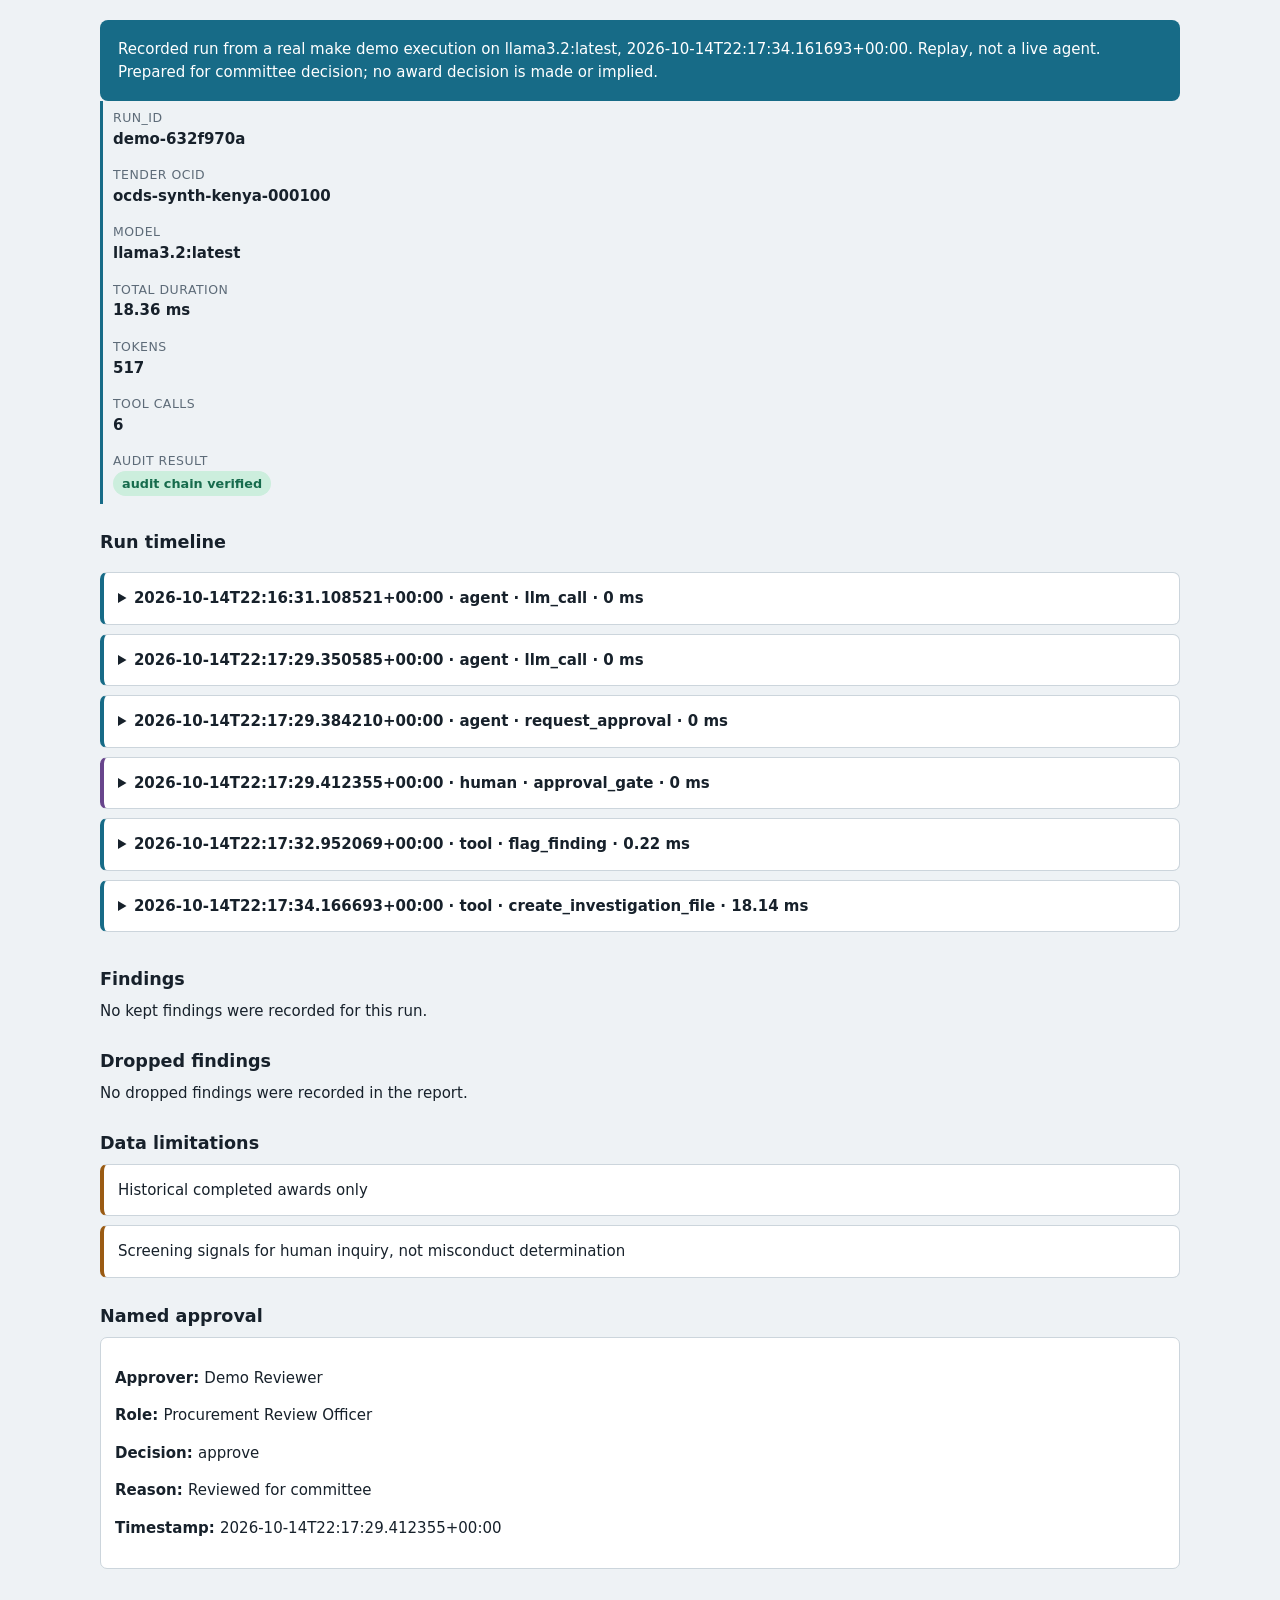
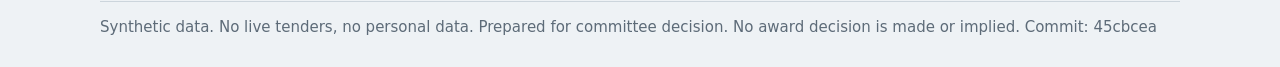
==== docs/site/index.html @ 2edc4e8f "Add investigation reports for evaluation runs eval-ocds-synth-kenya-000077-0 and eval-ocds-synth-ken" ====
<!doctype html>
<html lang="en"><head><meta charset="utf-8"><meta name="viewport" content="width=device-width,initial-scale=1">
<title>BidBox recorded run replay</title>
<style>
:root{color-scheme:light dark;--bg:#eef2f5;--panel:#fff;--ink:#17212b;--muted:#5d6b78;--line:#ccd5dc;--accent:#176b87;--good:#176b4d;--warn:#9a5b13;--human:#68458c} 
@media(prefers-color-scheme:dark){:root{--bg:#111820;--panel:#1b2630;--ink:#e8eef2;--muted:#a7b4bd;--line:#3a4853;--accent:#70c3df;--good:#65d0a0;--warn:#f0b35b;--human:#c8a8eb}}
*{box-sizing:border-box}body{margin:0;background:var(--bg);color:var(--ink);font:15px/1.5 system-ui,sans-serif}main{max-width:1120px;margin:auto;padding:20px}header{background:var(--accent);color:#fff;padding:18px;border-radius:8px}h1,h2{line-height:1.2}h1{font-size:1.35rem;margin:0 0 8px}h2{font-size:1.1rem;margin:28px 0 10px}.panel,.event,.finding{background:var(--panel);border:1px solid var(--line);border-radius:7px;padding:14px;margin:9px 0}.summary{display:grid;grid-template-columns:repeat(auto-fit,minmax(170px,1fr));gap:9px}.metric{border-left:3px solid var(--accent);padding:8px 10px}.label{color:var(--muted);font-size:.78rem;text-transform:uppercase;letter-spacing:.04em}.value{font-weight:650;overflow-wrap:anywhere}.badge{display:inline-block;border-radius:999px;padding:3px 9px;font-size:.8rem;font-weight:700}.verified{background:#cceedd;color:var(--good)}.failed{background:#f5d4d4;color:#9a2525}.event{border-left:4px solid var(--accent)}.event.human{border-left-color:var(--human)}.event.recovery{border-left-color:var(--warn)}summary{cursor:pointer;font-weight:650}.meta{color:var(--muted);font-size:.88rem}.wide{overflow-x:auto}.wide pre{white-space:pre-wrap;overflow-wrap:anywhere;margin:10px 0}.chips{display:flex;flex-wrap:wrap;gap:6px}.chip{border:1px solid var(--line);border-radius:999px;padding:3px 8px;font-size:.8rem}.finding{border-left:4px solid var(--accent)}.drop,.limit{border-left:4px solid var(--warn)}footer{color:var(--muted);margin:32px 0 8px;border-top:1px solid var(--line);padding-top:14px}@media(max-width:520px){main{padding:10px}header{border-radius:0;margin:-10px}.summary{display:block}.metric{margin:7px 0}}
</style></head><body><main><header id="banner"></header><section id="summary"></section><section><h2>Run timeline</h2><div id="timeline" class="wide"></div></section><section><h2>Findings</h2><div id="findings"></div></section><section><h2>Dropped findings</h2><div id="dropped"></div></section><section><h2>Data limitations</h2><div id="limitations"></div></section><section><h2>Named approval</h2><div id="approval"></div></section><footer id="footer"></footer></main>
<script>
const data={"run_id":"demo-632f970a","report":{"run_id":"demo-632f970a","approver_name":"Demo Reviewer","approver_role":"Procurement Review Officer","generated_at_utc":"2026-10-14T22:17:34.161693+00:00","findings":[],"data_limitations":["Historical completed awards only","Screening signals for human inquiry, not misconduct determination"],"audit_calls":[{"seq":0,"ts_utc":"2026-10-14T22:16:31.108521+00:00","run_id":"demo-632f970a","actor":"agent","tool":"llm_call","inputs":{"model":"llama3.2:latest"},"outputs":{"tokens":{"prompt_tokens":247,"completion_tokens":31,"total_tokens":278}},"duration_ms":0.0,"tokens":{"prompt_tokens":247,"completion_tokens":31,"total_tokens":278},"prev_hash":"0000000000000000000000000000000000000000000000000000000000000000","hash":"28eb82eab91d60397c47ec41ba300820b545147cfd1670d124e3038486e4a4cd"},{"seq":1,"ts_utc":"2026-10-14T22:17:29.350585+00:00","run_id":"demo-632f970a","actor":"agent","tool":"llm_call","inputs":{"model":"llama3.2:latest"},"outputs":{"tokens":{"prompt_tokens":222,"completion_tokens":17,"total_tokens":239}},"duration_ms":0.0,"tokens":{"prompt_tokens":222,"completion_tokens":17,"total_tokens":239},"prev_hash":"28eb82eab91d60397c47ec41ba300820b545147cfd1670d124e3038486e4a4cd","hash":"29dd08c92a306d679963e9ea0b4670c58efacbde27eee3ba92982125dc53df1d"},{"seq":2,"ts_utc":"2026-10-14T22:17:29.384210+00:00","run_id":"demo-632f970a","actor":"agent","tool":"request_approval","inputs":{"action":"flag_finding_and_create_investigation_file","summary":"Commit reviewed findings and prepare the committee investigation file."},"outputs":{"status":"pending","action":"flag_finding_and_create_investigation_file"},"duration_ms":0.0,"tokens":null,"prev_hash":"29dd08c92a306d679963e9ea0b4670c58efacbde27eee3ba92982125dc53df1d","hash":"c31a1509bb5e5d1cffc2c71db139bbbd9bea6297a873c878542ccd32a1abbeae"},{"seq":3,"ts_utc":"2026-10-14T22:17:29.412355+00:00","run_id":"demo-632f970a","actor":"human","tool":"approval_gate","inputs":{"action":"flag_finding_and_create_investigation_file","approver_name":"Demo Reviewer","approver_role":"Procurement Review Officer","decision":"approve","reason":"Reviewed for committee"},"outputs":{"run_id":"demo-632f970a","action":"flag_finding_and_create_investigation_file","approver_name":"Demo Reviewer","approver_role":"Procurement Review Officer","decision":"approve","reason":"Reviewed for committee","ts_utc":""},"duration_ms":0.0,"tokens":null,"prev_hash":"c31a1509bb5e5d1cffc2c71db139bbbd9bea6297a873c878542ccd32a1abbeae","hash":"3fdbfbd6c8762fb5e5a6addbaa88372694a0f963cc59e634ae36cec5c981ffd8"},{"seq":4,"ts_utc":"2026-10-14T22:17:32.952069+00:00","run_id":"demo-632f970a","actor":"tool","tool":"flag_finding","inputs":{"args":[],"kwargs":{"run_id":"demo-632f970a","ocid":"ocds-synth-kenya-000100","type":"pricing","severity":"high","statement":"Award price is materially above the historical peer benchmark.","rationale":"Modified Z-score: 932.348; peer median: 250279.59 KES.","uncertainty":"Specifications or scope differences may explain the variance.","follow_up":"Committee should verify the component and scope breakdown.","sources":[{"ocid":"ocds-synth-kenya-000100","award_id":"AWD-000100","field_path":"awards[0].value.amount","source_url":"data/fixtures/releases.json"}]}},"outputs":{"flag_id":"FLAG-7B898CEF","run_id":"demo-632f970a","ocid":"ocds-synth-kenya-000100","status":"draft"},"duration_ms":0.22,"tokens":null,"prev_hash":"3fdbfbd6c8762fb5e5a6addbaa88372694a0f963cc59e634ae36cec5c981ffd8","hash":"cf5c5c6834aad856116dfef7c1259ddff67748b4d8ba535fc2465e25ceeebefc"}],"footer":"Prepared for committee decision. No award decision is made or implied."},"events":[{"seq":0,"ts_utc":"2026-10-14T22:16:31.108521+00:00","run_id":"demo-632f970a","actor":"agent","tool":"llm_call","inputs":{"model":"llama3.2:latest"},"outputs":{"tokens":{"prompt_tokens":247,"completion_tokens":31,"total_tokens":278}},"duration_ms":0.0,"tokens":{"prompt_tokens":247,"completion_tokens":31,"total_tokens":278},"prev_hash":"0000000000000000000000000000000000000000000000000000000000000000","hash":"28eb82eab91d60397c47ec41ba300820b545147cfd1670d124e3038486e4a4cd"},{"seq":1,"ts_utc":"2026-10-14T22:17:29.350585+00:00","run_id":"demo-632f970a","actor":"agent","tool":"llm_call","inputs":{"model":"llama3.2:latest"},"outputs":{"tokens":{"prompt_tokens":222,"completion_tokens":17,"total_tokens":239}},"duration_ms":0.0,"tokens":{"prompt_tokens":222,"completion_tokens":17,"total_tokens":239},"prev_hash":"28eb82eab91d60397c47ec41ba300820b545147cfd1670d124e3038486e4a4cd","hash":"29dd08c92a306d679963e9ea0b4670c58efacbde27eee3ba92982125dc53df1d"},{"seq":2,"ts_utc":"2026-10-14T22:17:29.384210+00:00","run_id":"demo-632f970a","actor":"agent","tool":"request_approval","inputs":{"action":"flag_finding_and_create_investigation_file","summary":"Commit reviewed findings and prepare the committee investigation file."},"outputs":{"status":"pending","action":"flag_finding_and_create_investigation_file"},"duration_ms":0.0,"tokens":null,"prev_hash":"29dd08c92a306d679963e9ea0b4670c58efacbde27eee3ba92982125dc53df1d","hash":"c31a1509bb5e5d1cffc2c71db139bbbd9bea6297a873c878542ccd32a1abbeae"},{"seq":3,"ts_utc":"2026-10-14T22:17:29.412355+00:00","run_id":"demo-632f970a","actor":"human","tool":"approval_gate","inputs":{"action":"flag_finding_and_create_investigation_file","approver_name":"Demo Reviewer","approver_role":"Procurement Review Officer","decision":"approve","reason":"Reviewed for committee"},"outputs":{"run_id":"demo-632f970a","action":"flag_finding_and_create_investigation_file","approver_name":"Demo Reviewer","approver_role":"Procurement Review Officer","decision":"approve","reason":"Reviewed for committee","ts_utc":""},"duration_ms":0.0,"tokens":null,"prev_hash":"c31a1509bb5e5d1cffc2c71db139bbbd9bea6297a873c878542ccd32a1abbeae","hash":"3fdbfbd6c8762fb5e5a6addbaa88372694a0f963cc59e634ae36cec5c981ffd8"},{"seq":4,"ts_utc":"2026-10-14T22:17:32.952069+00:00","run_id":"demo-632f970a","actor":"tool","tool":"flag_finding","inputs":{"args":[],"kwargs":{"run_id":"demo-632f970a","ocid":"ocds-synth-kenya-000100","type":"pricing","severity":"high","statement":"Award price is materially above the historical peer benchmark.","rationale":"Modified Z-score: 932.348; peer median: 250279.59 KES.","uncertainty":"Specifications or scope differences may explain the variance.","follow_up":"Committee should verify the component and scope breakdown.","sources":[{"ocid":"ocds-synth-kenya-000100","award_id":"AWD-000100","field_path":"awards[0].value.amount","source_url":"data/fixtures/releases.json"}]}},"outputs":{"flag_id":"FLAG-7B898CEF","run_id":"demo-632f970a","ocid":"ocds-synth-kenya-000100","status":"draft"},"duration_ms":0.22,"tokens":null,"prev_hash":"3fdbfbd6c8762fb5e5a6addbaa88372694a0f963cc59e634ae36cec5c981ffd8","hash":"cf5c5c6834aad856116dfef7c1259ddff67748b4d8ba535fc2465e25ceeebefc"},{"seq":5,"ts_utc":"2026-10-14T22:17:34.166693+00:00","run_id":"demo-632f970a","actor":"tool","tool":"create_investigation_file","inputs":{"args":[],"kwargs":{"run_id":"demo-632f970a","approver_name":"Demo Reviewer","approver_role":"Procurement Review Officer"}},"outputs":{"run_id":"demo-632f970a","markdown_path":"reports\\examples\\demo-632f970a\\investigation_report.md","json_path":"reports\\examples\\demo-632f970a\\investigation_report.json","approver_name":"Demo Reviewer","approver_role":"Procurement Review Officer","status":"finalized","findings_count":0},"duration_ms":18.14,"tokens":null,"prev_hash":"cf5c5c6834aad856116dfef7c1259ddff67748b4d8ba535fc2465e25ceeebefc","hash":"9306128795b074f9e1652891553f72c71a2b5051f8fb7a8a38aea4e25f500765"}],"model":"llama3.2:latest","ocid":"ocds-synth-kenya-000100","total_tokens":517,"total_duration_ms":18.36,"chain":{"verified":true,"message":"SHA-256 chain verified"},"approval":{"run_id":"demo-632f970a","action":"flag_finding_and_create_investigation_file","approver_name":"Demo Reviewer","approver_role":"Procurement Review Officer","decision":"approve","reason":"Reviewed for committee","ts_utc":"2026-10-14T22:17:29.412355+00:00"},"commit":"45cbcea","built_at":"2026-10-15T02:15:49.025416+03:00"};
const el=id=>document.getElementById(id);
const text=value=>{const node=document.createElement('span');node.textContent=value==null?'':String(value);return node};
const block=(label,value)=>{const div=document.createElement('div');div.className='metric';const l=document.createElement('div');l.className='label';l.textContent=label;const v=document.createElement('div');v.className='value';v.appendChild(text(value));div.append(l,v);return div};
const json=value=>JSON.stringify(value,null,2);
const safe=(value)=>value==null?'':String(value);
const sourceChips=sources=>{const wrap=document.createElement('div');wrap.className='chips';(sources||[]).forEach(source=>{const chip=document.createElement('span');chip.className='chip';chip.append(text(`${safe(source.ocid)} · ${safe(source.field_path)} · ${safe(source.source_url)}`));wrap.append(chip)});return wrap};
const field=(label,value)=>{const p=document.createElement('p');const strong=document.createElement('strong');strong.append(text(label+': '));p.append(strong,text(value));return p};
el('banner').append(text(`Recorded run from a real make demo execution on ${data.model}, ${data.report.generated_at_utc||data.built_at}. Replay, not a live agent. Prepared for committee decision; no award decision is made or implied.`));
[['run_id',data.run_id],['tender ocid',data.ocid],['model',data.model],['total duration',`${data.total_duration_ms} ms`],['tokens',data.total_tokens],['tool calls',data.events.length]].forEach(([a,b])=>el('summary').append(block(a,b)));const badge=document.createElement('span');badge.className='badge '+(data.chain.verified?'verified':'failed');badge.append(text(data.chain.verified?'audit chain verified':'audit chain failed'));const auditBlock=block('audit result','');auditBlock.querySelector('.value').replaceChildren(badge);el('summary').append(auditBlock);
data.events.forEach(event=>{const article=document.createElement('article');article.className='event '+(event.actor==='human'?'human ':'')+(event.tool==='recovery'?'recovery':'');const details=document.createElement('details');const summary=document.createElement('summary');summary.append(text(`${event.ts_utc} · ${event.actor} · ${event.tool||'event'} · ${event.duration_ms} ms`));const meta=document.createElement('div');meta.className='meta';meta.append(text('Inputs: '+json(event.inputs)+' | Outputs: '+json(event.outputs)));details.append(summary,meta);article.append(details);el('timeline').append(article)});
(data.report.findings||[]).forEach(finding=>{const card=document.createElement('article');card.className='finding';card.append(field('Finding',finding.statement||finding.message),field('Evidence',finding.rationale),field('Context',finding.ocid),field('Potential significance',finding.rationale),field('Uncertainty',finding.uncertainty),field('Recommended follow-up',finding.follow_up));const priority=document.createElement('p');priority.append(text('Review priority: '+safe(finding.severity||'not recorded')));card.append(priority,sourceChips(finding.sources));el('findings').append(card)});if(!el('findings').childNodes.length)el('findings').append(text('No kept findings were recorded for this run.'));
(data.report.dropped_findings||[]).forEach(item=>{const card=document.createElement('div');card.className='panel drop';card.append(text(`${safe(item.finding||item.code)}: ${safe(item.reason)}`));el('dropped').append(card)});if(!el('dropped').childNodes.length)el('dropped').append(text('No dropped findings were recorded in the report.'));
(data.report.data_limitations||[]).forEach(item=>{const p=document.createElement('div');p.className='panel limit';p.append(text(item));el('limitations').append(p)});if(!el('limitations').childNodes.length)el('limitations').append(text('No limitations were recorded in the report.'));
if(data.approval){const card=document.createElement('div');card.className='panel';card.append(field('Approver',data.approval.approver_name),field('Role',data.approval.approver_role),field('Decision',data.approval.decision),field('Reason',data.approval.reason),field('Timestamp',data.approval.ts_utc));el('approval').append(card)}else el('approval').append(text('No named approval event was recorded for this run.'));
el('footer').append(text(`Synthetic data. No live tenders, no personal data. Prepared for committee decision. No award decision is made or implied. Commit: ${data.commit}`));
</script></body></html>
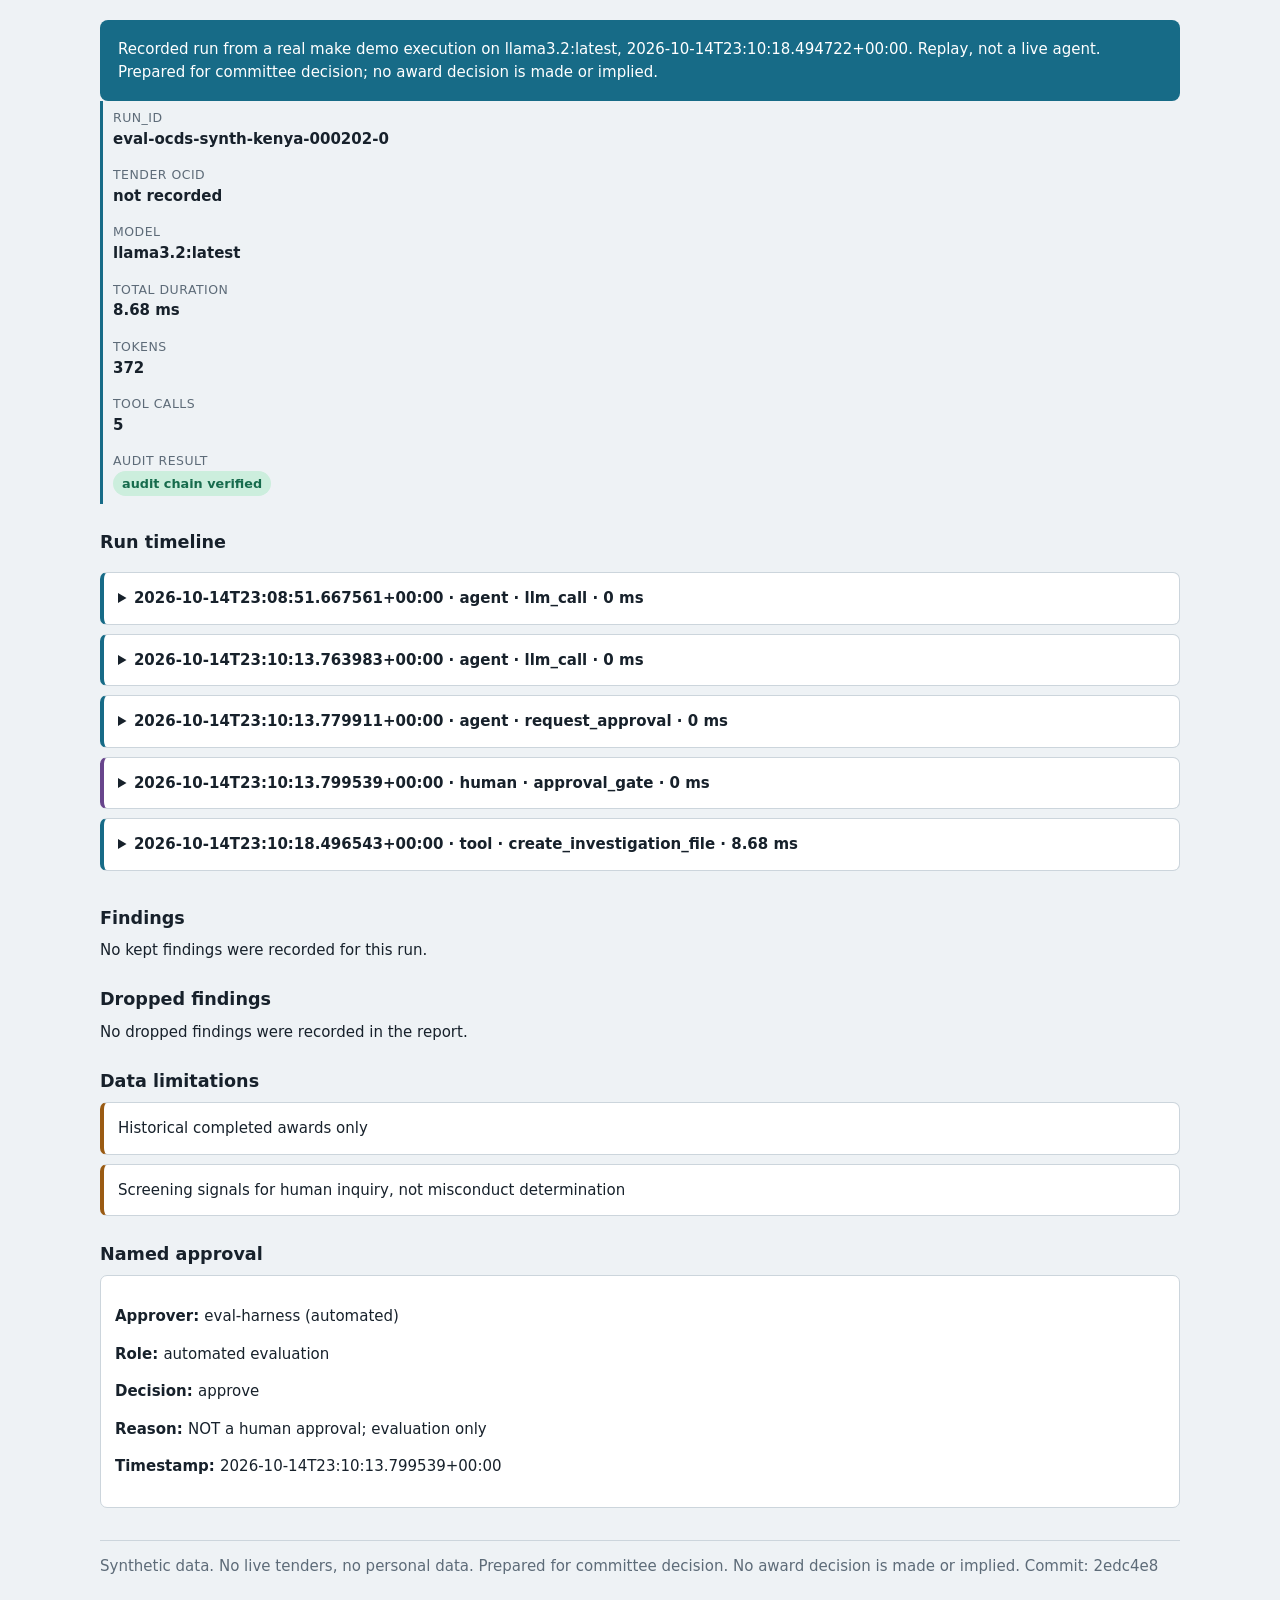
==== commit b0a021e7: "Update investigation reports for mcp-test-run and add new report for run ID 123 - Updated the genera" ====
--- a/docs/site/index.html
+++ b/docs/site/index.html
@@ -7,7 +7,7 @@
 *{box-sizing:border-box}body{margin:0;background:var(--bg);color:var(--ink);font:15px/1.5 system-ui,sans-serif}main{max-width:1120px;margin:auto;padding:20px}header{background:var(--accent);color:#fff;padding:18px;border-radius:8px}h1,h2{line-height:1.2}h1{font-size:1.35rem;margin:0 0 8px}h2{font-size:1.1rem;margin:28px 0 10px}.panel,.event,.finding{background:var(--panel);border:1px solid var(--line);border-radius:7px;padding:14px;margin:9px 0}.summary{display:grid;grid-template-columns:repeat(auto-fit,minmax(170px,1fr));gap:9px}.metric{border-left:3px solid var(--accent);padding:8px 10px}.label{color:var(--muted);font-size:.78rem;text-transform:uppercase;letter-spacing:.04em}.value{font-weight:650;overflow-wrap:anywhere}.badge{display:inline-block;border-radius:999px;padding:3px 9px;font-size:.8rem;font-weight:700}.verified{background:#cceedd;color:var(--good)}.failed{background:#f5d4d4;color:#9a2525}.event{border-left:4px solid var(--accent)}.event.human{border-left-color:var(--human)}.event.recovery{border-left-color:var(--warn)}summary{cursor:pointer;font-weight:650}.meta{color:var(--muted);font-size:.88rem}.wide{overflow-x:auto}.wide pre{white-space:pre-wrap;overflow-wrap:anywhere;margin:10px 0}.chips{display:flex;flex-wrap:wrap;gap:6px}.chip{border:1px solid var(--line);border-radius:999px;padding:3px 8px;font-size:.8rem}.finding{border-left:4px solid var(--accent)}.drop,.limit{border-left:4px solid var(--warn)}footer{color:var(--muted);margin:32px 0 8px;border-top:1px solid var(--line);padding-top:14px}@media(max-width:520px){main{padding:10px}header{border-radius:0;margin:-10px}.summary{display:block}.metric{margin:7px 0}}
 </style></head><body><main><header id="banner"></header><section id="summary"></section><section><h2>Run timeline</h2><div id="timeline" class="wide"></div></section><section><h2>Findings</h2><div id="findings"></div></section><section><h2>Dropped findings</h2><div id="dropped"></div></section><section><h2>Data limitations</h2><div id="limitations"></div></section><section><h2>Named approval</h2><div id="approval"></div></section><footer id="footer"></footer></main>
 <script>
-const data={"run_id":"demo-632f970a","report":{"run_id":"demo-632f970a","approver_name":"Demo Reviewer","approver_role":"Procurement Review Officer","generated_at_utc":"2026-10-14T22:17:34.161693+00:00","findings":[],"data_limitations":["Historical completed awards only","Screening signals for human inquiry, not misconduct determination"],"audit_calls":[{"seq":0,"ts_utc":"2026-10-14T22:16:31.108521+00:00","run_id":"demo-632f970a","actor":"agent","tool":"llm_call","inputs":{"model":"llama3.2:latest"},"outputs":{"tokens":{"prompt_tokens":247,"completion_tokens":31,"total_tokens":278}},"duration_ms":0.0,"tokens":{"prompt_tokens":247,"completion_tokens":31,"total_tokens":278},"prev_hash":"0000000000000000000000000000000000000000000000000000000000000000","hash":"28eb82eab91d60397c47ec41ba300820b545147cfd1670d124e3038486e4a4cd"},{"seq":1,"ts_utc":"2026-10-14T22:17:29.350585+00:00","run_id":"demo-632f970a","actor":"agent","tool":"llm_call","inputs":{"model":"llama3.2:latest"},"outputs":{"tokens":{"prompt_tokens":222,"completion_tokens":17,"total_tokens":239}},"duration_ms":0.0,"tokens":{"prompt_tokens":222,"completion_tokens":17,"total_tokens":239},"prev_hash":"28eb82eab91d60397c47ec41ba300820b545147cfd1670d124e3038486e4a4cd","hash":"29dd08c92a306d679963e9ea0b4670c58efacbde27eee3ba92982125dc53df1d"},{"seq":2,"ts_utc":"2026-10-14T22:17:29.384210+00:00","run_id":"demo-632f970a","actor":"agent","tool":"request_approval","inputs":{"action":"flag_finding_and_create_investigation_file","summary":"Commit reviewed findings and prepare the committee investigation file."},"outputs":{"status":"pending","action":"flag_finding_and_create_investigation_file"},"duration_ms":0.0,"tokens":null,"prev_hash":"29dd08c92a306d679963e9ea0b4670c58efacbde27eee3ba92982125dc53df1d","hash":"c31a1509bb5e5d1cffc2c71db139bbbd9bea6297a873c878542ccd32a1abbeae"},{"seq":3,"ts_utc":"2026-10-14T22:17:29.412355+00:00","run_id":"demo-632f970a","actor":"human","tool":"approval_gate","inputs":{"action":"flag_finding_and_create_investigation_file","approver_name":"Demo Reviewer","approver_role":"Procurement Review Officer","decision":"approve","reason":"Reviewed for committee"},"outputs":{"run_id":"demo-632f970a","action":"flag_finding_and_create_investigation_file","approver_name":"Demo Reviewer","approver_role":"Procurement Review Officer","decision":"approve","reason":"Reviewed for committee","ts_utc":""},"duration_ms":0.0,"tokens":null,"prev_hash":"c31a1509bb5e5d1cffc2c71db139bbbd9bea6297a873c878542ccd32a1abbeae","hash":"3fdbfbd6c8762fb5e5a6addbaa88372694a0f963cc59e634ae36cec5c981ffd8"},{"seq":4,"ts_utc":"2026-10-14T22:17:32.952069+00:00","run_id":"demo-632f970a","actor":"tool","tool":"flag_finding","inputs":{"args":[],"kwargs":{"run_id":"demo-632f970a","ocid":"ocds-synth-kenya-000100","type":"pricing","severity":"high","statement":"Award price is materially above the historical peer benchmark.","rationale":"Modified Z-score: 932.348; peer median: 250279.59 KES.","uncertainty":"Specifications or scope differences may explain the variance.","follow_up":"Committee should verify the component and scope breakdown.","sources":[{"ocid":"ocds-synth-kenya-000100","award_id":"AWD-000100","field_path":"awards[0].value.amount","source_url":"data/fixtures/releases.json"}]}},"outputs":{"flag_id":"FLAG-7B898CEF","run_id":"demo-632f970a","ocid":"ocds-synth-kenya-000100","status":"draft"},"duration_ms":0.22,"tokens":null,"prev_hash":"3fdbfbd6c8762fb5e5a6addbaa88372694a0f963cc59e634ae36cec5c981ffd8","hash":"cf5c5c6834aad856116dfef7c1259ddff67748b4d8ba535fc2465e25ceeebefc"}],"footer":"Prepared for committee decision. No award decision is made or implied."},"events":[{"seq":0,"ts_utc":"2026-10-14T22:16:31.108521+00:00","run_id":"demo-632f970a","actor":"agent","tool":"llm_call","inputs":{"model":"llama3.2:latest"},"outputs":{"tokens":{"prompt_tokens":247,"completion_tokens":31,"total_tokens":278}},"duration_ms":0.0,"tokens":{"prompt_tokens":247,"completion_tokens":31,"total_tokens":278},"prev_hash":"0000000000000000000000000000000000000000000000000000000000000000","hash":"28eb82eab91d60397c47ec41ba300820b545147cfd1670d124e3038486e4a4cd"},{"seq":1,"ts_utc":"2026-10-14T22:17:29.350585+00:00","run_id":"demo-632f970a","actor":"agent","tool":"llm_call","inputs":{"model":"llama3.2:latest"},"outputs":{"tokens":{"prompt_tokens":222,"completion_tokens":17,"total_tokens":239}},"duration_ms":0.0,"tokens":{"prompt_tokens":222,"completion_tokens":17,"total_tokens":239},"prev_hash":"28eb82eab91d60397c47ec41ba300820b545147cfd1670d124e3038486e4a4cd","hash":"29dd08c92a306d679963e9ea0b4670c58efacbde27eee3ba92982125dc53df1d"},{"seq":2,"ts_utc":"2026-10-14T22:17:29.384210+00:00","run_id":"demo-632f970a","actor":"agent","tool":"request_approval","inputs":{"action":"flag_finding_and_create_investigation_file","summary":"Commit reviewed findings and prepare the committee investigation file."},"outputs":{"status":"pending","action":"flag_finding_and_create_investigation_file"},"duration_ms":0.0,"tokens":null,"prev_hash":"29dd08c92a306d679963e9ea0b4670c58efacbde27eee3ba92982125dc53df1d","hash":"c31a1509bb5e5d1cffc2c71db139bbbd9bea6297a873c878542ccd32a1abbeae"},{"seq":3,"ts_utc":"2026-10-14T22:17:29.412355+00:00","run_id":"demo-632f970a","actor":"human","tool":"approval_gate","inputs":{"action":"flag_finding_and_create_investigation_file","approver_name":"Demo Reviewer","approver_role":"Procurement Review Officer","decision":"approve","reason":"Reviewed for committee"},"outputs":{"run_id":"demo-632f970a","action":"flag_finding_and_create_investigation_file","approver_name":"Demo Reviewer","approver_role":"Procurement Review Officer","decision":"approve","reason":"Reviewed for committee","ts_utc":""},"duration_ms":0.0,"tokens":null,"prev_hash":"c31a1509bb5e5d1cffc2c71db139bbbd9bea6297a873c878542ccd32a1abbeae","hash":"3fdbfbd6c8762fb5e5a6addbaa88372694a0f963cc59e634ae36cec5c981ffd8"},{"seq":4,"ts_utc":"2026-10-14T22:17:32.952069+00:00","run_id":"demo-632f970a","actor":"tool","tool":"flag_finding","inputs":{"args":[],"kwargs":{"run_id":"demo-632f970a","ocid":"ocds-synth-kenya-000100","type":"pricing","severity":"high","statement":"Award price is materially above the historical peer benchmark.","rationale":"Modified Z-score: 932.348; peer median: 250279.59 KES.","uncertainty":"Specifications or scope differences may explain the variance.","follow_up":"Committee should verify the component and scope breakdown.","sources":[{"ocid":"ocds-synth-kenya-000100","award_id":"AWD-000100","field_path":"awards[0].value.amount","source_url":"data/fixtures/releases.json"}]}},"outputs":{"flag_id":"FLAG-7B898CEF","run_id":"demo-632f970a","ocid":"ocds-synth-kenya-000100","status":"draft"},"duration_ms":0.22,"tokens":null,"prev_hash":"3fdbfbd6c8762fb5e5a6addbaa88372694a0f963cc59e634ae36cec5c981ffd8","hash":"cf5c5c6834aad856116dfef7c1259ddff67748b4d8ba535fc2465e25ceeebefc"},{"seq":5,"ts_utc":"2026-10-14T22:17:34.166693+00:00","run_id":"demo-632f970a","actor":"tool","tool":"create_investigation_file","inputs":{"args":[],"kwargs":{"run_id":"demo-632f970a","approver_name":"Demo Reviewer","approver_role":"Procurement Review Officer"}},"outputs":{"run_id":"demo-632f970a","markdown_path":"reports\\examples\\demo-632f970a\\investigation_report.md","json_path":"reports\\examples\\demo-632f970a\\investigation_report.json","approver_name":"Demo Reviewer","approver_role":"Procurement Review Officer","status":"finalized","findings_count":0},"duration_ms":18.14,"tokens":null,"prev_hash":"cf5c5c6834aad856116dfef7c1259ddff67748b4d8ba535fc2465e25ceeebefc","hash":"9306128795b074f9e1652891553f72c71a2b5051f8fb7a8a38aea4e25f500765"}],"model":"llama3.2:latest","ocid":"ocds-synth-kenya-000100","total_tokens":517,"total_duration_ms":18.36,"chain":{"verified":true,"message":"SHA-256 chain verified"},"approval":{"run_id":"demo-632f970a","action":"flag_finding_and_create_investigation_file","approver_name":"Demo Reviewer","approver_role":"Procurement Review Officer","decision":"approve","reason":"Reviewed for committee","ts_utc":"2026-10-14T22:17:29.412355+00:00"},"commit":"45cbcea","built_at":"2026-10-15T02:15:49.025416+03:00"};
+const data={"run_id":"eval-ocds-synth-kenya-000202-0","report":{"run_id":"eval-ocds-synth-kenya-000202-0","approver_name":"eval-harness (automated)","approver_role":"automated evaluation","generated_at_utc":"2026-10-14T23:10:18.494722+00:00","findings":[],"data_limitations":["Historical completed awards only","Screening signals for human inquiry, not misconduct determination"],"audit_calls":[{"seq":0,"ts_utc":"2026-10-14T23:08:51.667561+00:00","run_id":"eval-ocds-synth-kenya-000202-0","actor":"agent","tool":"llm_call","inputs":{"model":"llama3.2:latest"},"outputs":{"tokens":{"prompt_tokens":255,"completion_tokens":39,"total_tokens":294}},"duration_ms":0.0,"tokens":{"prompt_tokens":255,"completion_tokens":39,"total_tokens":294},"prev_hash":"0000000000000000000000000000000000000000000000000000000000000000","hash":"2830eaa088598585d0ba760ebd24679aebb7684573d7a75a30319dd9ba55f7e7"},{"seq":1,"ts_utc":"2026-10-14T23:10:13.763983+00:00","run_id":"eval-ocds-synth-kenya-000202-0","actor":"agent","tool":"llm_call","inputs":{"model":"llama3.2:latest"},"outputs":{"tokens":{"prompt_tokens":67,"completion_tokens":11,"total_tokens":78}},"duration_ms":0.0,"tokens":{"prompt_tokens":67,"completion_tokens":11,"total_tokens":78},"prev_hash":"2830eaa088598585d0ba760ebd24679aebb7684573d7a75a30319dd9ba55f7e7","hash":"b4c3725e7e3866054246f643960c264e0ae521906ae0a40edf934264ffb673e4"},{"seq":2,"ts_utc":"2026-10-14T23:10:13.779911+00:00","run_id":"eval-ocds-synth-kenya-000202-0","actor":"agent","tool":"request_approval","inputs":{"action":"flag_finding_and_create_investigation_file","summary":"Commit reviewed findings and prepare the committee investigation file."},"outputs":{"status":"pending","action":"flag_finding_and_create_investigation_file"},"duration_ms":0.0,"tokens":null,"prev_hash":"b4c3725e7e3866054246f643960c264e0ae521906ae0a40edf934264ffb673e4","hash":"3833894f00df04198f8fa81c4ae43ea4178b1af205a00273cad75442aefedeab"},{"seq":3,"ts_utc":"2026-10-14T23:10:13.799539+00:00","run_id":"eval-ocds-synth-kenya-000202-0","actor":"human","tool":"approval_gate","inputs":{"action":"flag_finding_and_create_investigation_file","approver_name":"eval-harness (automated)","approver_role":"automated evaluation","decision":"approve","reason":"NOT a human approval; evaluation only"},"outputs":{"run_id":"eval-ocds-synth-kenya-000202-0","action":"flag_finding_and_create_investigation_file","approver_name":"eval-harness (automated)","approver_role":"automated evaluation","decision":"approve","reason":"NOT a human approval; evaluation only","ts_utc":""},"duration_ms":0.0,"tokens":null,"prev_hash":"3833894f00df04198f8fa81c4ae43ea4178b1af205a00273cad75442aefedeab","hash":"1ffefd224600464d6efef5aae165d93f10bf32a0370953123ab87b6fd12914e4"}],"footer":"Prepared for committee decision. No award decision is made or implied."},"events":[{"seq":0,"ts_utc":"2026-10-14T23:08:51.667561+00:00","run_id":"eval-ocds-synth-kenya-000202-0","actor":"agent","tool":"llm_call","inputs":{"model":"llama3.2:latest"},"outputs":{"tokens":{"prompt_tokens":255,"completion_tokens":39,"total_tokens":294}},"duration_ms":0.0,"tokens":{"prompt_tokens":255,"completion_tokens":39,"total_tokens":294},"prev_hash":"0000000000000000000000000000000000000000000000000000000000000000","hash":"2830eaa088598585d0ba760ebd24679aebb7684573d7a75a30319dd9ba55f7e7"},{"seq":1,"ts_utc":"2026-10-14T23:10:13.763983+00:00","run_id":"eval-ocds-synth-kenya-000202-0","actor":"agent","tool":"llm_call","inputs":{"model":"llama3.2:latest"},"outputs":{"tokens":{"prompt_tokens":67,"completion_tokens":11,"total_tokens":78}},"duration_ms":0.0,"tokens":{"prompt_tokens":67,"completion_tokens":11,"total_tokens":78},"prev_hash":"2830eaa088598585d0ba760ebd24679aebb7684573d7a75a30319dd9ba55f7e7","hash":"b4c3725e7e3866054246f643960c264e0ae521906ae0a40edf934264ffb673e4"},{"seq":2,"ts_utc":"2026-10-14T23:10:13.779911+00:00","run_id":"eval-ocds-synth-kenya-000202-0","actor":"agent","tool":"request_approval","inputs":{"action":"flag_finding_and_create_investigation_file","summary":"Commit reviewed findings and prepare the committee investigation file."},"outputs":{"status":"pending","action":"flag_finding_and_create_investigation_file"},"duration_ms":0.0,"tokens":null,"prev_hash":"b4c3725e7e3866054246f643960c264e0ae521906ae0a40edf934264ffb673e4","hash":"3833894f00df04198f8fa81c4ae43ea4178b1af205a00273cad75442aefedeab"},{"seq":3,"ts_utc":"2026-10-14T23:10:13.799539+00:00","run_id":"eval-ocds-synth-kenya-000202-0","actor":"human","tool":"approval_gate","inputs":{"action":"flag_finding_and_create_investigation_file","approver_name":"eval-harness (automated)","approver_role":"automated evaluation","decision":"approve","reason":"NOT a human approval; evaluation only"},"outputs":{"run_id":"eval-ocds-synth-kenya-000202-0","action":"flag_finding_and_create_investigation_file","approver_name":"eval-harness (automated)","approver_role":"automated evaluation","decision":"approve","reason":"NOT a human approval; evaluation only","ts_utc":""},"duration_ms":0.0,"tokens":null,"prev_hash":"3833894f00df04198f8fa81c4ae43ea4178b1af205a00273cad75442aefedeab","hash":"1ffefd224600464d6efef5aae165d93f10bf32a0370953123ab87b6fd12914e4"},{"seq":4,"ts_utc":"2026-10-14T23:10:18.496543+00:00","run_id":"eval-ocds-synth-kenya-000202-0","actor":"tool","tool":"create_investigation_file","inputs":{"args":[],"kwargs":{"run_id":"eval-ocds-synth-kenya-000202-0","approver_name":"eval-harness (automated)","approver_role":"automated evaluation"}},"outputs":{"run_id":"eval-ocds-synth-kenya-000202-0","markdown_path":"reports\\examples\\eval-ocds-synth-kenya-000202-0\\investigation_report.md","json_path":"reports\\examples\\eval-ocds-synth-kenya-000202-0\\investigation_report.json","approver_name":"eval-harness (automated)","approver_role":"automated evaluation","status":"finalized","findings_count":0},"duration_ms":8.68,"tokens":null,"prev_hash":"1ffefd224600464d6efef5aae165d93f10bf32a0370953123ab87b6fd12914e4","hash":"db54def562f6b3df6836fd08c315f1ce103b603c71d5562080d5924fed4cc9c6"}],"model":"llama3.2:latest","ocid":"not recorded","total_tokens":372,"total_duration_ms":8.68,"chain":{"verified":true,"message":"SHA-256 chain verified"},"approval":{"run_id":"eval-ocds-synth-kenya-000202-0","action":"flag_finding_and_create_investigation_file","approver_name":"eval-harness (automated)","approver_role":"automated evaluation","decision":"approve","reason":"NOT a human approval; evaluation only","ts_utc":"2026-10-14T23:10:13.799539+00:00"},"commit":"2edc4e8","built_at":"2026-10-15T02:16:52.420592+03:00"};
 const el=id=>document.getElementById(id);
 const text=value=>{const node=document.createElement('span');node.textContent=value==null?'':String(value);return node};
 const block=(label,value)=>{const div=document.createElement('div');div.className='metric';const l=document.createElement('div');l.className='label';l.textContent=label;const v=document.createElement('div');v.className='value';v.appendChild(text(value));div.append(l,v);return div};
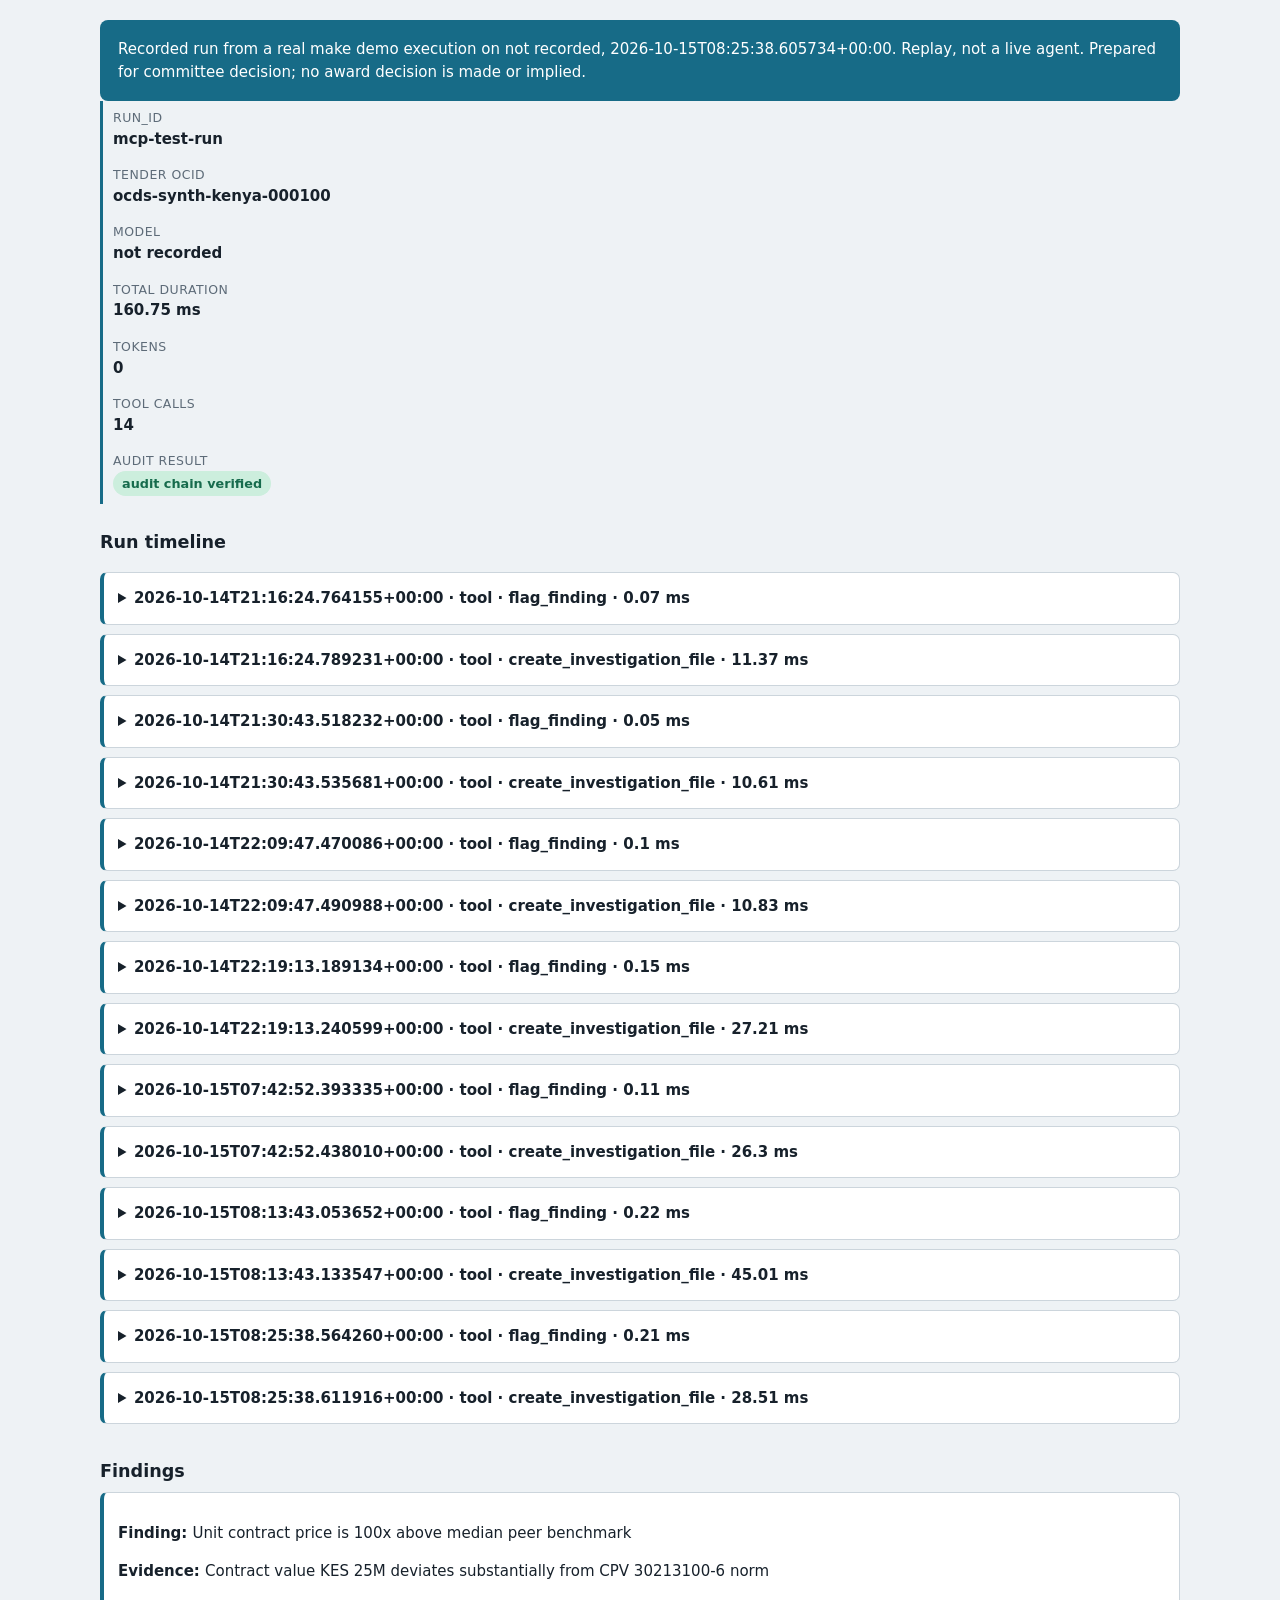
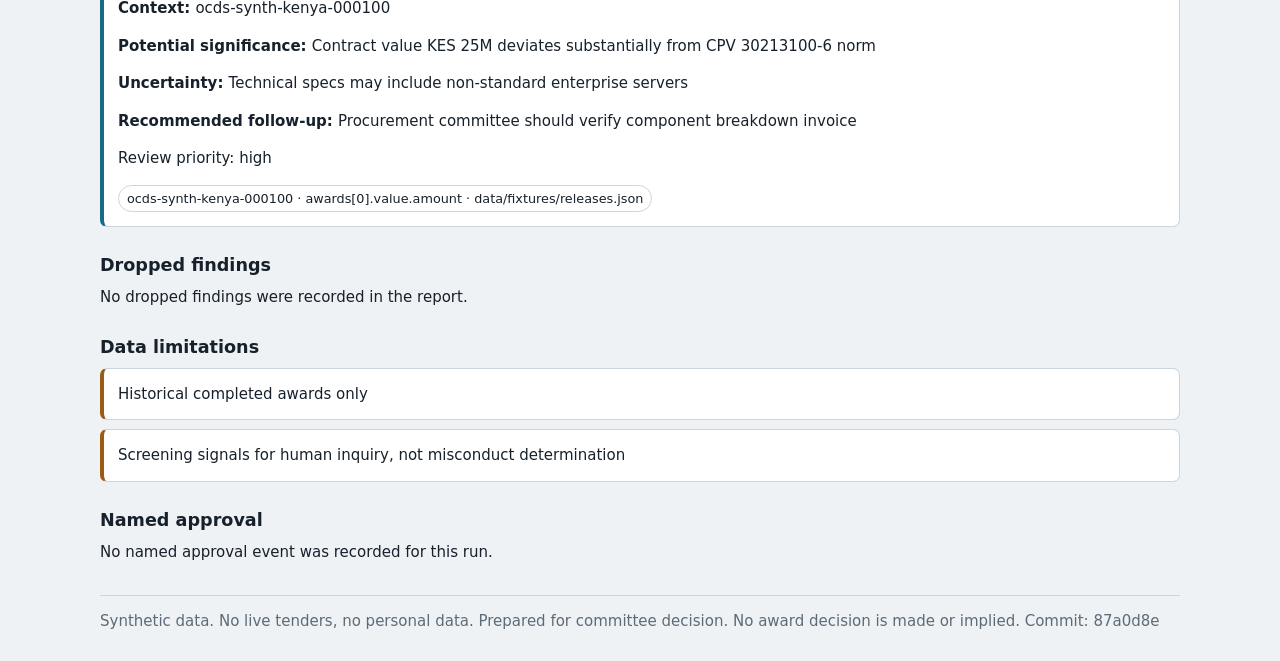
==== commit 0d07e8c6: "Add new findings and updates to investigation report for mcp-test-run - Added two new actions: flagg" ====
--- a/docs/site/index.html
+++ b/docs/site/index.html
@@ -7,7 +7,7 @@
 *{box-sizing:border-box}body{margin:0;background:var(--bg);color:var(--ink);font:15px/1.5 system-ui,sans-serif}main{max-width:1120px;margin:auto;padding:20px}header{background:var(--accent);color:#fff;padding:18px;border-radius:8px}h1,h2{line-height:1.2}h1{font-size:1.35rem;margin:0 0 8px}h2{font-size:1.1rem;margin:28px 0 10px}.panel,.event,.finding{background:var(--panel);border:1px solid var(--line);border-radius:7px;padding:14px;margin:9px 0}.summary{display:grid;grid-template-columns:repeat(auto-fit,minmax(170px,1fr));gap:9px}.metric{border-left:3px solid var(--accent);padding:8px 10px}.label{color:var(--muted);font-size:.78rem;text-transform:uppercase;letter-spacing:.04em}.value{font-weight:650;overflow-wrap:anywhere}.badge{display:inline-block;border-radius:999px;padding:3px 9px;font-size:.8rem;font-weight:700}.verified{background:#cceedd;color:var(--good)}.failed{background:#f5d4d4;color:#9a2525}.event{border-left:4px solid var(--accent)}.event.human{border-left-color:var(--human)}.event.recovery{border-left-color:var(--warn)}summary{cursor:pointer;font-weight:650}.meta{color:var(--muted);font-size:.88rem}.wide{overflow-x:auto}.wide pre{white-space:pre-wrap;overflow-wrap:anywhere;margin:10px 0}.chips{display:flex;flex-wrap:wrap;gap:6px}.chip{border:1px solid var(--line);border-radius:999px;padding:3px 8px;font-size:.8rem}.finding{border-left:4px solid var(--accent)}.drop,.limit{border-left:4px solid var(--warn)}footer{color:var(--muted);margin:32px 0 8px;border-top:1px solid var(--line);padding-top:14px}@media(max-width:520px){main{padding:10px}header{border-radius:0;margin:-10px}.summary{display:block}.metric{margin:7px 0}}
 </style></head><body><main><header id="banner"></header><section id="summary"></section><section><h2>Run timeline</h2><div id="timeline" class="wide"></div></section><section><h2>Findings</h2><div id="findings"></div></section><section><h2>Dropped findings</h2><div id="dropped"></div></section><section><h2>Data limitations</h2><div id="limitations"></div></section><section><h2>Named approval</h2><div id="approval"></div></section><footer id="footer"></footer></main>
 <script>
-const data={"run_id":"eval-ocds-synth-kenya-000202-0","report":{"run_id":"eval-ocds-synth-kenya-000202-0","approver_name":"eval-harness (automated)","approver_role":"automated evaluation","generated_at_utc":"2026-10-14T23:10:18.494722+00:00","findings":[],"data_limitations":["Historical completed awards only","Screening signals for human inquiry, not misconduct determination"],"audit_calls":[{"seq":0,"ts_utc":"2026-10-14T23:08:51.667561+00:00","run_id":"eval-ocds-synth-kenya-000202-0","actor":"agent","tool":"llm_call","inputs":{"model":"llama3.2:latest"},"outputs":{"tokens":{"prompt_tokens":255,"completion_tokens":39,"total_tokens":294}},"duration_ms":0.0,"tokens":{"prompt_tokens":255,"completion_tokens":39,"total_tokens":294},"prev_hash":"0000000000000000000000000000000000000000000000000000000000000000","hash":"2830eaa088598585d0ba760ebd24679aebb7684573d7a75a30319dd9ba55f7e7"},{"seq":1,"ts_utc":"2026-10-14T23:10:13.763983+00:00","run_id":"eval-ocds-synth-kenya-000202-0","actor":"agent","tool":"llm_call","inputs":{"model":"llama3.2:latest"},"outputs":{"tokens":{"prompt_tokens":67,"completion_tokens":11,"total_tokens":78}},"duration_ms":0.0,"tokens":{"prompt_tokens":67,"completion_tokens":11,"total_tokens":78},"prev_hash":"2830eaa088598585d0ba760ebd24679aebb7684573d7a75a30319dd9ba55f7e7","hash":"b4c3725e7e3866054246f643960c264e0ae521906ae0a40edf934264ffb673e4"},{"seq":2,"ts_utc":"2026-10-14T23:10:13.779911+00:00","run_id":"eval-ocds-synth-kenya-000202-0","actor":"agent","tool":"request_approval","inputs":{"action":"flag_finding_and_create_investigation_file","summary":"Commit reviewed findings and prepare the committee investigation file."},"outputs":{"status":"pending","action":"flag_finding_and_create_investigation_file"},"duration_ms":0.0,"tokens":null,"prev_hash":"b4c3725e7e3866054246f643960c264e0ae521906ae0a40edf934264ffb673e4","hash":"3833894f00df04198f8fa81c4ae43ea4178b1af205a00273cad75442aefedeab"},{"seq":3,"ts_utc":"2026-10-14T23:10:13.799539+00:00","run_id":"eval-ocds-synth-kenya-000202-0","actor":"human","tool":"approval_gate","inputs":{"action":"flag_finding_and_create_investigation_file","approver_name":"eval-harness (automated)","approver_role":"automated evaluation","decision":"approve","reason":"NOT a human approval; evaluation only"},"outputs":{"run_id":"eval-ocds-synth-kenya-000202-0","action":"flag_finding_and_create_investigation_file","approver_name":"eval-harness (automated)","approver_role":"automated evaluation","decision":"approve","reason":"NOT a human approval; evaluation only","ts_utc":""},"duration_ms":0.0,"tokens":null,"prev_hash":"3833894f00df04198f8fa81c4ae43ea4178b1af205a00273cad75442aefedeab","hash":"1ffefd224600464d6efef5aae165d93f10bf32a0370953123ab87b6fd12914e4"}],"footer":"Prepared for committee decision. No award decision is made or implied."},"events":[{"seq":0,"ts_utc":"2026-10-14T23:08:51.667561+00:00","run_id":"eval-ocds-synth-kenya-000202-0","actor":"agent","tool":"llm_call","inputs":{"model":"llama3.2:latest"},"outputs":{"tokens":{"prompt_tokens":255,"completion_tokens":39,"total_tokens":294}},"duration_ms":0.0,"tokens":{"prompt_tokens":255,"completion_tokens":39,"total_tokens":294},"prev_hash":"0000000000000000000000000000000000000000000000000000000000000000","hash":"2830eaa088598585d0ba760ebd24679aebb7684573d7a75a30319dd9ba55f7e7"},{"seq":1,"ts_utc":"2026-10-14T23:10:13.763983+00:00","run_id":"eval-ocds-synth-kenya-000202-0","actor":"agent","tool":"llm_call","inputs":{"model":"llama3.2:latest"},"outputs":{"tokens":{"prompt_tokens":67,"completion_tokens":11,"total_tokens":78}},"duration_ms":0.0,"tokens":{"prompt_tokens":67,"completion_tokens":11,"total_tokens":78},"prev_hash":"2830eaa088598585d0ba760ebd24679aebb7684573d7a75a30319dd9ba55f7e7","hash":"b4c3725e7e3866054246f643960c264e0ae521906ae0a40edf934264ffb673e4"},{"seq":2,"ts_utc":"2026-10-14T23:10:13.779911+00:00","run_id":"eval-ocds-synth-kenya-000202-0","actor":"agent","tool":"request_approval","inputs":{"action":"flag_finding_and_create_investigation_file","summary":"Commit reviewed findings and prepare the committee investigation file."},"outputs":{"status":"pending","action":"flag_finding_and_create_investigation_file"},"duration_ms":0.0,"tokens":null,"prev_hash":"b4c3725e7e3866054246f643960c264e0ae521906ae0a40edf934264ffb673e4","hash":"3833894f00df04198f8fa81c4ae43ea4178b1af205a00273cad75442aefedeab"},{"seq":3,"ts_utc":"2026-10-14T23:10:13.799539+00:00","run_id":"eval-ocds-synth-kenya-000202-0","actor":"human","tool":"approval_gate","inputs":{"action":"flag_finding_and_create_investigation_file","approver_name":"eval-harness (automated)","approver_role":"automated evaluation","decision":"approve","reason":"NOT a human approval; evaluation only"},"outputs":{"run_id":"eval-ocds-synth-kenya-000202-0","action":"flag_finding_and_create_investigation_file","approver_name":"eval-harness (automated)","approver_role":"automated evaluation","decision":"approve","reason":"NOT a human approval; evaluation only","ts_utc":""},"duration_ms":0.0,"tokens":null,"prev_hash":"3833894f00df04198f8fa81c4ae43ea4178b1af205a00273cad75442aefedeab","hash":"1ffefd224600464d6efef5aae165d93f10bf32a0370953123ab87b6fd12914e4"},{"seq":4,"ts_utc":"2026-10-14T23:10:18.496543+00:00","run_id":"eval-ocds-synth-kenya-000202-0","actor":"tool","tool":"create_investigation_file","inputs":{"args":[],"kwargs":{"run_id":"eval-ocds-synth-kenya-000202-0","approver_name":"eval-harness (automated)","approver_role":"automated evaluation"}},"outputs":{"run_id":"eval-ocds-synth-kenya-000202-0","markdown_path":"reports\\examples\\eval-ocds-synth-kenya-000202-0\\investigation_report.md","json_path":"reports\\examples\\eval-ocds-synth-kenya-000202-0\\investigation_report.json","approver_name":"eval-harness (automated)","approver_role":"automated evaluation","status":"finalized","findings_count":0},"duration_ms":8.68,"tokens":null,"prev_hash":"1ffefd224600464d6efef5aae165d93f10bf32a0370953123ab87b6fd12914e4","hash":"db54def562f6b3df6836fd08c315f1ce103b603c71d5562080d5924fed4cc9c6"}],"model":"llama3.2:latest","ocid":"not recorded","total_tokens":372,"total_duration_ms":8.68,"chain":{"verified":true,"message":"SHA-256 chain verified"},"approval":{"run_id":"eval-ocds-synth-kenya-000202-0","action":"flag_finding_and_create_investigation_file","approver_name":"eval-harness (automated)","approver_role":"automated evaluation","decision":"approve","reason":"NOT a human approval; evaluation only","ts_utc":"2026-10-14T23:10:13.799539+00:00"},"commit":"2edc4e8","built_at":"2026-10-15T02:16:52.420592+03:00"};
+const data={"run_id":"mcp-test-run","report":{"run_id":"mcp-test-run","approver_name":"Dr. Beatrice Omwamba","approver_role":"Chief Oversight Examiner","generated_at_utc":"2026-10-15T08:25:38.605734+00:00","findings":[{"flag_id":"FLAG-61859FF7","run_id":"mcp-test-run","ocid":"ocds-synth-kenya-000100","type":"pricing_outlier","severity":"high","statement":"Unit contract price is 100x above median peer benchmark","rationale":"Contract value KES 25M deviates substantially from CPV 30213100-6 norm","uncertainty":"Technical specs may include non-standard enterprise servers","follow_up":"Procurement committee should verify component breakdown invoice","sources":[{"ocid":"ocds-synth-kenya-000100","award_id":"AWD-000100","field_path":"awards[0].value.amount","source_url":"data/fixtures/releases.json"}]}],"data_limitations":["Historical completed awards only","Screening signals for human inquiry, not misconduct determination"],"audit_calls":[{"seq":0,"ts_utc":"2026-10-14T21:16:24.764155+00:00","run_id":"mcp-test-run","actor":"tool","tool":"flag_finding","inputs":{"args":[],"kwargs":{"run_id":"mcp-test-run","ocid":"ocds-synth-kenya-000100","type":"pricing_outlier","severity":"high","statement":"Unit contract price is 100x above median peer benchmark","rationale":"Contract value KES 25M deviates substantially from CPV 30213100-6 norm","uncertainty":"Technical specs may include non-standard enterprise servers","follow_up":"Procurement committee should verify component breakdown invoice","sources":[{"ocid":"ocds-synth-kenya-000100","award_id":"AWD-000100","field_path":"awards[0].value.amount","source_url":"data/fixtures/releases.json"}]}},"outputs":{"flag_id":"FLAG-4710D367","run_id":"mcp-test-run","ocid":"ocds-synth-kenya-000100","status":"draft"},"duration_ms":0.07,"tokens":null,"prev_hash":"0000000000000000000000000000000000000000000000000000000000000000","hash":"97b29fc050e18729949620b6366da8b89576f4bdf2b5b3860b8b59d04bde11bd"},{"seq":1,"ts_utc":"2026-10-14T21:16:24.789231+00:00","run_id":"mcp-test-run","actor":"tool","tool":"create_investigation_file","inputs":{"args":[],"kwargs":{"run_id":"mcp-test-run","approver_name":"Dr. Beatrice Omwamba","approver_role":"Chief Oversight Examiner"}},"outputs":{"run_id":"mcp-test-run","markdown_path":"reports\\examples\\mcp-test-run\\investigation_report.md","json_path":"reports\\examples\\mcp-test-run\\investigation_report.json","approver_name":"Dr. Beatrice Omwamba","approver_role":"Chief Oversight Examiner","status":"finalized","findings_count":1},"duration_ms":11.37,"tokens":null,"prev_hash":"97b29fc050e18729949620b6366da8b89576f4bdf2b5b3860b8b59d04bde11bd","hash":"b1f7aa36f8f2253d68590719ef01d0176faa4ee24c963851b05b9b1853ffebd3"},{"seq":2,"ts_utc":"2026-10-14T21:30:43.518232+00:00","run_id":"mcp-test-run","actor":"tool","tool":"flag_finding","inputs":{"args":[],"kwargs":{"run_id":"mcp-test-run","ocid":"ocds-synth-kenya-000100","type":"pricing_outlier","severity":"high","statement":"Unit contract price is 100x above median peer benchmark","rationale":"Contract value KES 25M deviates substantially from CPV 30213100-6 norm","uncertainty":"Technical specs may include non-standard enterprise servers","follow_up":"Procurement committee should verify component breakdown invoice","sources":[{"ocid":"ocds-synth-kenya-000100","award_id":"AWD-000100","field_path":"awards[0].value.amount","source_url":"data/fixtures/releases.json"}]}},"outputs":{"flag_id":"FLAG-FD0B4FAD","run_id":"mcp-test-run","ocid":"ocds-synth-kenya-000100","status":"draft"},"duration_ms":0.05,"tokens":null,"prev_hash":"b1f7aa36f8f2253d68590719ef01d0176faa4ee24c963851b05b9b1853ffebd3","hash":"28aa323acece01c9e9415a19c5f9d73f4939be64220310fc0fecee18088e507b"},{"seq":3,"ts_utc":"2026-10-14T21:30:43.535681+00:00","run_id":"mcp-test-run","actor":"tool","tool":"create_investigation_file","inputs":{"args":[],"kwargs":{"run_id":"mcp-test-run","approver_name":"Dr. Beatrice Omwamba","approver_role":"Chief Oversight Examiner"}},"outputs":{"run_id":"mcp-test-run","markdown_path":"reports\\examples\\mcp-test-run\\investigation_report.md","json_path":"reports\\examples\\mcp-test-run\\investigation_report.json","approver_name":"Dr. Beatrice Omwamba","approver_role":"Chief Oversight Examiner","status":"finalized","findings_count":1},"duration_ms":10.61,"tokens":null,"prev_hash":"28aa323acece01c9e9415a19c5f9d73f4939be64220310fc0fecee18088e507b","hash":"c08f9c03db0fc884b305900e4502464dd27e6808db2d1342bc5a2cca45d67a8e"},{"seq":4,"ts_utc":"2026-10-14T22:09:47.470086+00:00","run_id":"mcp-test-run","actor":"tool","tool":"flag_finding","inputs":{"args":[],"kwargs":{"run_id":"mcp-test-run","ocid":"ocds-synth-kenya-000100","type":"pricing_outlier","severity":"high","statement":"Unit contract price is 100x above median peer benchmark","rationale":"Contract value KES 25M deviates substantially from CPV 30213100-6 norm","uncertainty":"Technical specs may include non-standard enterprise servers","follow_up":"Procurement committee should verify component breakdown invoice","sources":[{"ocid":"ocds-synth-kenya-000100","award_id":"AWD-000100","field_path":"awards[0].value.amount","source_url":"data/fixtures/releases.json"}]}},"outputs":{"flag_id":"FLAG-AE9922F5","run_id":"mcp-test-run","ocid":"ocds-synth-kenya-000100","status":"draft"},"duration_ms":0.1,"tokens":null,"prev_hash":"c08f9c03db0fc884b305900e4502464dd27e6808db2d1342bc5a2cca45d67a8e","hash":"e64c8eef2b1fa4416a0366615b41756675a6095ffba7bc83bdab4b2900804978"},{"seq":5,"ts_utc":"2026-10-14T22:09:47.490988+00:00","run_id":"mcp-test-run","actor":"tool","tool":"create_investigation_file","inputs":{"args":[],"kwargs":{"run_id":"mcp-test-run","approver_name":"Dr. Beatrice Omwamba","approver_role":"Chief Oversight Examiner"}},"outputs":{"run_id":"mcp-test-run","markdown_path":"reports\\examples\\mcp-test-run\\investigation_report.md","json_path":"reports\\examples\\mcp-test-run\\investigation_report.json","approver_name":"Dr. Beatrice Omwamba","approver_role":"Chief Oversight Examiner","status":"finalized","findings_count":1},"duration_ms":10.83,"tokens":null,"prev_hash":"e64c8eef2b1fa4416a0366615b41756675a6095ffba7bc83bdab4b2900804978","hash":"53075d4b2a6952c03394f2ec126acf7af3311191cf4e855721b3d5e7b318e353"},{"seq":6,"ts_utc":"2026-10-14T22:19:13.189134+00:00","run_id":"mcp-test-run","actor":"tool","tool":"flag_finding","inputs":{"args":[],"kwargs":{"run_id":"mcp-test-run","ocid":"ocds-synth-kenya-000100","type":"pricing_outlier","severity":"high","statement":"Unit contract price is 100x above median peer benchmark","rationale":"Contract value KES 25M deviates substantially from CPV 30213100-6 norm","uncertainty":"Technical specs may include non-standard enterprise servers","follow_up":"Procurement committee should verify component breakdown invoice","sources":[{"ocid":"ocds-synth-kenya-000100","award_id":"AWD-000100","field_path":"awards[0].value.amount","source_url":"data/fixtures/releases.json"}]}},"outputs":{"flag_id":"FLAG-043EA0F7","run_id":"mcp-test-run","ocid":"ocds-synth-kenya-000100","status":"draft"},"duration_ms":0.15,"tokens":null,"prev_hash":"53075d4b2a6952c03394f2ec126acf7af3311191cf4e855721b3d5e7b318e353","hash":"6591c350c888c97c6ee1a1bb9ae4e35a1c978bc5b448d05b40ca85fcaef74244"},{"seq":7,"ts_utc":"2026-10-14T22:19:13.240599+00:00","run_id":"mcp-test-run","actor":"tool","tool":"create_investigation_file","inputs":{"args":[],"kwargs":{"run_id":"mcp-test-run","approver_name":"Dr. Beatrice Omwamba","approver_role":"Chief Oversight Examiner"}},"outputs":{"run_id":"mcp-test-run","markdown_path":"reports\\examples\\mcp-test-run\\investigation_report.md","json_path":"reports\\examples\\mcp-test-run\\investigation_report.json","approver_name":"Dr. Beatrice Omwamba","approver_role":"Chief Oversight Examiner","status":"finalized","findings_count":1},"duration_ms":27.21,"tokens":null,"prev_hash":"6591c350c888c97c6ee1a1bb9ae4e35a1c978bc5b448d05b40ca85fcaef74244","hash":"3c03e3b2c371a19422e34eb63da1903966e4978e2b21a4937df71b5172593d66"},{"seq":8,"ts_utc":"2026-10-15T07:42:52.393335+00:00","run_id":"mcp-test-run","actor":"tool","tool":"flag_finding","inputs":{"args":[],"kwargs":{"run_id":"mcp-test-run","ocid":"ocds-synth-kenya-000100","type":"pricing_outlier","severity":"high","statement":"Unit contract price is 100x above median peer benchmark","rationale":"Contract value KES 25M deviates substantially from CPV 30213100-6 norm","uncertainty":"Technical specs may include non-standard enterprise servers","follow_up":"Procurement committee should verify component breakdown invoice","sources":[{"ocid":"ocds-synth-kenya-000100","award_id":"AWD-000100","field_path":"awards[0].value.amount","source_url":"data/fixtures/releases.json"}]}},"outputs":{"flag_id":"FLAG-43A8F6A3","run_id":"mcp-test-run","ocid":"ocds-synth-kenya-000100","status":"draft"},"duration_ms":0.11,"tokens":null,"prev_hash":"3c03e3b2c371a19422e34eb63da1903966e4978e2b21a4937df71b5172593d66","hash":"ec9f41a948330cf54c19771d3e6c4c3051200e6f7ecc46ae3acb215916d8295c"},{"seq":9,"ts_utc":"2026-10-15T07:42:52.438010+00:00","run_id":"mcp-test-run","actor":"tool","tool":"create_investigation_file","inputs":{"args":[],"kwargs":{"run_id":"mcp-test-run","approver_name":"Dr. Beatrice Omwamba","approver_role":"Chief Oversight Examiner"}},"outputs":{"run_id":"mcp-test-run","markdown_path":"reports\\examples\\mcp-test-run\\investigation_report.md","json_path":"reports\\examples\\mcp-test-run\\investigation_report.json","approver_name":"Dr. Beatrice Omwamba","approver_role":"Chief Oversight Examiner","status":"finalized","findings_count":1},"duration_ms":26.3,"tokens":null,"prev_hash":"ec9f41a948330cf54c19771d3e6c4c3051200e6f7ecc46ae3acb215916d8295c","hash":"06c846b049421d6aa4d8a22ae45c6fd7015afb2f86c7826fce2173f51cd5184a"},{"seq":10,"ts_utc":"2026-10-15T08:13:43.053652+00:00","run_id":"mcp-test-run","actor":"tool","tool":"flag_finding","inputs":{"args":[],"kwargs":{"run_id":"mcp-test-run","ocid":"ocds-synth-kenya-000100","type":"pricing_outlier","severity":"high","statement":"Unit contract price is 100x above median peer benchmark","rationale":"Contract value KES 25M deviates substantially from CPV 30213100-6 norm","uncertainty":"Technical specs may include non-standard enterprise servers","follow_up":"Procurement committee should verify component breakdown invoice","sources":[{"ocid":"ocds-synth-kenya-000100","award_id":"AWD-000100","field_path":"awards[0].value.amount","source_url":"data/fixtures/releases.json"}]}},"outputs":{"flag_id":"FLAG-BB038A7C","run_id":"mcp-test-run","ocid":"ocds-synth-kenya-000100","status":"draft"},"duration_ms":0.22,"tokens":null,"prev_hash":"06c846b049421d6aa4d8a22ae45c6fd7015afb2f86c7826fce2173f51cd5184a","hash":"ffaf683149b1f9c89d73194cf97d794551bb964c94f407fc2be2a5e59426f337"},{"seq":11,"ts_utc":"2026-10-15T08:13:43.133547+00:00","run_id":"mcp-test-run","actor":"tool","tool":"create_investigation_file","inputs":{"args":[],"kwargs":{"run_id":"mcp-test-run","approver_name":"Dr. Beatrice Omwamba","approver_role":"Chief Oversight Examiner"}},"outputs":{"run_id":"mcp-test-run","markdown_path":"reports\\examples\\mcp-test-run\\investigation_report.md","json_path":"reports\\examples\\mcp-test-run\\investigation_report.json","approver_name":"Dr. Beatrice Omwamba","approver_role":"Chief Oversight Examiner","status":"finalized","findings_count":1},"duration_ms":45.01,"tokens":null,"prev_hash":"ffaf683149b1f9c89d73194cf97d794551bb964c94f407fc2be2a5e59426f337","hash":"6d8469cd2d5419754b9449a36e7c934ef21041b6917dc70a8e44f5ba368c6244"},{"seq":12,"ts_utc":"2026-10-15T08:25:38.564260+00:00","run_id":"mcp-test-run","actor":"tool","tool":"flag_finding","inputs":{"args":[],"kwargs":{"run_id":"mcp-test-run","ocid":"ocds-synth-kenya-000100","type":"pricing_outlier","severity":"high","statement":"Unit contract price is 100x above median peer benchmark","rationale":"Contract value KES 25M deviates substantially from CPV 30213100-6 norm","uncertainty":"Technical specs may include non-standard enterprise servers","follow_up":"Procurement committee should verify component breakdown invoice","sources":[{"ocid":"ocds-synth-kenya-000100","award_id":"AWD-000100","field_path":"awards[0].value.amount","source_url":"data/fixtures/releases.json"}]}},"outputs":{"flag_id":"FLAG-61859FF7","run_id":"mcp-test-run","ocid":"ocds-synth-kenya-000100","status":"draft"},"duration_ms":0.21,"tokens":null,"prev_hash":"6d8469cd2d5419754b9449a36e7c934ef21041b6917dc70a8e44f5ba368c6244","hash":"a8b70df4dbeb269fb1e10a0a022b15e32eb86bc816823ad3a5d8b9109a7c0d98"}],"footer":"Prepared for committee decision. No award decision is made or implied."},"events":[{"seq":0,"ts_utc":"2026-10-14T21:16:24.764155+00:00","run_id":"mcp-test-run","actor":"tool","tool":"flag_finding","inputs":{"args":[],"kwargs":{"run_id":"mcp-test-run","ocid":"ocds-synth-kenya-000100","type":"pricing_outlier","severity":"high","statement":"Unit contract price is 100x above median peer benchmark","rationale":"Contract value KES 25M deviates substantially from CPV 30213100-6 norm","uncertainty":"Technical specs may include non-standard enterprise servers","follow_up":"Procurement committee should verify component breakdown invoice","sources":[{"ocid":"ocds-synth-kenya-000100","award_id":"AWD-000100","field_path":"awards[0].value.amount","source_url":"data/fixtures/releases.json"}]}},"outputs":{"flag_id":"FLAG-4710D367","run_id":"mcp-test-run","ocid":"ocds-synth-kenya-000100","status":"draft"},"duration_ms":0.07,"tokens":null,"prev_hash":"0000000000000000000000000000000000000000000000000000000000000000","hash":"97b29fc050e18729949620b6366da8b89576f4bdf2b5b3860b8b59d04bde11bd"},{"seq":1,"ts_utc":"2026-10-14T21:16:24.789231+00:00","run_id":"mcp-test-run","actor":"tool","tool":"create_investigation_file","inputs":{"args":[],"kwargs":{"run_id":"mcp-test-run","approver_name":"Dr. Beatrice Omwamba","approver_role":"Chief Oversight Examiner"}},"outputs":{"run_id":"mcp-test-run","markdown_path":"reports\\examples\\mcp-test-run\\investigation_report.md","json_path":"reports\\examples\\mcp-test-run\\investigation_report.json","approver_name":"Dr. Beatrice Omwamba","approver_role":"Chief Oversight Examiner","status":"finalized","findings_count":1},"duration_ms":11.37,"tokens":null,"prev_hash":"97b29fc050e18729949620b6366da8b89576f4bdf2b5b3860b8b59d04bde11bd","hash":"b1f7aa36f8f2253d68590719ef01d0176faa4ee24c963851b05b9b1853ffebd3"},{"seq":2,"ts_utc":"2026-10-14T21:30:43.518232+00:00","run_id":"mcp-test-run","actor":"tool","tool":"flag_finding","inputs":{"args":[],"kwargs":{"run_id":"mcp-test-run","ocid":"ocds-synth-kenya-000100","type":"pricing_outlier","severity":"high","statement":"Unit contract price is 100x above median peer benchmark","rationale":"Contract value KES 25M deviates substantially from CPV 30213100-6 norm","uncertainty":"Technical specs may include non-standard enterprise servers","follow_up":"Procurement committee should verify component breakdown invoice","sources":[{"ocid":"ocds-synth-kenya-000100","award_id":"AWD-000100","field_path":"awards[0].value.amount","source_url":"data/fixtures/releases.json"}]}},"outputs":{"flag_id":"FLAG-FD0B4FAD","run_id":"mcp-test-run","ocid":"ocds-synth-kenya-000100","status":"draft"},"duration_ms":0.05,"tokens":null,"prev_hash":"b1f7aa36f8f2253d68590719ef01d0176faa4ee24c963851b05b9b1853ffebd3","hash":"28aa323acece01c9e9415a19c5f9d73f4939be64220310fc0fecee18088e507b"},{"seq":3,"ts_utc":"2026-10-14T21:30:43.535681+00:00","run_id":"mcp-test-run","actor":"tool","tool":"create_investigation_file","inputs":{"args":[],"kwargs":{"run_id":"mcp-test-run","approver_name":"Dr. Beatrice Omwamba","approver_role":"Chief Oversight Examiner"}},"outputs":{"run_id":"mcp-test-run","markdown_path":"reports\\examples\\mcp-test-run\\investigation_report.md","json_path":"reports\\examples\\mcp-test-run\\investigation_report.json","approver_name":"Dr. Beatrice Omwamba","approver_role":"Chief Oversight Examiner","status":"finalized","findings_count":1},"duration_ms":10.61,"tokens":null,"prev_hash":"28aa323acece01c9e9415a19c5f9d73f4939be64220310fc0fecee18088e507b","hash":"c08f9c03db0fc884b305900e4502464dd27e6808db2d1342bc5a2cca45d67a8e"},{"seq":4,"ts_utc":"2026-10-14T22:09:47.470086+00:00","run_id":"mcp-test-run","actor":"tool","tool":"flag_finding","inputs":{"args":[],"kwargs":{"run_id":"mcp-test-run","ocid":"ocds-synth-kenya-000100","type":"pricing_outlier","severity":"high","statement":"Unit contract price is 100x above median peer benchmark","rationale":"Contract value KES 25M deviates substantially from CPV 30213100-6 norm","uncertainty":"Technical specs may include non-standard enterprise servers","follow_up":"Procurement committee should verify component breakdown invoice","sources":[{"ocid":"ocds-synth-kenya-000100","award_id":"AWD-000100","field_path":"awards[0].value.amount","source_url":"data/fixtures/releases.json"}]}},"outputs":{"flag_id":"FLAG-AE9922F5","run_id":"mcp-test-run","ocid":"ocds-synth-kenya-000100","status":"draft"},"duration_ms":0.1,"tokens":null,"prev_hash":"c08f9c03db0fc884b305900e4502464dd27e6808db2d1342bc5a2cca45d67a8e","hash":"e64c8eef2b1fa4416a0366615b41756675a6095ffba7bc83bdab4b2900804978"},{"seq":5,"ts_utc":"2026-10-14T22:09:47.490988+00:00","run_id":"mcp-test-run","actor":"tool","tool":"create_investigation_file","inputs":{"args":[],"kwargs":{"run_id":"mcp-test-run","approver_name":"Dr. Beatrice Omwamba","approver_role":"Chief Oversight Examiner"}},"outputs":{"run_id":"mcp-test-run","markdown_path":"reports\\examples\\mcp-test-run\\investigation_report.md","json_path":"reports\\examples\\mcp-test-run\\investigation_report.json","approver_name":"Dr. Beatrice Omwamba","approver_role":"Chief Oversight Examiner","status":"finalized","findings_count":1},"duration_ms":10.83,"tokens":null,"prev_hash":"e64c8eef2b1fa4416a0366615b41756675a6095ffba7bc83bdab4b2900804978","hash":"53075d4b2a6952c03394f2ec126acf7af3311191cf4e855721b3d5e7b318e353"},{"seq":6,"ts_utc":"2026-10-14T22:19:13.189134+00:00","run_id":"mcp-test-run","actor":"tool","tool":"flag_finding","inputs":{"args":[],"kwargs":{"run_id":"mcp-test-run","ocid":"ocds-synth-kenya-000100","type":"pricing_outlier","severity":"high","statement":"Unit contract price is 100x above median peer benchmark","rationale":"Contract value KES 25M deviates substantially from CPV 30213100-6 norm","uncertainty":"Technical specs may include non-standard enterprise servers","follow_up":"Procurement committee should verify component breakdown invoice","sources":[{"ocid":"ocds-synth-kenya-000100","award_id":"AWD-000100","field_path":"awards[0].value.amount","source_url":"data/fixtures/releases.json"}]}},"outputs":{"flag_id":"FLAG-043EA0F7","run_id":"mcp-test-run","ocid":"ocds-synth-kenya-000100","status":"draft"},"duration_ms":0.15,"tokens":null,"prev_hash":"53075d4b2a6952c03394f2ec126acf7af3311191cf4e855721b3d5e7b318e353","hash":"6591c350c888c97c6ee1a1bb9ae4e35a1c978bc5b448d05b40ca85fcaef74244"},{"seq":7,"ts_utc":"2026-10-14T22:19:13.240599+00:00","run_id":"mcp-test-run","actor":"tool","tool":"create_investigation_file","inputs":{"args":[],"kwargs":{"run_id":"mcp-test-run","approver_name":"Dr. Beatrice Omwamba","approver_role":"Chief Oversight Examiner"}},"outputs":{"run_id":"mcp-test-run","markdown_path":"reports\\examples\\mcp-test-run\\investigation_report.md","json_path":"reports\\examples\\mcp-test-run\\investigation_report.json","approver_name":"Dr. Beatrice Omwamba","approver_role":"Chief Oversight Examiner","status":"finalized","findings_count":1},"duration_ms":27.21,"tokens":null,"prev_hash":"6591c350c888c97c6ee1a1bb9ae4e35a1c978bc5b448d05b40ca85fcaef74244","hash":"3c03e3b2c371a19422e34eb63da1903966e4978e2b21a4937df71b5172593d66"},{"seq":8,"ts_utc":"2026-10-15T07:42:52.393335+00:00","run_id":"mcp-test-run","actor":"tool","tool":"flag_finding","inputs":{"args":[],"kwargs":{"run_id":"mcp-test-run","ocid":"ocds-synth-kenya-000100","type":"pricing_outlier","severity":"high","statement":"Unit contract price is 100x above median peer benchmark","rationale":"Contract value KES 25M deviates substantially from CPV 30213100-6 norm","uncertainty":"Technical specs may include non-standard enterprise servers","follow_up":"Procurement committee should verify component breakdown invoice","sources":[{"ocid":"ocds-synth-kenya-000100","award_id":"AWD-000100","field_path":"awards[0].value.amount","source_url":"data/fixtures/releases.json"}]}},"outputs":{"flag_id":"FLAG-43A8F6A3","run_id":"mcp-test-run","ocid":"ocds-synth-kenya-000100","status":"draft"},"duration_ms":0.11,"tokens":null,"prev_hash":"3c03e3b2c371a19422e34eb63da1903966e4978e2b21a4937df71b5172593d66","hash":"ec9f41a948330cf54c19771d3e6c4c3051200e6f7ecc46ae3acb215916d8295c"},{"seq":9,"ts_utc":"2026-10-15T07:42:52.438010+00:00","run_id":"mcp-test-run","actor":"tool","tool":"create_investigation_file","inputs":{"args":[],"kwargs":{"run_id":"mcp-test-run","approver_name":"Dr. Beatrice Omwamba","approver_role":"Chief Oversight Examiner"}},"outputs":{"run_id":"mcp-test-run","markdown_path":"reports\\examples\\mcp-test-run\\investigation_report.md","json_path":"reports\\examples\\mcp-test-run\\investigation_report.json","approver_name":"Dr. Beatrice Omwamba","approver_role":"Chief Oversight Examiner","status":"finalized","findings_count":1},"duration_ms":26.3,"tokens":null,"prev_hash":"ec9f41a948330cf54c19771d3e6c4c3051200e6f7ecc46ae3acb215916d8295c","hash":"06c846b049421d6aa4d8a22ae45c6fd7015afb2f86c7826fce2173f51cd5184a"},{"seq":10,"ts_utc":"2026-10-15T08:13:43.053652+00:00","run_id":"mcp-test-run","actor":"tool","tool":"flag_finding","inputs":{"args":[],"kwargs":{"run_id":"mcp-test-run","ocid":"ocds-synth-kenya-000100","type":"pricing_outlier","severity":"high","statement":"Unit contract price is 100x above median peer benchmark","rationale":"Contract value KES 25M deviates substantially from CPV 30213100-6 norm","uncertainty":"Technical specs may include non-standard enterprise servers","follow_up":"Procurement committee should verify component breakdown invoice","sources":[{"ocid":"ocds-synth-kenya-000100","award_id":"AWD-000100","field_path":"awards[0].value.amount","source_url":"data/fixtures/releases.json"}]}},"outputs":{"flag_id":"FLAG-BB038A7C","run_id":"mcp-test-run","ocid":"ocds-synth-kenya-000100","status":"draft"},"duration_ms":0.22,"tokens":null,"prev_hash":"06c846b049421d6aa4d8a22ae45c6fd7015afb2f86c7826fce2173f51cd5184a","hash":"ffaf683149b1f9c89d73194cf97d794551bb964c94f407fc2be2a5e59426f337"},{"seq":11,"ts_utc":"2026-10-15T08:13:43.133547+00:00","run_id":"mcp-test-run","actor":"tool","tool":"create_investigation_file","inputs":{"args":[],"kwargs":{"run_id":"mcp-test-run","approver_name":"Dr. Beatrice Omwamba","approver_role":"Chief Oversight Examiner"}},"outputs":{"run_id":"mcp-test-run","markdown_path":"reports\\examples\\mcp-test-run\\investigation_report.md","json_path":"reports\\examples\\mcp-test-run\\investigation_report.json","approver_name":"Dr. Beatrice Omwamba","approver_role":"Chief Oversight Examiner","status":"finalized","findings_count":1},"duration_ms":45.01,"tokens":null,"prev_hash":"ffaf683149b1f9c89d73194cf97d794551bb964c94f407fc2be2a5e59426f337","hash":"6d8469cd2d5419754b9449a36e7c934ef21041b6917dc70a8e44f5ba368c6244"},{"seq":12,"ts_utc":"2026-10-15T08:25:38.564260+00:00","run_id":"mcp-test-run","actor":"tool","tool":"flag_finding","inputs":{"args":[],"kwargs":{"run_id":"mcp-test-run","ocid":"ocds-synth-kenya-000100","type":"pricing_outlier","severity":"high","statement":"Unit contract price is 100x above median peer benchmark","rationale":"Contract value KES 25M deviates substantially from CPV 30213100-6 norm","uncertainty":"Technical specs may include non-standard enterprise servers","follow_up":"Procurement committee should verify component breakdown invoice","sources":[{"ocid":"ocds-synth-kenya-000100","award_id":"AWD-000100","field_path":"awards[0].value.amount","source_url":"data/fixtures/releases.json"}]}},"outputs":{"flag_id":"FLAG-61859FF7","run_id":"mcp-test-run","ocid":"ocds-synth-kenya-000100","status":"draft"},"duration_ms":0.21,"tokens":null,"prev_hash":"6d8469cd2d5419754b9449a36e7c934ef21041b6917dc70a8e44f5ba368c6244","hash":"a8b70df4dbeb269fb1e10a0a022b15e32eb86bc816823ad3a5d8b9109a7c0d98"},{"seq":13,"ts_utc":"2026-10-15T08:25:38.611916+00:00","run_id":"mcp-test-run","actor":"tool","tool":"create_investigation_file","inputs":{"args":[],"kwargs":{"run_id":"mcp-test-run","approver_name":"Dr. Beatrice Omwamba","approver_role":"Chief Oversight Examiner"}},"outputs":{"run_id":"mcp-test-run","markdown_path":"reports\\examples\\mcp-test-run\\investigation_report.md","json_path":"reports\\examples\\mcp-test-run\\investigation_report.json","approver_name":"Dr. Beatrice Omwamba","approver_role":"Chief Oversight Examiner","status":"finalized","findings_count":1},"duration_ms":28.51,"tokens":null,"prev_hash":"a8b70df4dbeb269fb1e10a0a022b15e32eb86bc816823ad3a5d8b9109a7c0d98","hash":"f5a98844a12d854c1a1b2c266159fe52f4ed3ddccdcd27ea41dfdf9c64e0627e"}],"model":"not recorded","ocid":"ocds-synth-kenya-000100","total_tokens":0,"total_duration_ms":160.75,"chain":{"verified":true,"message":"SHA-256 chain verified"},"approval":null,"commit":"87a0d8e","built_at":"2026-10-15T12:19:44.657296+03:00"};
 const el=id=>document.getElementById(id);
 const text=value=>{const node=document.createElement('span');node.textContent=value==null?'':String(value);return node};
 const block=(label,value)=>{const div=document.createElement('div');div.className='metric';const l=document.createElement('div');l.className='label';l.textContent=label;const v=document.createElement('div');v.className='value';v.appendChild(text(value));div.append(l,v);return div};
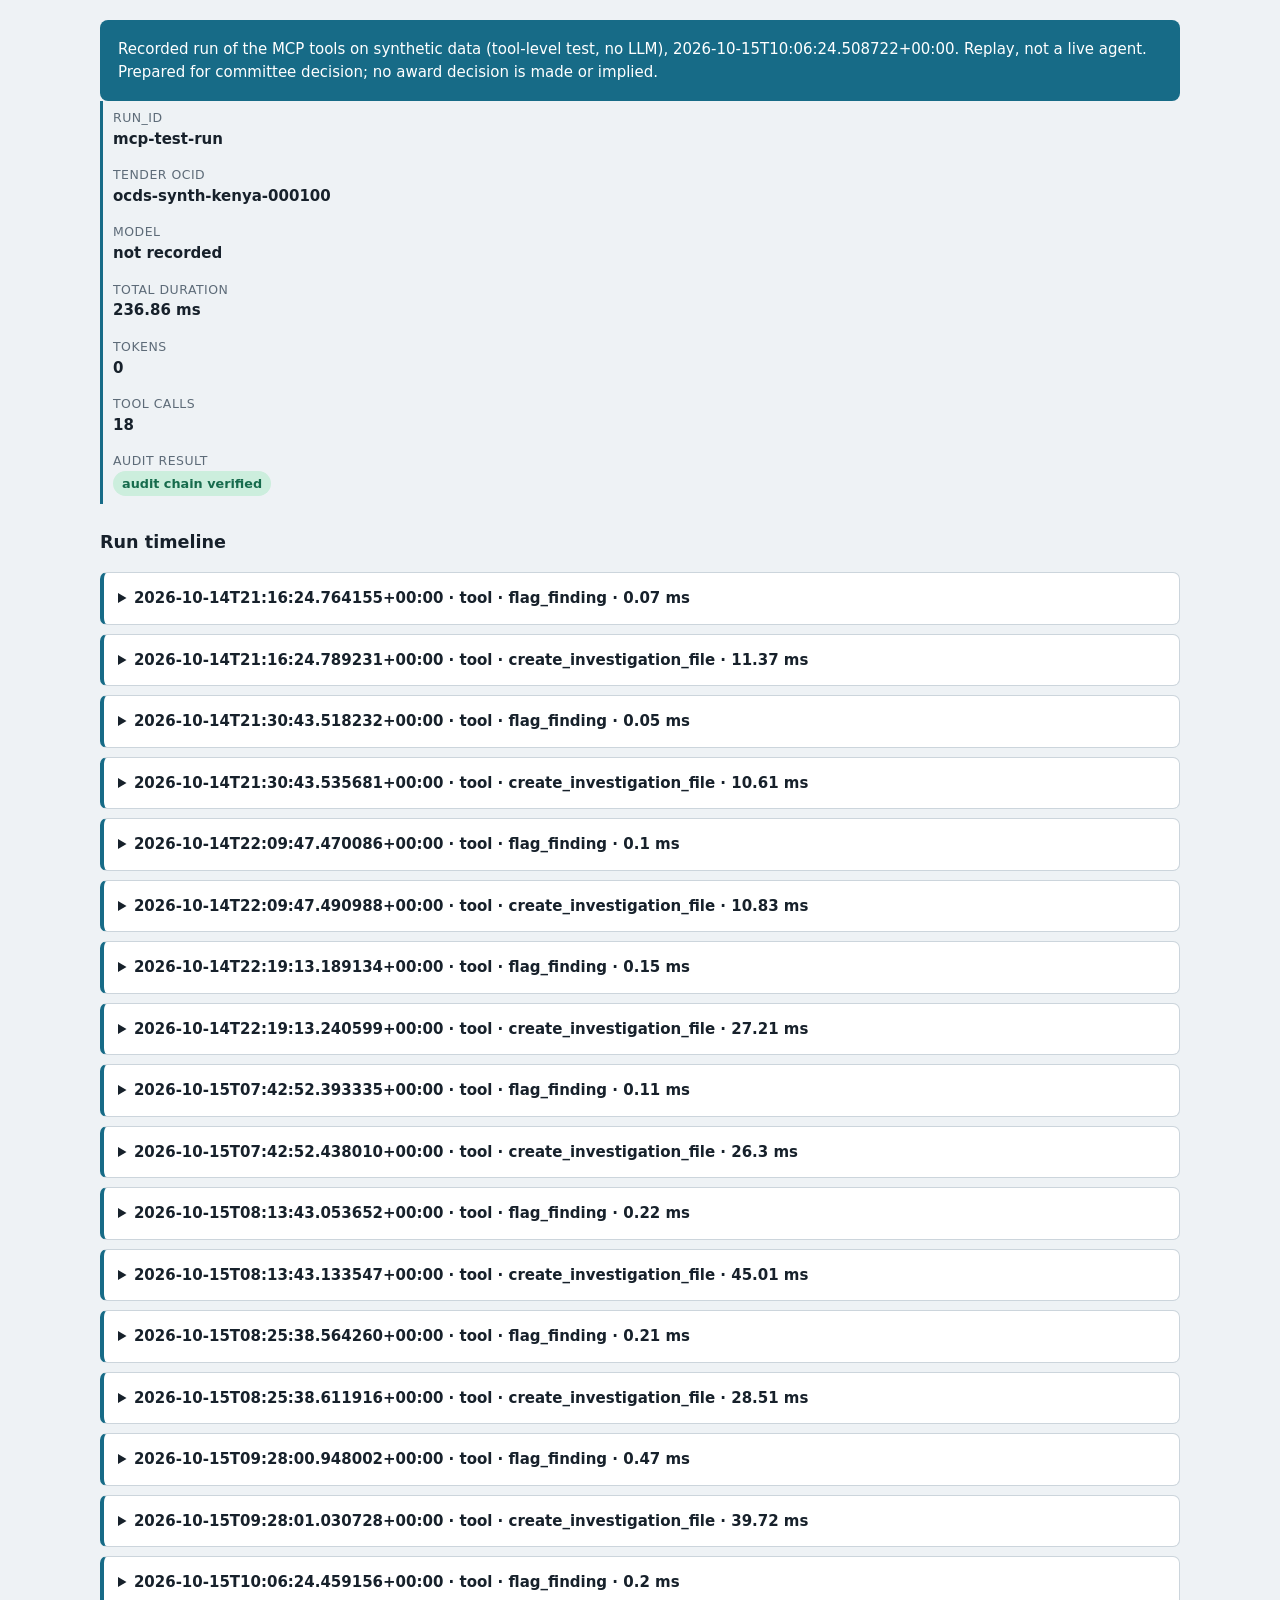
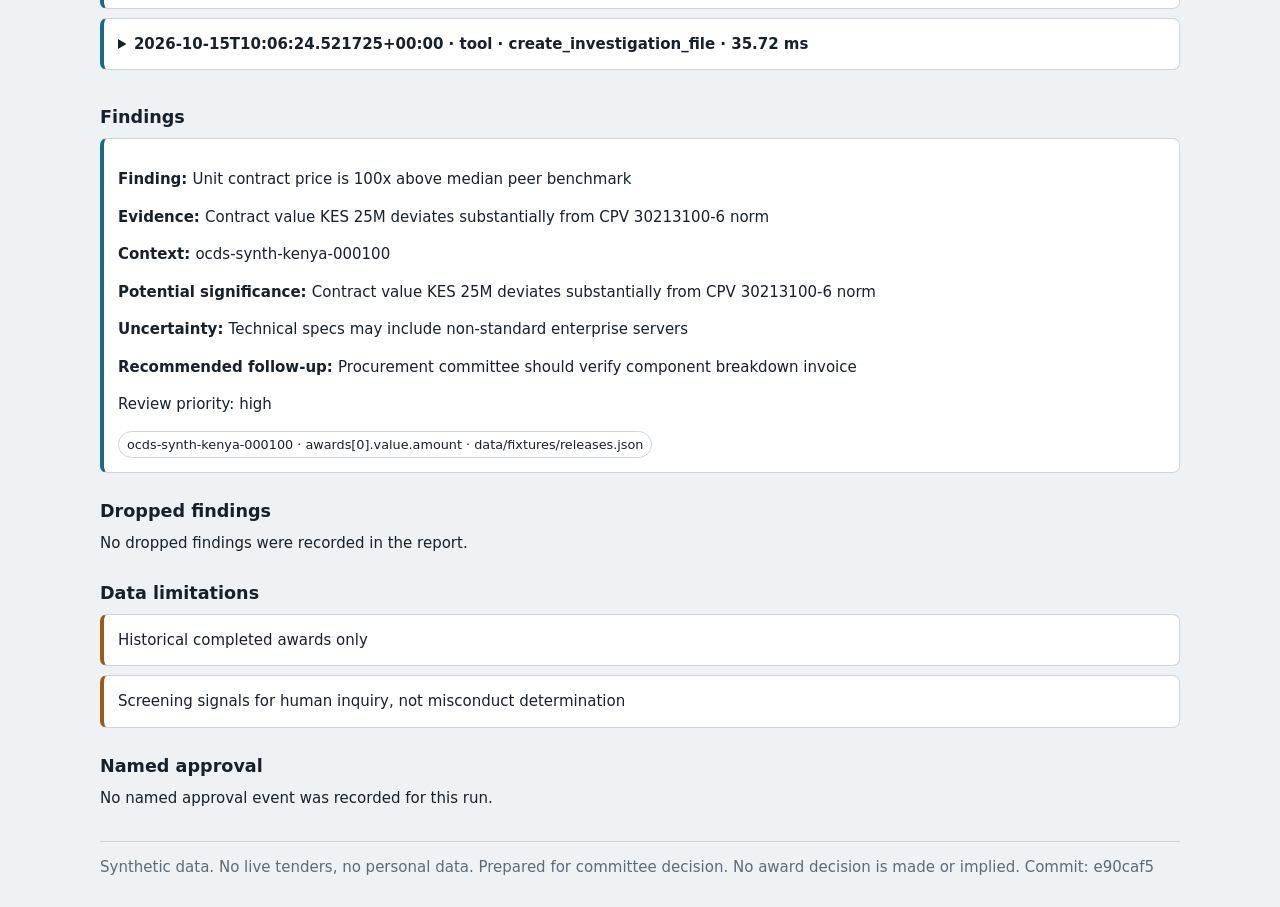
==== commit 09504d13: "fix(replay): label runs from recorded evidence" ====
--- a/docs/site/index.html
+++ b/docs/site/index.html
@@ -7,7 +7,7 @@
 *{box-sizing:border-box}body{margin:0;background:var(--bg);color:var(--ink);font:15px/1.5 system-ui,sans-serif}main{max-width:1120px;margin:auto;padding:20px}header{background:var(--accent);color:#fff;padding:18px;border-radius:8px}h1,h2{line-height:1.2}h1{font-size:1.35rem;margin:0 0 8px}h2{font-size:1.1rem;margin:28px 0 10px}.panel,.event,.finding{background:var(--panel);border:1px solid var(--line);border-radius:7px;padding:14px;margin:9px 0}.summary{display:grid;grid-template-columns:repeat(auto-fit,minmax(170px,1fr));gap:9px}.metric{border-left:3px solid var(--accent);padding:8px 10px}.label{color:var(--muted);font-size:.78rem;text-transform:uppercase;letter-spacing:.04em}.value{font-weight:650;overflow-wrap:anywhere}.badge{display:inline-block;border-radius:999px;padding:3px 9px;font-size:.8rem;font-weight:700}.verified{background:#cceedd;color:var(--good)}.failed{background:#f5d4d4;color:#9a2525}.event{border-left:4px solid var(--accent)}.event.human{border-left-color:var(--human)}.event.recovery{border-left-color:var(--warn)}summary{cursor:pointer;font-weight:650}.meta{color:var(--muted);font-size:.88rem}.wide{overflow-x:auto}.wide pre{white-space:pre-wrap;overflow-wrap:anywhere;margin:10px 0}.chips{display:flex;flex-wrap:wrap;gap:6px}.chip{border:1px solid var(--line);border-radius:999px;padding:3px 8px;font-size:.8rem}.finding{border-left:4px solid var(--accent)}.drop,.limit{border-left:4px solid var(--warn)}footer{color:var(--muted);margin:32px 0 8px;border-top:1px solid var(--line);padding-top:14px}@media(max-width:520px){main{padding:10px}header{border-radius:0;margin:-10px}.summary{display:block}.metric{margin:7px 0}}
 </style></head><body><main><header id="banner"></header><section id="summary"></section><section><h2>Run timeline</h2><div id="timeline" class="wide"></div></section><section><h2>Findings</h2><div id="findings"></div></section><section><h2>Dropped findings</h2><div id="dropped"></div></section><section><h2>Data limitations</h2><div id="limitations"></div></section><section><h2>Named approval</h2><div id="approval"></div></section><footer id="footer"></footer></main>
 <script>
-const data={"run_id":"mcp-test-run","report":{"run_id":"mcp-test-run","approver_name":"Dr. Beatrice Omwamba","approver_role":"Chief Oversight Examiner","generated_at_utc":"2026-10-15T08:25:38.605734+00:00","findings":[{"flag_id":"FLAG-61859FF7","run_id":"mcp-test-run","ocid":"ocds-synth-kenya-000100","type":"pricing_outlier","severity":"high","statement":"Unit contract price is 100x above median peer benchmark","rationale":"Contract value KES 25M deviates substantially from CPV 30213100-6 norm","uncertainty":"Technical specs may include non-standard enterprise servers","follow_up":"Procurement committee should verify component breakdown invoice","sources":[{"ocid":"ocds-synth-kenya-000100","award_id":"AWD-000100","field_path":"awards[0].value.amount","source_url":"data/fixtures/releases.json"}]}],"data_limitations":["Historical completed awards only","Screening signals for human inquiry, not misconduct determination"],"audit_calls":[{"seq":0,"ts_utc":"2026-10-14T21:16:24.764155+00:00","run_id":"mcp-test-run","actor":"tool","tool":"flag_finding","inputs":{"args":[],"kwargs":{"run_id":"mcp-test-run","ocid":"ocds-synth-kenya-000100","type":"pricing_outlier","severity":"high","statement":"Unit contract price is 100x above median peer benchmark","rationale":"Contract value KES 25M deviates substantially from CPV 30213100-6 norm","uncertainty":"Technical specs may include non-standard enterprise servers","follow_up":"Procurement committee should verify component breakdown invoice","sources":[{"ocid":"ocds-synth-kenya-000100","award_id":"AWD-000100","field_path":"awards[0].value.amount","source_url":"data/fixtures/releases.json"}]}},"outputs":{"flag_id":"FLAG-4710D367","run_id":"mcp-test-run","ocid":"ocds-synth-kenya-000100","status":"draft"},"duration_ms":0.07,"tokens":null,"prev_hash":"0000000000000000000000000000000000000000000000000000000000000000","hash":"97b29fc050e18729949620b6366da8b89576f4bdf2b5b3860b8b59d04bde11bd"},{"seq":1,"ts_utc":"2026-10-14T21:16:24.789231+00:00","run_id":"mcp-test-run","actor":"tool","tool":"create_investigation_file","inputs":{"args":[],"kwargs":{"run_id":"mcp-test-run","approver_name":"Dr. Beatrice Omwamba","approver_role":"Chief Oversight Examiner"}},"outputs":{"run_id":"mcp-test-run","markdown_path":"reports\\examples\\mcp-test-run\\investigation_report.md","json_path":"reports\\examples\\mcp-test-run\\investigation_report.json","approver_name":"Dr. Beatrice Omwamba","approver_role":"Chief Oversight Examiner","status":"finalized","findings_count":1},"duration_ms":11.37,"tokens":null,"prev_hash":"97b29fc050e18729949620b6366da8b89576f4bdf2b5b3860b8b59d04bde11bd","hash":"b1f7aa36f8f2253d68590719ef01d0176faa4ee24c963851b05b9b1853ffebd3"},{"seq":2,"ts_utc":"2026-10-14T21:30:43.518232+00:00","run_id":"mcp-test-run","actor":"tool","tool":"flag_finding","inputs":{"args":[],"kwargs":{"run_id":"mcp-test-run","ocid":"ocds-synth-kenya-000100","type":"pricing_outlier","severity":"high","statement":"Unit contract price is 100x above median peer benchmark","rationale":"Contract value KES 25M deviates substantially from CPV 30213100-6 norm","uncertainty":"Technical specs may include non-standard enterprise servers","follow_up":"Procurement committee should verify component breakdown invoice","sources":[{"ocid":"ocds-synth-kenya-000100","award_id":"AWD-000100","field_path":"awards[0].value.amount","source_url":"data/fixtures/releases.json"}]}},"outputs":{"flag_id":"FLAG-FD0B4FAD","run_id":"mcp-test-run","ocid":"ocds-synth-kenya-000100","status":"draft"},"duration_ms":0.05,"tokens":null,"prev_hash":"b1f7aa36f8f2253d68590719ef01d0176faa4ee24c963851b05b9b1853ffebd3","hash":"28aa323acece01c9e9415a19c5f9d73f4939be64220310fc0fecee18088e507b"},{"seq":3,"ts_utc":"2026-10-14T21:30:43.535681+00:00","run_id":"mcp-test-run","actor":"tool","tool":"create_investigation_file","inputs":{"args":[],"kwargs":{"run_id":"mcp-test-run","approver_name":"Dr. Beatrice Omwamba","approver_role":"Chief Oversight Examiner"}},"outputs":{"run_id":"mcp-test-run","markdown_path":"reports\\examples\\mcp-test-run\\investigation_report.md","json_path":"reports\\examples\\mcp-test-run\\investigation_report.json","approver_name":"Dr. Beatrice Omwamba","approver_role":"Chief Oversight Examiner","status":"finalized","findings_count":1},"duration_ms":10.61,"tokens":null,"prev_hash":"28aa323acece01c9e9415a19c5f9d73f4939be64220310fc0fecee18088e507b","hash":"c08f9c03db0fc884b305900e4502464dd27e6808db2d1342bc5a2cca45d67a8e"},{"seq":4,"ts_utc":"2026-10-14T22:09:47.470086+00:00","run_id":"mcp-test-run","actor":"tool","tool":"flag_finding","inputs":{"args":[],"kwargs":{"run_id":"mcp-test-run","ocid":"ocds-synth-kenya-000100","type":"pricing_outlier","severity":"high","statement":"Unit contract price is 100x above median peer benchmark","rationale":"Contract value KES 25M deviates substantially from CPV 30213100-6 norm","uncertainty":"Technical specs may include non-standard enterprise servers","follow_up":"Procurement committee should verify component breakdown invoice","sources":[{"ocid":"ocds-synth-kenya-000100","award_id":"AWD-000100","field_path":"awards[0].value.amount","source_url":"data/fixtures/releases.json"}]}},"outputs":{"flag_id":"FLAG-AE9922F5","run_id":"mcp-test-run","ocid":"ocds-synth-kenya-000100","status":"draft"},"duration_ms":0.1,"tokens":null,"prev_hash":"c08f9c03db0fc884b305900e4502464dd27e6808db2d1342bc5a2cca45d67a8e","hash":"e64c8eef2b1fa4416a0366615b41756675a6095ffba7bc83bdab4b2900804978"},{"seq":5,"ts_utc":"2026-10-14T22:09:47.490988+00:00","run_id":"mcp-test-run","actor":"tool","tool":"create_investigation_file","inputs":{"args":[],"kwargs":{"run_id":"mcp-test-run","approver_name":"Dr. Beatrice Omwamba","approver_role":"Chief Oversight Examiner"}},"outputs":{"run_id":"mcp-test-run","markdown_path":"reports\\examples\\mcp-test-run\\investigation_report.md","json_path":"reports\\examples\\mcp-test-run\\investigation_report.json","approver_name":"Dr. Beatrice Omwamba","approver_role":"Chief Oversight Examiner","status":"finalized","findings_count":1},"duration_ms":10.83,"tokens":null,"prev_hash":"e64c8eef2b1fa4416a0366615b41756675a6095ffba7bc83bdab4b2900804978","hash":"53075d4b2a6952c03394f2ec126acf7af3311191cf4e855721b3d5e7b318e353"},{"seq":6,"ts_utc":"2026-10-14T22:19:13.189134+00:00","run_id":"mcp-test-run","actor":"tool","tool":"flag_finding","inputs":{"args":[],"kwargs":{"run_id":"mcp-test-run","ocid":"ocds-synth-kenya-000100","type":"pricing_outlier","severity":"high","statement":"Unit contract price is 100x above median peer benchmark","rationale":"Contract value KES 25M deviates substantially from CPV 30213100-6 norm","uncertainty":"Technical specs may include non-standard enterprise servers","follow_up":"Procurement committee should verify component breakdown invoice","sources":[{"ocid":"ocds-synth-kenya-000100","award_id":"AWD-000100","field_path":"awards[0].value.amount","source_url":"data/fixtures/releases.json"}]}},"outputs":{"flag_id":"FLAG-043EA0F7","run_id":"mcp-test-run","ocid":"ocds-synth-kenya-000100","status":"draft"},"duration_ms":0.15,"tokens":null,"prev_hash":"53075d4b2a6952c03394f2ec126acf7af3311191cf4e855721b3d5e7b318e353","hash":"6591c350c888c97c6ee1a1bb9ae4e35a1c978bc5b448d05b40ca85fcaef74244"},{"seq":7,"ts_utc":"2026-10-14T22:19:13.240599+00:00","run_id":"mcp-test-run","actor":"tool","tool":"create_investigation_file","inputs":{"args":[],"kwargs":{"run_id":"mcp-test-run","approver_name":"Dr. Beatrice Omwamba","approver_role":"Chief Oversight Examiner"}},"outputs":{"run_id":"mcp-test-run","markdown_path":"reports\\examples\\mcp-test-run\\investigation_report.md","json_path":"reports\\examples\\mcp-test-run\\investigation_report.json","approver_name":"Dr. Beatrice Omwamba","approver_role":"Chief Oversight Examiner","status":"finalized","findings_count":1},"duration_ms":27.21,"tokens":null,"prev_hash":"6591c350c888c97c6ee1a1bb9ae4e35a1c978bc5b448d05b40ca85fcaef74244","hash":"3c03e3b2c371a19422e34eb63da1903966e4978e2b21a4937df71b5172593d66"},{"seq":8,"ts_utc":"2026-10-15T07:42:52.393335+00:00","run_id":"mcp-test-run","actor":"tool","tool":"flag_finding","inputs":{"args":[],"kwargs":{"run_id":"mcp-test-run","ocid":"ocds-synth-kenya-000100","type":"pricing_outlier","severity":"high","statement":"Unit contract price is 100x above median peer benchmark","rationale":"Contract value KES 25M deviates substantially from CPV 30213100-6 norm","uncertainty":"Technical specs may include non-standard enterprise servers","follow_up":"Procurement committee should verify component breakdown invoice","sources":[{"ocid":"ocds-synth-kenya-000100","award_id":"AWD-000100","field_path":"awards[0].value.amount","source_url":"data/fixtures/releases.json"}]}},"outputs":{"flag_id":"FLAG-43A8F6A3","run_id":"mcp-test-run","ocid":"ocds-synth-kenya-000100","status":"draft"},"duration_ms":0.11,"tokens":null,"prev_hash":"3c03e3b2c371a19422e34eb63da1903966e4978e2b21a4937df71b5172593d66","hash":"ec9f41a948330cf54c19771d3e6c4c3051200e6f7ecc46ae3acb215916d8295c"},{"seq":9,"ts_utc":"2026-10-15T07:42:52.438010+00:00","run_id":"mcp-test-run","actor":"tool","tool":"create_investigation_file","inputs":{"args":[],"kwargs":{"run_id":"mcp-test-run","approver_name":"Dr. Beatrice Omwamba","approver_role":"Chief Oversight Examiner"}},"outputs":{"run_id":"mcp-test-run","markdown_path":"reports\\examples\\mcp-test-run\\investigation_report.md","json_path":"reports\\examples\\mcp-test-run\\investigation_report.json","approver_name":"Dr. Beatrice Omwamba","approver_role":"Chief Oversight Examiner","status":"finalized","findings_count":1},"duration_ms":26.3,"tokens":null,"prev_hash":"ec9f41a948330cf54c19771d3e6c4c3051200e6f7ecc46ae3acb215916d8295c","hash":"06c846b049421d6aa4d8a22ae45c6fd7015afb2f86c7826fce2173f51cd5184a"},{"seq":10,"ts_utc":"2026-10-15T08:13:43.053652+00:00","run_id":"mcp-test-run","actor":"tool","tool":"flag_finding","inputs":{"args":[],"kwargs":{"run_id":"mcp-test-run","ocid":"ocds-synth-kenya-000100","type":"pricing_outlier","severity":"high","statement":"Unit contract price is 100x above median peer benchmark","rationale":"Contract value KES 25M deviates substantially from CPV 30213100-6 norm","uncertainty":"Technical specs may include non-standard enterprise servers","follow_up":"Procurement committee should verify component breakdown invoice","sources":[{"ocid":"ocds-synth-kenya-000100","award_id":"AWD-000100","field_path":"awards[0].value.amount","source_url":"data/fixtures/releases.json"}]}},"outputs":{"flag_id":"FLAG-BB038A7C","run_id":"mcp-test-run","ocid":"ocds-synth-kenya-000100","status":"draft"},"duration_ms":0.22,"tokens":null,"prev_hash":"06c846b049421d6aa4d8a22ae45c6fd7015afb2f86c7826fce2173f51cd5184a","hash":"ffaf683149b1f9c89d73194cf97d794551bb964c94f407fc2be2a5e59426f337"},{"seq":11,"ts_utc":"2026-10-15T08:13:43.133547+00:00","run_id":"mcp-test-run","actor":"tool","tool":"create_investigation_file","inputs":{"args":[],"kwargs":{"run_id":"mcp-test-run","approver_name":"Dr. Beatrice Omwamba","approver_role":"Chief Oversight Examiner"}},"outputs":{"run_id":"mcp-test-run","markdown_path":"reports\\examples\\mcp-test-run\\investigation_report.md","json_path":"reports\\examples\\mcp-test-run\\investigation_report.json","approver_name":"Dr. Beatrice Omwamba","approver_role":"Chief Oversight Examiner","status":"finalized","findings_count":1},"duration_ms":45.01,"tokens":null,"prev_hash":"ffaf683149b1f9c89d73194cf97d794551bb964c94f407fc2be2a5e59426f337","hash":"6d8469cd2d5419754b9449a36e7c934ef21041b6917dc70a8e44f5ba368c6244"},{"seq":12,"ts_utc":"2026-10-15T08:25:38.564260+00:00","run_id":"mcp-test-run","actor":"tool","tool":"flag_finding","inputs":{"args":[],"kwargs":{"run_id":"mcp-test-run","ocid":"ocds-synth-kenya-000100","type":"pricing_outlier","severity":"high","statement":"Unit contract price is 100x above median peer benchmark","rationale":"Contract value KES 25M deviates substantially from CPV 30213100-6 norm","uncertainty":"Technical specs may include non-standard enterprise servers","follow_up":"Procurement committee should verify component breakdown invoice","sources":[{"ocid":"ocds-synth-kenya-000100","award_id":"AWD-000100","field_path":"awards[0].value.amount","source_url":"data/fixtures/releases.json"}]}},"outputs":{"flag_id":"FLAG-61859FF7","run_id":"mcp-test-run","ocid":"ocds-synth-kenya-000100","status":"draft"},"duration_ms":0.21,"tokens":null,"prev_hash":"6d8469cd2d5419754b9449a36e7c934ef21041b6917dc70a8e44f5ba368c6244","hash":"a8b70df4dbeb269fb1e10a0a022b15e32eb86bc816823ad3a5d8b9109a7c0d98"}],"footer":"Prepared for committee decision. No award decision is made or implied."},"events":[{"seq":0,"ts_utc":"2026-10-14T21:16:24.764155+00:00","run_id":"mcp-test-run","actor":"tool","tool":"flag_finding","inputs":{"args":[],"kwargs":{"run_id":"mcp-test-run","ocid":"ocds-synth-kenya-000100","type":"pricing_outlier","severity":"high","statement":"Unit contract price is 100x above median peer benchmark","rationale":"Contract value KES 25M deviates substantially from CPV 30213100-6 norm","uncertainty":"Technical specs may include non-standard enterprise servers","follow_up":"Procurement committee should verify component breakdown invoice","sources":[{"ocid":"ocds-synth-kenya-000100","award_id":"AWD-000100","field_path":"awards[0].value.amount","source_url":"data/fixtures/releases.json"}]}},"outputs":{"flag_id":"FLAG-4710D367","run_id":"mcp-test-run","ocid":"ocds-synth-kenya-000100","status":"draft"},"duration_ms":0.07,"tokens":null,"prev_hash":"0000000000000000000000000000000000000000000000000000000000000000","hash":"97b29fc050e18729949620b6366da8b89576f4bdf2b5b3860b8b59d04bde11bd"},{"seq":1,"ts_utc":"2026-10-14T21:16:24.789231+00:00","run_id":"mcp-test-run","actor":"tool","tool":"create_investigation_file","inputs":{"args":[],"kwargs":{"run_id":"mcp-test-run","approver_name":"Dr. Beatrice Omwamba","approver_role":"Chief Oversight Examiner"}},"outputs":{"run_id":"mcp-test-run","markdown_path":"reports\\examples\\mcp-test-run\\investigation_report.md","json_path":"reports\\examples\\mcp-test-run\\investigation_report.json","approver_name":"Dr. Beatrice Omwamba","approver_role":"Chief Oversight Examiner","status":"finalized","findings_count":1},"duration_ms":11.37,"tokens":null,"prev_hash":"97b29fc050e18729949620b6366da8b89576f4bdf2b5b3860b8b59d04bde11bd","hash":"b1f7aa36f8f2253d68590719ef01d0176faa4ee24c963851b05b9b1853ffebd3"},{"seq":2,"ts_utc":"2026-10-14T21:30:43.518232+00:00","run_id":"mcp-test-run","actor":"tool","tool":"flag_finding","inputs":{"args":[],"kwargs":{"run_id":"mcp-test-run","ocid":"ocds-synth-kenya-000100","type":"pricing_outlier","severity":"high","statement":"Unit contract price is 100x above median peer benchmark","rationale":"Contract value KES 25M deviates substantially from CPV 30213100-6 norm","uncertainty":"Technical specs may include non-standard enterprise servers","follow_up":"Procurement committee should verify component breakdown invoice","sources":[{"ocid":"ocds-synth-kenya-000100","award_id":"AWD-000100","field_path":"awards[0].value.amount","source_url":"data/fixtures/releases.json"}]}},"outputs":{"flag_id":"FLAG-FD0B4FAD","run_id":"mcp-test-run","ocid":"ocds-synth-kenya-000100","status":"draft"},"duration_ms":0.05,"tokens":null,"prev_hash":"b1f7aa36f8f2253d68590719ef01d0176faa4ee24c963851b05b9b1853ffebd3","hash":"28aa323acece01c9e9415a19c5f9d73f4939be64220310fc0fecee18088e507b"},{"seq":3,"ts_utc":"2026-10-14T21:30:43.535681+00:00","run_id":"mcp-test-run","actor":"tool","tool":"create_investigation_file","inputs":{"args":[],"kwargs":{"run_id":"mcp-test-run","approver_name":"Dr. Beatrice Omwamba","approver_role":"Chief Oversight Examiner"}},"outputs":{"run_id":"mcp-test-run","markdown_path":"reports\\examples\\mcp-test-run\\investigation_report.md","json_path":"reports\\examples\\mcp-test-run\\investigation_report.json","approver_name":"Dr. Beatrice Omwamba","approver_role":"Chief Oversight Examiner","status":"finalized","findings_count":1},"duration_ms":10.61,"tokens":null,"prev_hash":"28aa323acece01c9e9415a19c5f9d73f4939be64220310fc0fecee18088e507b","hash":"c08f9c03db0fc884b305900e4502464dd27e6808db2d1342bc5a2cca45d67a8e"},{"seq":4,"ts_utc":"2026-10-14T22:09:47.470086+00:00","run_id":"mcp-test-run","actor":"tool","tool":"flag_finding","inputs":{"args":[],"kwargs":{"run_id":"mcp-test-run","ocid":"ocds-synth-kenya-000100","type":"pricing_outlier","severity":"high","statement":"Unit contract price is 100x above median peer benchmark","rationale":"Contract value KES 25M deviates substantially from CPV 30213100-6 norm","uncertainty":"Technical specs may include non-standard enterprise servers","follow_up":"Procurement committee should verify component breakdown invoice","sources":[{"ocid":"ocds-synth-kenya-000100","award_id":"AWD-000100","field_path":"awards[0].value.amount","source_url":"data/fixtures/releases.json"}]}},"outputs":{"flag_id":"FLAG-AE9922F5","run_id":"mcp-test-run","ocid":"ocds-synth-kenya-000100","status":"draft"},"duration_ms":0.1,"tokens":null,"prev_hash":"c08f9c03db0fc884b305900e4502464dd27e6808db2d1342bc5a2cca45d67a8e","hash":"e64c8eef2b1fa4416a0366615b41756675a6095ffba7bc83bdab4b2900804978"},{"seq":5,"ts_utc":"2026-10-14T22:09:47.490988+00:00","run_id":"mcp-test-run","actor":"tool","tool":"create_investigation_file","inputs":{"args":[],"kwargs":{"run_id":"mcp-test-run","approver_name":"Dr. Beatrice Omwamba","approver_role":"Chief Oversight Examiner"}},"outputs":{"run_id":"mcp-test-run","markdown_path":"reports\\examples\\mcp-test-run\\investigation_report.md","json_path":"reports\\examples\\mcp-test-run\\investigation_report.json","approver_name":"Dr. Beatrice Omwamba","approver_role":"Chief Oversight Examiner","status":"finalized","findings_count":1},"duration_ms":10.83,"tokens":null,"prev_hash":"e64c8eef2b1fa4416a0366615b41756675a6095ffba7bc83bdab4b2900804978","hash":"53075d4b2a6952c03394f2ec126acf7af3311191cf4e855721b3d5e7b318e353"},{"seq":6,"ts_utc":"2026-10-14T22:19:13.189134+00:00","run_id":"mcp-test-run","actor":"tool","tool":"flag_finding","inputs":{"args":[],"kwargs":{"run_id":"mcp-test-run","ocid":"ocds-synth-kenya-000100","type":"pricing_outlier","severity":"high","statement":"Unit contract price is 100x above median peer benchmark","rationale":"Contract value KES 25M deviates substantially from CPV 30213100-6 norm","uncertainty":"Technical specs may include non-standard enterprise servers","follow_up":"Procurement committee should verify component breakdown invoice","sources":[{"ocid":"ocds-synth-kenya-000100","award_id":"AWD-000100","field_path":"awards[0].value.amount","source_url":"data/fixtures/releases.json"}]}},"outputs":{"flag_id":"FLAG-043EA0F7","run_id":"mcp-test-run","ocid":"ocds-synth-kenya-000100","status":"draft"},"duration_ms":0.15,"tokens":null,"prev_hash":"53075d4b2a6952c03394f2ec126acf7af3311191cf4e855721b3d5e7b318e353","hash":"6591c350c888c97c6ee1a1bb9ae4e35a1c978bc5b448d05b40ca85fcaef74244"},{"seq":7,"ts_utc":"2026-10-14T22:19:13.240599+00:00","run_id":"mcp-test-run","actor":"tool","tool":"create_investigation_file","inputs":{"args":[],"kwargs":{"run_id":"mcp-test-run","approver_name":"Dr. Beatrice Omwamba","approver_role":"Chief Oversight Examiner"}},"outputs":{"run_id":"mcp-test-run","markdown_path":"reports\\examples\\mcp-test-run\\investigation_report.md","json_path":"reports\\examples\\mcp-test-run\\investigation_report.json","approver_name":"Dr. Beatrice Omwamba","approver_role":"Chief Oversight Examiner","status":"finalized","findings_count":1},"duration_ms":27.21,"tokens":null,"prev_hash":"6591c350c888c97c6ee1a1bb9ae4e35a1c978bc5b448d05b40ca85fcaef74244","hash":"3c03e3b2c371a19422e34eb63da1903966e4978e2b21a4937df71b5172593d66"},{"seq":8,"ts_utc":"2026-10-15T07:42:52.393335+00:00","run_id":"mcp-test-run","actor":"tool","tool":"flag_finding","inputs":{"args":[],"kwargs":{"run_id":"mcp-test-run","ocid":"ocds-synth-kenya-000100","type":"pricing_outlier","severity":"high","statement":"Unit contract price is 100x above median peer benchmark","rationale":"Contract value KES 25M deviates substantially from CPV 30213100-6 norm","uncertainty":"Technical specs may include non-standard enterprise servers","follow_up":"Procurement committee should verify component breakdown invoice","sources":[{"ocid":"ocds-synth-kenya-000100","award_id":"AWD-000100","field_path":"awards[0].value.amount","source_url":"data/fixtures/releases.json"}]}},"outputs":{"flag_id":"FLAG-43A8F6A3","run_id":"mcp-test-run","ocid":"ocds-synth-kenya-000100","status":"draft"},"duration_ms":0.11,"tokens":null,"prev_hash":"3c03e3b2c371a19422e34eb63da1903966e4978e2b21a4937df71b5172593d66","hash":"ec9f41a948330cf54c19771d3e6c4c3051200e6f7ecc46ae3acb215916d8295c"},{"seq":9,"ts_utc":"2026-10-15T07:42:52.438010+00:00","run_id":"mcp-test-run","actor":"tool","tool":"create_investigation_file","inputs":{"args":[],"kwargs":{"run_id":"mcp-test-run","approver_name":"Dr. Beatrice Omwamba","approver_role":"Chief Oversight Examiner"}},"outputs":{"run_id":"mcp-test-run","markdown_path":"reports\\examples\\mcp-test-run\\investigation_report.md","json_path":"reports\\examples\\mcp-test-run\\investigation_report.json","approver_name":"Dr. Beatrice Omwamba","approver_role":"Chief Oversight Examiner","status":"finalized","findings_count":1},"duration_ms":26.3,"tokens":null,"prev_hash":"ec9f41a948330cf54c19771d3e6c4c3051200e6f7ecc46ae3acb215916d8295c","hash":"06c846b049421d6aa4d8a22ae45c6fd7015afb2f86c7826fce2173f51cd5184a"},{"seq":10,"ts_utc":"2026-10-15T08:13:43.053652+00:00","run_id":"mcp-test-run","actor":"tool","tool":"flag_finding","inputs":{"args":[],"kwargs":{"run_id":"mcp-test-run","ocid":"ocds-synth-kenya-000100","type":"pricing_outlier","severity":"high","statement":"Unit contract price is 100x above median peer benchmark","rationale":"Contract value KES 25M deviates substantially from CPV 30213100-6 norm","uncertainty":"Technical specs may include non-standard enterprise servers","follow_up":"Procurement committee should verify component breakdown invoice","sources":[{"ocid":"ocds-synth-kenya-000100","award_id":"AWD-000100","field_path":"awards[0].value.amount","source_url":"data/fixtures/releases.json"}]}},"outputs":{"flag_id":"FLAG-BB038A7C","run_id":"mcp-test-run","ocid":"ocds-synth-kenya-000100","status":"draft"},"duration_ms":0.22,"tokens":null,"prev_hash":"06c846b049421d6aa4d8a22ae45c6fd7015afb2f86c7826fce2173f51cd5184a","hash":"ffaf683149b1f9c89d73194cf97d794551bb964c94f407fc2be2a5e59426f337"},{"seq":11,"ts_utc":"2026-10-15T08:13:43.133547+00:00","run_id":"mcp-test-run","actor":"tool","tool":"create_investigation_file","inputs":{"args":[],"kwargs":{"run_id":"mcp-test-run","approver_name":"Dr. Beatrice Omwamba","approver_role":"Chief Oversight Examiner"}},"outputs":{"run_id":"mcp-test-run","markdown_path":"reports\\examples\\mcp-test-run\\investigation_report.md","json_path":"reports\\examples\\mcp-test-run\\investigation_report.json","approver_name":"Dr. Beatrice Omwamba","approver_role":"Chief Oversight Examiner","status":"finalized","findings_count":1},"duration_ms":45.01,"tokens":null,"prev_hash":"ffaf683149b1f9c89d73194cf97d794551bb964c94f407fc2be2a5e59426f337","hash":"6d8469cd2d5419754b9449a36e7c934ef21041b6917dc70a8e44f5ba368c6244"},{"seq":12,"ts_utc":"2026-10-15T08:25:38.564260+00:00","run_id":"mcp-test-run","actor":"tool","tool":"flag_finding","inputs":{"args":[],"kwargs":{"run_id":"mcp-test-run","ocid":"ocds-synth-kenya-000100","type":"pricing_outlier","severity":"high","statement":"Unit contract price is 100x above median peer benchmark","rationale":"Contract value KES 25M deviates substantially from CPV 30213100-6 norm","uncertainty":"Technical specs may include non-standard enterprise servers","follow_up":"Procurement committee should verify component breakdown invoice","sources":[{"ocid":"ocds-synth-kenya-000100","award_id":"AWD-000100","field_path":"awards[0].value.amount","source_url":"data/fixtures/releases.json"}]}},"outputs":{"flag_id":"FLAG-61859FF7","run_id":"mcp-test-run","ocid":"ocds-synth-kenya-000100","status":"draft"},"duration_ms":0.21,"tokens":null,"prev_hash":"6d8469cd2d5419754b9449a36e7c934ef21041b6917dc70a8e44f5ba368c6244","hash":"a8b70df4dbeb269fb1e10a0a022b15e32eb86bc816823ad3a5d8b9109a7c0d98"},{"seq":13,"ts_utc":"2026-10-15T08:25:38.611916+00:00","run_id":"mcp-test-run","actor":"tool","tool":"create_investigation_file","inputs":{"args":[],"kwargs":{"run_id":"mcp-test-run","approver_name":"Dr. Beatrice Omwamba","approver_role":"Chief Oversight Examiner"}},"outputs":{"run_id":"mcp-test-run","markdown_path":"reports\\examples\\mcp-test-run\\investigation_report.md","json_path":"reports\\examples\\mcp-test-run\\investigation_report.json","approver_name":"Dr. Beatrice Omwamba","approver_role":"Chief Oversight Examiner","status":"finalized","findings_count":1},"duration_ms":28.51,"tokens":null,"prev_hash":"a8b70df4dbeb269fb1e10a0a022b15e32eb86bc816823ad3a5d8b9109a7c0d98","hash":"f5a98844a12d854c1a1b2c266159fe52f4ed3ddccdcd27ea41dfdf9c64e0627e"}],"model":"not recorded","ocid":"ocds-synth-kenya-000100","total_tokens":0,"total_duration_ms":160.75,"chain":{"verified":true,"message":"SHA-256 chain verified"},"approval":null,"commit":"87a0d8e","built_at":"2026-10-15T12:19:44.657296+03:00"};
+const data={"run_id":"mcp-test-run","report":{"run_id":"mcp-test-run","approver_name":"Dr. Beatrice Omwamba","approver_role":"Chief Oversight Examiner","generated_at_utc":"2026-10-15T10:06:24.508722+00:00","findings":[{"flag_id":"FLAG-5818FB33","run_id":"mcp-test-run","ocid":"ocds-synth-kenya-000100","type":"pricing_outlier","severity":"high","statement":"Unit contract price is 100x above median peer benchmark","rationale":"Contract value KES 25M deviates substantially from CPV 30213100-6 norm","uncertainty":"Technical specs may include non-standard enterprise servers","follow_up":"Procurement committee should verify component breakdown invoice","sources":[{"ocid":"ocds-synth-kenya-000100","award_id":"AWD-000100","field_path":"awards[0].value.amount","source_url":"data/fixtures/releases.json"}]}],"data_limitations":["Historical completed awards only","Screening signals for human inquiry, not misconduct determination"],"audit_calls":[{"seq":0,"ts_utc":"2026-10-14T21:16:24.764155+00:00","run_id":"mcp-test-run","actor":"tool","tool":"flag_finding","inputs":{"args":[],"kwargs":{"run_id":"mcp-test-run","ocid":"ocds-synth-kenya-000100","type":"pricing_outlier","severity":"high","statement":"Unit contract price is 100x above median peer benchmark","rationale":"Contract value KES 25M deviates substantially from CPV 30213100-6 norm","uncertainty":"Technical specs may include non-standard enterprise servers","follow_up":"Procurement committee should verify component breakdown invoice","sources":[{"ocid":"ocds-synth-kenya-000100","award_id":"AWD-000100","field_path":"awards[0].value.amount","source_url":"data/fixtures/releases.json"}]}},"outputs":{"flag_id":"FLAG-4710D367","run_id":"mcp-test-run","ocid":"ocds-synth-kenya-000100","status":"draft"},"duration_ms":0.07,"tokens":null,"prev_hash":"0000000000000000000000000000000000000000000000000000000000000000","hash":"97b29fc050e18729949620b6366da8b89576f4bdf2b5b3860b8b59d04bde11bd"},{"seq":1,"ts_utc":"2026-10-14T21:16:24.789231+00:00","run_id":"mcp-test-run","actor":"tool","tool":"create_investigation_file","inputs":{"args":[],"kwargs":{"run_id":"mcp-test-run","approver_name":"Dr. Beatrice Omwamba","approver_role":"Chief Oversight Examiner"}},"outputs":{"run_id":"mcp-test-run","markdown_path":"reports\\examples\\mcp-test-run\\investigation_report.md","json_path":"reports\\examples\\mcp-test-run\\investigation_report.json","approver_name":"Dr. Beatrice Omwamba","approver_role":"Chief Oversight Examiner","status":"finalized","findings_count":1},"duration_ms":11.37,"tokens":null,"prev_hash":"97b29fc050e18729949620b6366da8b89576f4bdf2b5b3860b8b59d04bde11bd","hash":"b1f7aa36f8f2253d68590719ef01d0176faa4ee24c963851b05b9b1853ffebd3"},{"seq":2,"ts_utc":"2026-10-14T21:30:43.518232+00:00","run_id":"mcp-test-run","actor":"tool","tool":"flag_finding","inputs":{"args":[],"kwargs":{"run_id":"mcp-test-run","ocid":"ocds-synth-kenya-000100","type":"pricing_outlier","severity":"high","statement":"Unit contract price is 100x above median peer benchmark","rationale":"Contract value KES 25M deviates substantially from CPV 30213100-6 norm","uncertainty":"Technical specs may include non-standard enterprise servers","follow_up":"Procurement committee should verify component breakdown invoice","sources":[{"ocid":"ocds-synth-kenya-000100","award_id":"AWD-000100","field_path":"awards[0].value.amount","source_url":"data/fixtures/releases.json"}]}},"outputs":{"flag_id":"FLAG-FD0B4FAD","run_id":"mcp-test-run","ocid":"ocds-synth-kenya-000100","status":"draft"},"duration_ms":0.05,"tokens":null,"prev_hash":"b1f7aa36f8f2253d68590719ef01d0176faa4ee24c963851b05b9b1853ffebd3","hash":"28aa323acece01c9e9415a19c5f9d73f4939be64220310fc0fecee18088e507b"},{"seq":3,"ts_utc":"2026-10-14T21:30:43.535681+00:00","run_id":"mcp-test-run","actor":"tool","tool":"create_investigation_file","inputs":{"args":[],"kwargs":{"run_id":"mcp-test-run","approver_name":"Dr. Beatrice Omwamba","approver_role":"Chief Oversight Examiner"}},"outputs":{"run_id":"mcp-test-run","markdown_path":"reports\\examples\\mcp-test-run\\investigation_report.md","json_path":"reports\\examples\\mcp-test-run\\investigation_report.json","approver_name":"Dr. Beatrice Omwamba","approver_role":"Chief Oversight Examiner","status":"finalized","findings_count":1},"duration_ms":10.61,"tokens":null,"prev_hash":"28aa323acece01c9e9415a19c5f9d73f4939be64220310fc0fecee18088e507b","hash":"c08f9c03db0fc884b305900e4502464dd27e6808db2d1342bc5a2cca45d67a8e"},{"seq":4,"ts_utc":"2026-10-14T22:09:47.470086+00:00","run_id":"mcp-test-run","actor":"tool","tool":"flag_finding","inputs":{"args":[],"kwargs":{"run_id":"mcp-test-run","ocid":"ocds-synth-kenya-000100","type":"pricing_outlier","severity":"high","statement":"Unit contract price is 100x above median peer benchmark","rationale":"Contract value KES 25M deviates substantially from CPV 30213100-6 norm","uncertainty":"Technical specs may include non-standard enterprise servers","follow_up":"Procurement committee should verify component breakdown invoice","sources":[{"ocid":"ocds-synth-kenya-000100","award_id":"AWD-000100","field_path":"awards[0].value.amount","source_url":"data/fixtures/releases.json"}]}},"outputs":{"flag_id":"FLAG-AE9922F5","run_id":"mcp-test-run","ocid":"ocds-synth-kenya-000100","status":"draft"},"duration_ms":0.1,"tokens":null,"prev_hash":"c08f9c03db0fc884b305900e4502464dd27e6808db2d1342bc5a2cca45d67a8e","hash":"e64c8eef2b1fa4416a0366615b41756675a6095ffba7bc83bdab4b2900804978"},{"seq":5,"ts_utc":"2026-10-14T22:09:47.490988+00:00","run_id":"mcp-test-run","actor":"tool","tool":"create_investigation_file","inputs":{"args":[],"kwargs":{"run_id":"mcp-test-run","approver_name":"Dr. Beatrice Omwamba","approver_role":"Chief Oversight Examiner"}},"outputs":{"run_id":"mcp-test-run","markdown_path":"reports\\examples\\mcp-test-run\\investigation_report.md","json_path":"reports\\examples\\mcp-test-run\\investigation_report.json","approver_name":"Dr. Beatrice Omwamba","approver_role":"Chief Oversight Examiner","status":"finalized","findings_count":1},"duration_ms":10.83,"tokens":null,"prev_hash":"e64c8eef2b1fa4416a0366615b41756675a6095ffba7bc83bdab4b2900804978","hash":"53075d4b2a6952c03394f2ec126acf7af3311191cf4e855721b3d5e7b318e353"},{"seq":6,"ts_utc":"2026-10-14T22:19:13.189134+00:00","run_id":"mcp-test-run","actor":"tool","tool":"flag_finding","inputs":{"args":[],"kwargs":{"run_id":"mcp-test-run","ocid":"ocds-synth-kenya-000100","type":"pricing_outlier","severity":"high","statement":"Unit contract price is 100x above median peer benchmark","rationale":"Contract value KES 25M deviates substantially from CPV 30213100-6 norm","uncertainty":"Technical specs may include non-standard enterprise servers","follow_up":"Procurement committee should verify component breakdown invoice","sources":[{"ocid":"ocds-synth-kenya-000100","award_id":"AWD-000100","field_path":"awards[0].value.amount","source_url":"data/fixtures/releases.json"}]}},"outputs":{"flag_id":"FLAG-043EA0F7","run_id":"mcp-test-run","ocid":"ocds-synth-kenya-000100","status":"draft"},"duration_ms":0.15,"tokens":null,"prev_hash":"53075d4b2a6952c03394f2ec126acf7af3311191cf4e855721b3d5e7b318e353","hash":"6591c350c888c97c6ee1a1bb9ae4e35a1c978bc5b448d05b40ca85fcaef74244"},{"seq":7,"ts_utc":"2026-10-14T22:19:13.240599+00:00","run_id":"mcp-test-run","actor":"tool","tool":"create_investigation_file","inputs":{"args":[],"kwargs":{"run_id":"mcp-test-run","approver_name":"Dr. Beatrice Omwamba","approver_role":"Chief Oversight Examiner"}},"outputs":{"run_id":"mcp-test-run","markdown_path":"reports\\examples\\mcp-test-run\\investigation_report.md","json_path":"reports\\examples\\mcp-test-run\\investigation_report.json","approver_name":"Dr. Beatrice Omwamba","approver_role":"Chief Oversight Examiner","status":"finalized","findings_count":1},"duration_ms":27.21,"tokens":null,"prev_hash":"6591c350c888c97c6ee1a1bb9ae4e35a1c978bc5b448d05b40ca85fcaef74244","hash":"3c03e3b2c371a19422e34eb63da1903966e4978e2b21a4937df71b5172593d66"},{"seq":8,"ts_utc":"2026-10-15T07:42:52.393335+00:00","run_id":"mcp-test-run","actor":"tool","tool":"flag_finding","inputs":{"args":[],"kwargs":{"run_id":"mcp-test-run","ocid":"ocds-synth-kenya-000100","type":"pricing_outlier","severity":"high","statement":"Unit contract price is 100x above median peer benchmark","rationale":"Contract value KES 25M deviates substantially from CPV 30213100-6 norm","uncertainty":"Technical specs may include non-standard enterprise servers","follow_up":"Procurement committee should verify component breakdown invoice","sources":[{"ocid":"ocds-synth-kenya-000100","award_id":"AWD-000100","field_path":"awards[0].value.amount","source_url":"data/fixtures/releases.json"}]}},"outputs":{"flag_id":"FLAG-43A8F6A3","run_id":"mcp-test-run","ocid":"ocds-synth-kenya-000100","status":"draft"},"duration_ms":0.11,"tokens":null,"prev_hash":"3c03e3b2c371a19422e34eb63da1903966e4978e2b21a4937df71b5172593d66","hash":"ec9f41a948330cf54c19771d3e6c4c3051200e6f7ecc46ae3acb215916d8295c"},{"seq":9,"ts_utc":"2026-10-15T07:42:52.438010+00:00","run_id":"mcp-test-run","actor":"tool","tool":"create_investigation_file","inputs":{"args":[],"kwargs":{"run_id":"mcp-test-run","approver_name":"Dr. Beatrice Omwamba","approver_role":"Chief Oversight Examiner"}},"outputs":{"run_id":"mcp-test-run","markdown_path":"reports\\examples\\mcp-test-run\\investigation_report.md","json_path":"reports\\examples\\mcp-test-run\\investigation_report.json","approver_name":"Dr. Beatrice Omwamba","approver_role":"Chief Oversight Examiner","status":"finalized","findings_count":1},"duration_ms":26.3,"tokens":null,"prev_hash":"ec9f41a948330cf54c19771d3e6c4c3051200e6f7ecc46ae3acb215916d8295c","hash":"06c846b049421d6aa4d8a22ae45c6fd7015afb2f86c7826fce2173f51cd5184a"},{"seq":10,"ts_utc":"2026-10-15T08:13:43.053652+00:00","run_id":"mcp-test-run","actor":"tool","tool":"flag_finding","inputs":{"args":[],"kwargs":{"run_id":"mcp-test-run","ocid":"ocds-synth-kenya-000100","type":"pricing_outlier","severity":"high","statement":"Unit contract price is 100x above median peer benchmark","rationale":"Contract value KES 25M deviates substantially from CPV 30213100-6 norm","uncertainty":"Technical specs may include non-standard enterprise servers","follow_up":"Procurement committee should verify component breakdown invoice","sources":[{"ocid":"ocds-synth-kenya-000100","award_id":"AWD-000100","field_path":"awards[0].value.amount","source_url":"data/fixtures/releases.json"}]}},"outputs":{"flag_id":"FLAG-BB038A7C","run_id":"mcp-test-run","ocid":"ocds-synth-kenya-000100","status":"draft"},"duration_ms":0.22,"tokens":null,"prev_hash":"06c846b049421d6aa4d8a22ae45c6fd7015afb2f86c7826fce2173f51cd5184a","hash":"ffaf683149b1f9c89d73194cf97d794551bb964c94f407fc2be2a5e59426f337"},{"seq":11,"ts_utc":"2026-10-15T08:13:43.133547+00:00","run_id":"mcp-test-run","actor":"tool","tool":"create_investigation_file","inputs":{"args":[],"kwargs":{"run_id":"mcp-test-run","approver_name":"Dr. Beatrice Omwamba","approver_role":"Chief Oversight Examiner"}},"outputs":{"run_id":"mcp-test-run","markdown_path":"reports\\examples\\mcp-test-run\\investigation_report.md","json_path":"reports\\examples\\mcp-test-run\\investigation_report.json","approver_name":"Dr. Beatrice Omwamba","approver_role":"Chief Oversight Examiner","status":"finalized","findings_count":1},"duration_ms":45.01,"tokens":null,"prev_hash":"ffaf683149b1f9c89d73194cf97d794551bb964c94f407fc2be2a5e59426f337","hash":"6d8469cd2d5419754b9449a36e7c934ef21041b6917dc70a8e44f5ba368c6244"},{"seq":12,"ts_utc":"2026-10-15T08:25:38.564260+00:00","run_id":"mcp-test-run","actor":"tool","tool":"flag_finding","inputs":{"args":[],"kwargs":{"run_id":"mcp-test-run","ocid":"ocds-synth-kenya-000100","type":"pricing_outlier","severity":"high","statement":"Unit contract price is 100x above median peer benchmark","rationale":"Contract value KES 25M deviates substantially from CPV 30213100-6 norm","uncertainty":"Technical specs may include non-standard enterprise servers","follow_up":"Procurement committee should verify component breakdown invoice","sources":[{"ocid":"ocds-synth-kenya-000100","award_id":"AWD-000100","field_path":"awards[0].value.amount","source_url":"data/fixtures/releases.json"}]}},"outputs":{"flag_id":"FLAG-61859FF7","run_id":"mcp-test-run","ocid":"ocds-synth-kenya-000100","status":"draft"},"duration_ms":0.21,"tokens":null,"prev_hash":"6d8469cd2d5419754b9449a36e7c934ef21041b6917dc70a8e44f5ba368c6244","hash":"a8b70df4dbeb269fb1e10a0a022b15e32eb86bc816823ad3a5d8b9109a7c0d98"},{"seq":13,"ts_utc":"2026-10-15T08:25:38.611916+00:00","run_id":"mcp-test-run","actor":"tool","tool":"create_investigation_file","inputs":{"args":[],"kwargs":{"run_id":"mcp-test-run","approver_name":"Dr. Beatrice Omwamba","approver_role":"Chief Oversight Examiner"}},"outputs":{"run_id":"mcp-test-run","markdown_path":"reports\\examples\\mcp-test-run\\investigation_report.md","json_path":"reports\\examples\\mcp-test-run\\investigation_report.json","approver_name":"Dr. Beatrice Omwamba","approver_role":"Chief Oversight Examiner","status":"finalized","findings_count":1},"duration_ms":28.51,"tokens":null,"prev_hash":"a8b70df4dbeb269fb1e10a0a022b15e32eb86bc816823ad3a5d8b9109a7c0d98","hash":"f5a98844a12d854c1a1b2c266159fe52f4ed3ddccdcd27ea41dfdf9c64e0627e"},{"seq":14,"ts_utc":"2026-10-15T09:28:00.948002+00:00","run_id":"mcp-test-run","actor":"tool","tool":"flag_finding","inputs":{"args":[],"kwargs":{"run_id":"mcp-test-run","ocid":"ocds-synth-kenya-000100","type":"pricing_outlier","severity":"high","statement":"Unit contract price is 100x above median peer benchmark","rationale":"Contract value KES 25M deviates substantially from CPV 30213100-6 norm","uncertainty":"Technical specs may include non-standard enterprise servers","follow_up":"Procurement committee should verify component breakdown invoice","sources":[{"ocid":"ocds-synth-kenya-000100","award_id":"AWD-000100","field_path":"awards[0].value.amount","source_url":"data/fixtures/releases.json"}]}},"outputs":{"flag_id":"FLAG-4839296B","run_id":"mcp-test-run","ocid":"ocds-synth-kenya-000100","status":"draft"},"duration_ms":0.47,"tokens":null,"prev_hash":"f5a98844a12d854c1a1b2c266159fe52f4ed3ddccdcd27ea41dfdf9c64e0627e","hash":"001357202d986fa9e1d1dbd238d3d4cdc1f29241bc83e9a8a5972e4795e7d881"},{"seq":15,"ts_utc":"2026-10-15T09:28:01.030728+00:00","run_id":"mcp-test-run","actor":"tool","tool":"create_investigation_file","inputs":{"args":[],"kwargs":{"run_id":"mcp-test-run","approver_name":"Dr. Beatrice Omwamba","approver_role":"Chief Oversight Examiner"}},"outputs":{"run_id":"mcp-test-run","markdown_path":"reports\\examples\\mcp-test-run\\investigation_report.md","json_path":"reports\\examples\\mcp-test-run\\investigation_report.json","approver_name":"Dr. Beatrice Omwamba","approver_role":"Chief Oversight Examiner","status":"finalized","findings_count":1},"duration_ms":39.72,"tokens":null,"prev_hash":"001357202d986fa9e1d1dbd238d3d4cdc1f29241bc83e9a8a5972e4795e7d881","hash":"07547d61efe2f73a228f9d4dd5c3eb5f6b3591497b81adee4d2f838397041531"},{"seq":16,"ts_utc":"2026-10-15T10:06:24.459156+00:00","run_id":"mcp-test-run","actor":"tool","tool":"flag_finding","inputs":{"args":[],"kwargs":{"run_id":"mcp-test-run","ocid":"ocds-synth-kenya-000100","type":"pricing_outlier","severity":"high","statement":"Unit contract price is 100x above median peer benchmark","rationale":"Contract value KES 25M deviates substantially from CPV 30213100-6 norm","uncertainty":"Technical specs may include non-standard enterprise servers","follow_up":"Procurement committee should verify component breakdown invoice","sources":[{"ocid":"ocds-synth-kenya-000100","award_id":"AWD-000100","field_path":"awards[0].value.amount","source_url":"data/fixtures/releases.json"}]}},"outputs":{"flag_id":"FLAG-5818FB33","run_id":"mcp-test-run","ocid":"ocds-synth-kenya-000100","status":"draft"},"duration_ms":0.2,"tokens":null,"prev_hash":"07547d61efe2f73a228f9d4dd5c3eb5f6b3591497b81adee4d2f838397041531","hash":"639324e48df4a206794ee669bf2b1c03162ba29d317293cf2437fad677d4822f"}],"footer":"Prepared for committee decision. No award decision is made or implied."},"events":[{"seq":0,"ts_utc":"2026-10-14T21:16:24.764155+00:00","run_id":"mcp-test-run","actor":"tool","tool":"flag_finding","inputs":{"args":[],"kwargs":{"run_id":"mcp-test-run","ocid":"ocds-synth-kenya-000100","type":"pricing_outlier","severity":"high","statement":"Unit contract price is 100x above median peer benchmark","rationale":"Contract value KES 25M deviates substantially from CPV 30213100-6 norm","uncertainty":"Technical specs may include non-standard enterprise servers","follow_up":"Procurement committee should verify component breakdown invoice","sources":[{"ocid":"ocds-synth-kenya-000100","award_id":"AWD-000100","field_path":"awards[0].value.amount","source_url":"data/fixtures/releases.json"}]}},"outputs":{"flag_id":"FLAG-4710D367","run_id":"mcp-test-run","ocid":"ocds-synth-kenya-000100","status":"draft"},"duration_ms":0.07,"tokens":null,"prev_hash":"0000000000000000000000000000000000000000000000000000000000000000","hash":"97b29fc050e18729949620b6366da8b89576f4bdf2b5b3860b8b59d04bde11bd"},{"seq":1,"ts_utc":"2026-10-14T21:16:24.789231+00:00","run_id":"mcp-test-run","actor":"tool","tool":"create_investigation_file","inputs":{"args":[],"kwargs":{"run_id":"mcp-test-run","approver_name":"Dr. Beatrice Omwamba","approver_role":"Chief Oversight Examiner"}},"outputs":{"run_id":"mcp-test-run","markdown_path":"reports\\examples\\mcp-test-run\\investigation_report.md","json_path":"reports\\examples\\mcp-test-run\\investigation_report.json","approver_name":"Dr. Beatrice Omwamba","approver_role":"Chief Oversight Examiner","status":"finalized","findings_count":1},"duration_ms":11.37,"tokens":null,"prev_hash":"97b29fc050e18729949620b6366da8b89576f4bdf2b5b3860b8b59d04bde11bd","hash":"b1f7aa36f8f2253d68590719ef01d0176faa4ee24c963851b05b9b1853ffebd3"},{"seq":2,"ts_utc":"2026-10-14T21:30:43.518232+00:00","run_id":"mcp-test-run","actor":"tool","tool":"flag_finding","inputs":{"args":[],"kwargs":{"run_id":"mcp-test-run","ocid":"ocds-synth-kenya-000100","type":"pricing_outlier","severity":"high","statement":"Unit contract price is 100x above median peer benchmark","rationale":"Contract value KES 25M deviates substantially from CPV 30213100-6 norm","uncertainty":"Technical specs may include non-standard enterprise servers","follow_up":"Procurement committee should verify component breakdown invoice","sources":[{"ocid":"ocds-synth-kenya-000100","award_id":"AWD-000100","field_path":"awards[0].value.amount","source_url":"data/fixtures/releases.json"}]}},"outputs":{"flag_id":"FLAG-FD0B4FAD","run_id":"mcp-test-run","ocid":"ocds-synth-kenya-000100","status":"draft"},"duration_ms":0.05,"tokens":null,"prev_hash":"b1f7aa36f8f2253d68590719ef01d0176faa4ee24c963851b05b9b1853ffebd3","hash":"28aa323acece01c9e9415a19c5f9d73f4939be64220310fc0fecee18088e507b"},{"seq":3,"ts_utc":"2026-10-14T21:30:43.535681+00:00","run_id":"mcp-test-run","actor":"tool","tool":"create_investigation_file","inputs":{"args":[],"kwargs":{"run_id":"mcp-test-run","approver_name":"Dr. Beatrice Omwamba","approver_role":"Chief Oversight Examiner"}},"outputs":{"run_id":"mcp-test-run","markdown_path":"reports\\examples\\mcp-test-run\\investigation_report.md","json_path":"reports\\examples\\mcp-test-run\\investigation_report.json","approver_name":"Dr. Beatrice Omwamba","approver_role":"Chief Oversight Examiner","status":"finalized","findings_count":1},"duration_ms":10.61,"tokens":null,"prev_hash":"28aa323acece01c9e9415a19c5f9d73f4939be64220310fc0fecee18088e507b","hash":"c08f9c03db0fc884b305900e4502464dd27e6808db2d1342bc5a2cca45d67a8e"},{"seq":4,"ts_utc":"2026-10-14T22:09:47.470086+00:00","run_id":"mcp-test-run","actor":"tool","tool":"flag_finding","inputs":{"args":[],"kwargs":{"run_id":"mcp-test-run","ocid":"ocds-synth-kenya-000100","type":"pricing_outlier","severity":"high","statement":"Unit contract price is 100x above median peer benchmark","rationale":"Contract value KES 25M deviates substantially from CPV 30213100-6 norm","uncertainty":"Technical specs may include non-standard enterprise servers","follow_up":"Procurement committee should verify component breakdown invoice","sources":[{"ocid":"ocds-synth-kenya-000100","award_id":"AWD-000100","field_path":"awards[0].value.amount","source_url":"data/fixtures/releases.json"}]}},"outputs":{"flag_id":"FLAG-AE9922F5","run_id":"mcp-test-run","ocid":"ocds-synth-kenya-000100","status":"draft"},"duration_ms":0.1,"tokens":null,"prev_hash":"c08f9c03db0fc884b305900e4502464dd27e6808db2d1342bc5a2cca45d67a8e","hash":"e64c8eef2b1fa4416a0366615b41756675a6095ffba7bc83bdab4b2900804978"},{"seq":5,"ts_utc":"2026-10-14T22:09:47.490988+00:00","run_id":"mcp-test-run","actor":"tool","tool":"create_investigation_file","inputs":{"args":[],"kwargs":{"run_id":"mcp-test-run","approver_name":"Dr. Beatrice Omwamba","approver_role":"Chief Oversight Examiner"}},"outputs":{"run_id":"mcp-test-run","markdown_path":"reports\\examples\\mcp-test-run\\investigation_report.md","json_path":"reports\\examples\\mcp-test-run\\investigation_report.json","approver_name":"Dr. Beatrice Omwamba","approver_role":"Chief Oversight Examiner","status":"finalized","findings_count":1},"duration_ms":10.83,"tokens":null,"prev_hash":"e64c8eef2b1fa4416a0366615b41756675a6095ffba7bc83bdab4b2900804978","hash":"53075d4b2a6952c03394f2ec126acf7af3311191cf4e855721b3d5e7b318e353"},{"seq":6,"ts_utc":"2026-10-14T22:19:13.189134+00:00","run_id":"mcp-test-run","actor":"tool","tool":"flag_finding","inputs":{"args":[],"kwargs":{"run_id":"mcp-test-run","ocid":"ocds-synth-kenya-000100","type":"pricing_outlier","severity":"high","statement":"Unit contract price is 100x above median peer benchmark","rationale":"Contract value KES 25M deviates substantially from CPV 30213100-6 norm","uncertainty":"Technical specs may include non-standard enterprise servers","follow_up":"Procurement committee should verify component breakdown invoice","sources":[{"ocid":"ocds-synth-kenya-000100","award_id":"AWD-000100","field_path":"awards[0].value.amount","source_url":"data/fixtures/releases.json"}]}},"outputs":{"flag_id":"FLAG-043EA0F7","run_id":"mcp-test-run","ocid":"ocds-synth-kenya-000100","status":"draft"},"duration_ms":0.15,"tokens":null,"prev_hash":"53075d4b2a6952c03394f2ec126acf7af3311191cf4e855721b3d5e7b318e353","hash":"6591c350c888c97c6ee1a1bb9ae4e35a1c978bc5b448d05b40ca85fcaef74244"},{"seq":7,"ts_utc":"2026-10-14T22:19:13.240599+00:00","run_id":"mcp-test-run","actor":"tool","tool":"create_investigation_file","inputs":{"args":[],"kwargs":{"run_id":"mcp-test-run","approver_name":"Dr. Beatrice Omwamba","approver_role":"Chief Oversight Examiner"}},"outputs":{"run_id":"mcp-test-run","markdown_path":"reports\\examples\\mcp-test-run\\investigation_report.md","json_path":"reports\\examples\\mcp-test-run\\investigation_report.json","approver_name":"Dr. Beatrice Omwamba","approver_role":"Chief Oversight Examiner","status":"finalized","findings_count":1},"duration_ms":27.21,"tokens":null,"prev_hash":"6591c350c888c97c6ee1a1bb9ae4e35a1c978bc5b448d05b40ca85fcaef74244","hash":"3c03e3b2c371a19422e34eb63da1903966e4978e2b21a4937df71b5172593d66"},{"seq":8,"ts_utc":"2026-10-15T07:42:52.393335+00:00","run_id":"mcp-test-run","actor":"tool","tool":"flag_finding","inputs":{"args":[],"kwargs":{"run_id":"mcp-test-run","ocid":"ocds-synth-kenya-000100","type":"pricing_outlier","severity":"high","statement":"Unit contract price is 100x above median peer benchmark","rationale":"Contract value KES 25M deviates substantially from CPV 30213100-6 norm","uncertainty":"Technical specs may include non-standard enterprise servers","follow_up":"Procurement committee should verify component breakdown invoice","sources":[{"ocid":"ocds-synth-kenya-000100","award_id":"AWD-000100","field_path":"awards[0].value.amount","source_url":"data/fixtures/releases.json"}]}},"outputs":{"flag_id":"FLAG-43A8F6A3","run_id":"mcp-test-run","ocid":"ocds-synth-kenya-000100","status":"draft"},"duration_ms":0.11,"tokens":null,"prev_hash":"3c03e3b2c371a19422e34eb63da1903966e4978e2b21a4937df71b5172593d66","hash":"ec9f41a948330cf54c19771d3e6c4c3051200e6f7ecc46ae3acb215916d8295c"},{"seq":9,"ts_utc":"2026-10-15T07:42:52.438010+00:00","run_id":"mcp-test-run","actor":"tool","tool":"create_investigation_file","inputs":{"args":[],"kwargs":{"run_id":"mcp-test-run","approver_name":"Dr. Beatrice Omwamba","approver_role":"Chief Oversight Examiner"}},"outputs":{"run_id":"mcp-test-run","markdown_path":"reports\\examples\\mcp-test-run\\investigation_report.md","json_path":"reports\\examples\\mcp-test-run\\investigation_report.json","approver_name":"Dr. Beatrice Omwamba","approver_role":"Chief Oversight Examiner","status":"finalized","findings_count":1},"duration_ms":26.3,"tokens":null,"prev_hash":"ec9f41a948330cf54c19771d3e6c4c3051200e6f7ecc46ae3acb215916d8295c","hash":"06c846b049421d6aa4d8a22ae45c6fd7015afb2f86c7826fce2173f51cd5184a"},{"seq":10,"ts_utc":"2026-10-15T08:13:43.053652+00:00","run_id":"mcp-test-run","actor":"tool","tool":"flag_finding","inputs":{"args":[],"kwargs":{"run_id":"mcp-test-run","ocid":"ocds-synth-kenya-000100","type":"pricing_outlier","severity":"high","statement":"Unit contract price is 100x above median peer benchmark","rationale":"Contract value KES 25M deviates substantially from CPV 30213100-6 norm","uncertainty":"Technical specs may include non-standard enterprise servers","follow_up":"Procurement committee should verify component breakdown invoice","sources":[{"ocid":"ocds-synth-kenya-000100","award_id":"AWD-000100","field_path":"awards[0].value.amount","source_url":"data/fixtures/releases.json"}]}},"outputs":{"flag_id":"FLAG-BB038A7C","run_id":"mcp-test-run","ocid":"ocds-synth-kenya-000100","status":"draft"},"duration_ms":0.22,"tokens":null,"prev_hash":"06c846b049421d6aa4d8a22ae45c6fd7015afb2f86c7826fce2173f51cd5184a","hash":"ffaf683149b1f9c89d73194cf97d794551bb964c94f407fc2be2a5e59426f337"},{"seq":11,"ts_utc":"2026-10-15T08:13:43.133547+00:00","run_id":"mcp-test-run","actor":"tool","tool":"create_investigation_file","inputs":{"args":[],"kwargs":{"run_id":"mcp-test-run","approver_name":"Dr. Beatrice Omwamba","approver_role":"Chief Oversight Examiner"}},"outputs":{"run_id":"mcp-test-run","markdown_path":"reports\\examples\\mcp-test-run\\investigation_report.md","json_path":"reports\\examples\\mcp-test-run\\investigation_report.json","approver_name":"Dr. Beatrice Omwamba","approver_role":"Chief Oversight Examiner","status":"finalized","findings_count":1},"duration_ms":45.01,"tokens":null,"prev_hash":"ffaf683149b1f9c89d73194cf97d794551bb964c94f407fc2be2a5e59426f337","hash":"6d8469cd2d5419754b9449a36e7c934ef21041b6917dc70a8e44f5ba368c6244"},{"seq":12,"ts_utc":"2026-10-15T08:25:38.564260+00:00","run_id":"mcp-test-run","actor":"tool","tool":"flag_finding","inputs":{"args":[],"kwargs":{"run_id":"mcp-test-run","ocid":"ocds-synth-kenya-000100","type":"pricing_outlier","severity":"high","statement":"Unit contract price is 100x above median peer benchmark","rationale":"Contract value KES 25M deviates substantially from CPV 30213100-6 norm","uncertainty":"Technical specs may include non-standard enterprise servers","follow_up":"Procurement committee should verify component breakdown invoice","sources":[{"ocid":"ocds-synth-kenya-000100","award_id":"AWD-000100","field_path":"awards[0].value.amount","source_url":"data/fixtures/releases.json"}]}},"outputs":{"flag_id":"FLAG-61859FF7","run_id":"mcp-test-run","ocid":"ocds-synth-kenya-000100","status":"draft"},"duration_ms":0.21,"tokens":null,"prev_hash":"6d8469cd2d5419754b9449a36e7c934ef21041b6917dc70a8e44f5ba368c6244","hash":"a8b70df4dbeb269fb1e10a0a022b15e32eb86bc816823ad3a5d8b9109a7c0d98"},{"seq":13,"ts_utc":"2026-10-15T08:25:38.611916+00:00","run_id":"mcp-test-run","actor":"tool","tool":"create_investigation_file","inputs":{"args":[],"kwargs":{"run_id":"mcp-test-run","approver_name":"Dr. Beatrice Omwamba","approver_role":"Chief Oversight Examiner"}},"outputs":{"run_id":"mcp-test-run","markdown_path":"reports\\examples\\mcp-test-run\\investigation_report.md","json_path":"reports\\examples\\mcp-test-run\\investigation_report.json","approver_name":"Dr. Beatrice Omwamba","approver_role":"Chief Oversight Examiner","status":"finalized","findings_count":1},"duration_ms":28.51,"tokens":null,"prev_hash":"a8b70df4dbeb269fb1e10a0a022b15e32eb86bc816823ad3a5d8b9109a7c0d98","hash":"f5a98844a12d854c1a1b2c266159fe52f4ed3ddccdcd27ea41dfdf9c64e0627e"},{"seq":14,"ts_utc":"2026-10-15T09:28:00.948002+00:00","run_id":"mcp-test-run","actor":"tool","tool":"flag_finding","inputs":{"args":[],"kwargs":{"run_id":"mcp-test-run","ocid":"ocds-synth-kenya-000100","type":"pricing_outlier","severity":"high","statement":"Unit contract price is 100x above median peer benchmark","rationale":"Contract value KES 25M deviates substantially from CPV 30213100-6 norm","uncertainty":"Technical specs may include non-standard enterprise servers","follow_up":"Procurement committee should verify component breakdown invoice","sources":[{"ocid":"ocds-synth-kenya-000100","award_id":"AWD-000100","field_path":"awards[0].value.amount","source_url":"data/fixtures/releases.json"}]}},"outputs":{"flag_id":"FLAG-4839296B","run_id":"mcp-test-run","ocid":"ocds-synth-kenya-000100","status":"draft"},"duration_ms":0.47,"tokens":null,"prev_hash":"f5a98844a12d854c1a1b2c266159fe52f4ed3ddccdcd27ea41dfdf9c64e0627e","hash":"001357202d986fa9e1d1dbd238d3d4cdc1f29241bc83e9a8a5972e4795e7d881"},{"seq":15,"ts_utc":"2026-10-15T09:28:01.030728+00:00","run_id":"mcp-test-run","actor":"tool","tool":"create_investigation_file","inputs":{"args":[],"kwargs":{"run_id":"mcp-test-run","approver_name":"Dr. Beatrice Omwamba","approver_role":"Chief Oversight Examiner"}},"outputs":{"run_id":"mcp-test-run","markdown_path":"reports\\examples\\mcp-test-run\\investigation_report.md","json_path":"reports\\examples\\mcp-test-run\\investigation_report.json","approver_name":"Dr. Beatrice Omwamba","approver_role":"Chief Oversight Examiner","status":"finalized","findings_count":1},"duration_ms":39.72,"tokens":null,"prev_hash":"001357202d986fa9e1d1dbd238d3d4cdc1f29241bc83e9a8a5972e4795e7d881","hash":"07547d61efe2f73a228f9d4dd5c3eb5f6b3591497b81adee4d2f838397041531"},{"seq":16,"ts_utc":"2026-10-15T10:06:24.459156+00:00","run_id":"mcp-test-run","actor":"tool","tool":"flag_finding","inputs":{"args":[],"kwargs":{"run_id":"mcp-test-run","ocid":"ocds-synth-kenya-000100","type":"pricing_outlier","severity":"high","statement":"Unit contract price is 100x above median peer benchmark","rationale":"Contract value KES 25M deviates substantially from CPV 30213100-6 norm","uncertainty":"Technical specs may include non-standard enterprise servers","follow_up":"Procurement committee should verify component breakdown invoice","sources":[{"ocid":"ocds-synth-kenya-000100","award_id":"AWD-000100","field_path":"awards[0].value.amount","source_url":"data/fixtures/releases.json"}]}},"outputs":{"flag_id":"FLAG-5818FB33","run_id":"mcp-test-run","ocid":"ocds-synth-kenya-000100","status":"draft"},"duration_ms":0.2,"tokens":null,"prev_hash":"07547d61efe2f73a228f9d4dd5c3eb5f6b3591497b81adee4d2f838397041531","hash":"639324e48df4a206794ee669bf2b1c03162ba29d317293cf2437fad677d4822f"},{"seq":17,"ts_utc":"2026-10-15T10:06:24.521725+00:00","run_id":"mcp-test-run","actor":"tool","tool":"create_investigation_file","inputs":{"args":[],"kwargs":{"run_id":"mcp-test-run","approver_name":"Dr. Beatrice Omwamba","approver_role":"Chief Oversight Examiner"}},"outputs":{"run_id":"mcp-test-run","markdown_path":"reports\\examples\\mcp-test-run\\investigation_report.md","json_path":"reports\\examples\\mcp-test-run\\investigation_report.json","approver_name":"Dr. Beatrice Omwamba","approver_role":"Chief Oversight Examiner","status":"finalized","findings_count":1},"duration_ms":35.72,"tokens":null,"prev_hash":"639324e48df4a206794ee669bf2b1c03162ba29d317293cf2437fad677d4822f","hash":"b217d3a22bebaa26d6df65b2b68a4ffef08e9f88e605b7d39c3dcb739431e3d0"}],"model":"not recorded","banner":"Recorded run of the MCP tools on synthetic data (tool-level test, no LLM), 2026-10-15T10:06:24.508722+00:00. Replay, not a live agent. Prepared for committee decision; no award decision is made or implied.","ocid":"ocds-synth-kenya-000100","total_tokens":0,"total_duration_ms":236.86,"chain":{"verified":true,"message":"SHA-256 chain verified"},"approval":null,"commit":"e90caf5","built_at":"2026-11-01T17:42:09.364939+03:00"};
 const el=id=>document.getElementById(id);
 const text=value=>{const node=document.createElement('span');node.textContent=value==null?'':String(value);return node};
 const block=(label,value)=>{const div=document.createElement('div');div.className='metric';const l=document.createElement('div');l.className='label';l.textContent=label;const v=document.createElement('div');v.className='value';v.appendChild(text(value));div.append(l,v);return div};
@@ -15,7 +15,7 @@
 const safe=(value)=>value==null?'':String(value);
 const sourceChips=sources=>{const wrap=document.createElement('div');wrap.className='chips';(sources||[]).forEach(source=>{const chip=document.createElement('span');chip.className='chip';chip.append(text(`${safe(source.ocid)} · ${safe(source.field_path)} · ${safe(source.source_url)}`));wrap.append(chip)});return wrap};
 const field=(label,value)=>{const p=document.createElement('p');const strong=document.createElement('strong');strong.append(text(label+': '));p.append(strong,text(value));return p};
-el('banner').append(text(`Recorded run from a real make demo execution on ${data.model}, ${data.report.generated_at_utc||data.built_at}. Replay, not a live agent. Prepared for committee decision; no award decision is made or implied.`));
+el('banner').append(text(data.banner));
 [['run_id',data.run_id],['tender ocid',data.ocid],['model',data.model],['total duration',`${data.total_duration_ms} ms`],['tokens',data.total_tokens],['tool calls',data.events.length]].forEach(([a,b])=>el('summary').append(block(a,b)));const badge=document.createElement('span');badge.className='badge '+(data.chain.verified?'verified':'failed');badge.append(text(data.chain.verified?'audit chain verified':'audit chain failed'));const auditBlock=block('audit result','');auditBlock.querySelector('.value').replaceChildren(badge);el('summary').append(auditBlock);
 data.events.forEach(event=>{const article=document.createElement('article');article.className='event '+(event.actor==='human'?'human ':'')+(event.tool==='recovery'?'recovery':'');const details=document.createElement('details');const summary=document.createElement('summary');summary.append(text(`${event.ts_utc} · ${event.actor} · ${event.tool||'event'} · ${event.duration_ms} ms`));const meta=document.createElement('div');meta.className='meta';meta.append(text('Inputs: '+json(event.inputs)+' | Outputs: '+json(event.outputs)));details.append(summary,meta);article.append(details);el('timeline').append(article)});
 (data.report.findings||[]).forEach(finding=>{const card=document.createElement('article');card.className='finding';card.append(field('Finding',finding.statement||finding.message),field('Evidence',finding.rationale),field('Context',finding.ocid),field('Potential significance',finding.rationale),field('Uncertainty',finding.uncertainty),field('Recommended follow-up',finding.follow_up));const priority=document.createElement('p');priority.append(text('Review priority: '+safe(finding.severity||'not recorded')));card.append(priority,sourceChips(finding.sources));el('findings').append(card)});if(!el('findings').childNodes.length)el('findings').append(text('No kept findings were recorded for this run.'));
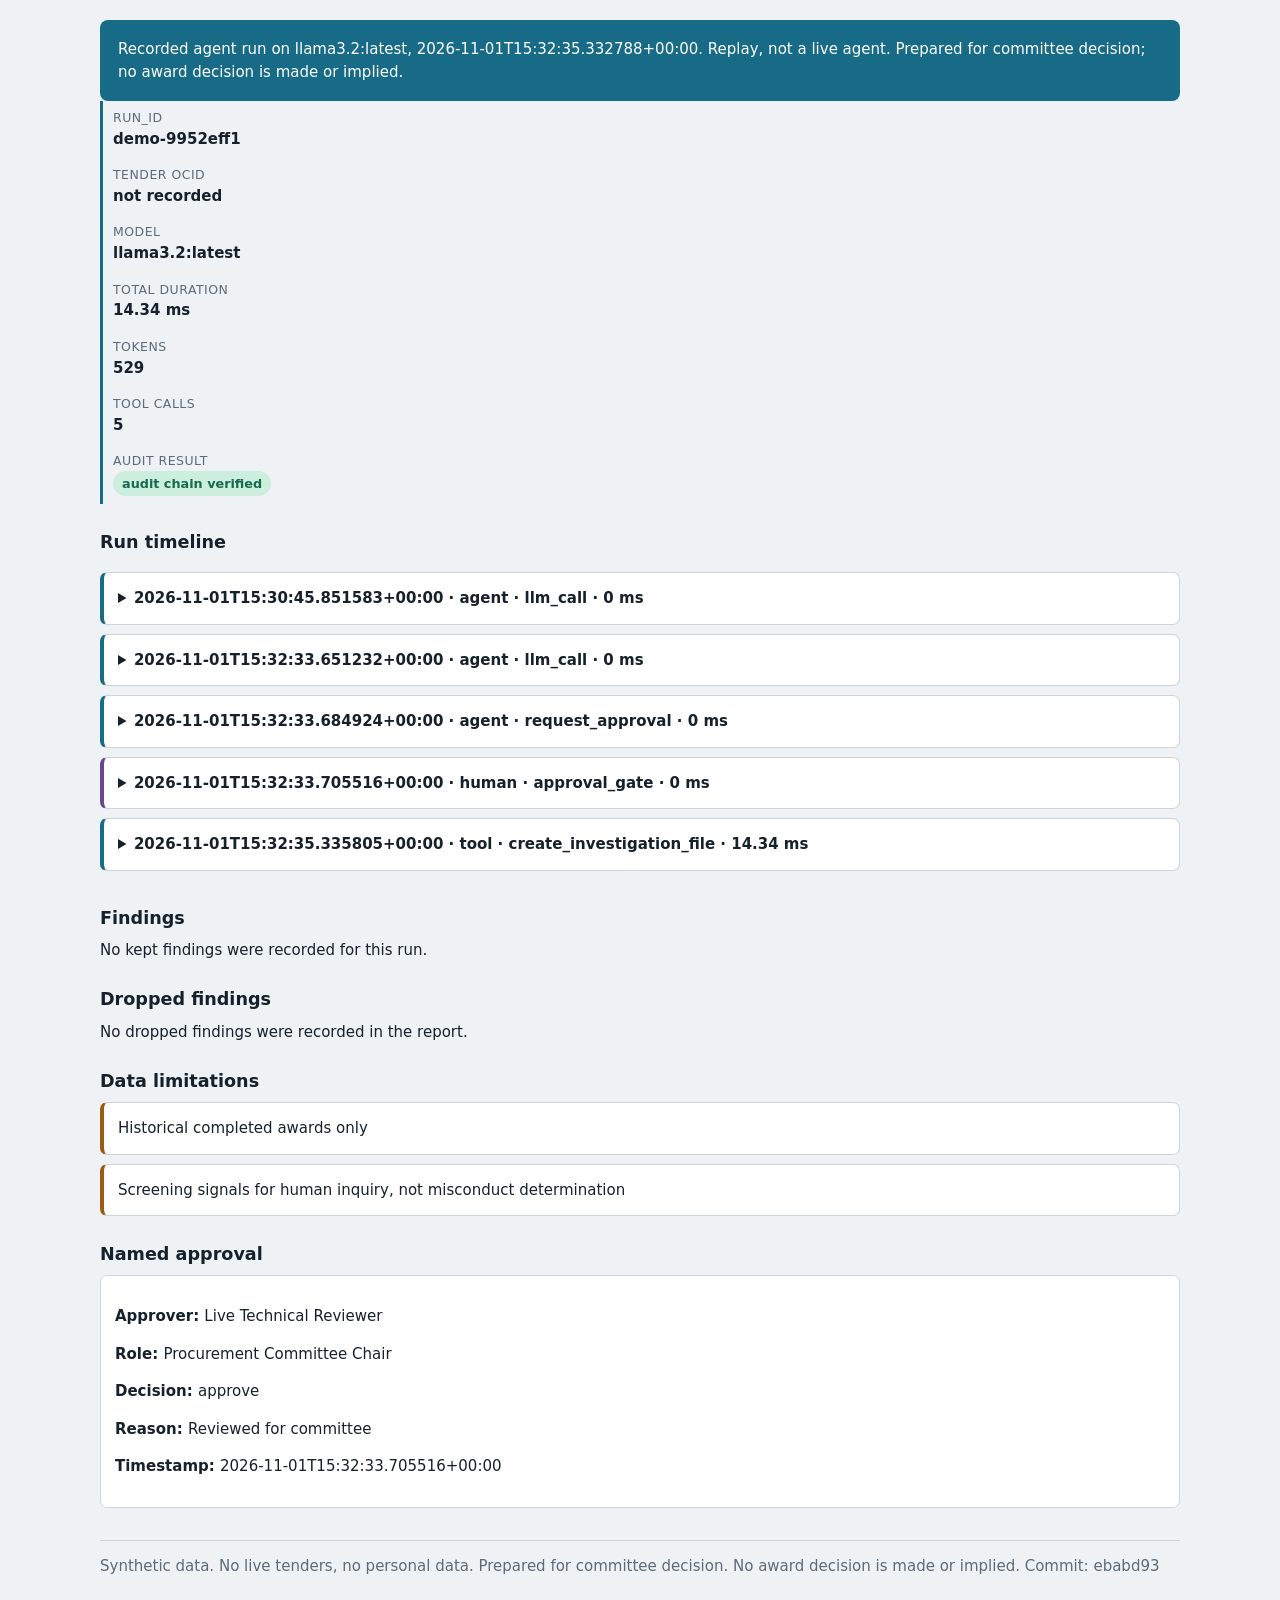
==== commit e6897772: "demo(run): record real outlier review" ====
--- a/docs/site/index.html
+++ b/docs/site/index.html
@@ -7,7 +7,7 @@
 *{box-sizing:border-box}body{margin:0;background:var(--bg);color:var(--ink);font:15px/1.5 system-ui,sans-serif}main{max-width:1120px;margin:auto;padding:20px}header{background:var(--accent);color:#fff;padding:18px;border-radius:8px}h1,h2{line-height:1.2}h1{font-size:1.35rem;margin:0 0 8px}h2{font-size:1.1rem;margin:28px 0 10px}.panel,.event,.finding{background:var(--panel);border:1px solid var(--line);border-radius:7px;padding:14px;margin:9px 0}.summary{display:grid;grid-template-columns:repeat(auto-fit,minmax(170px,1fr));gap:9px}.metric{border-left:3px solid var(--accent);padding:8px 10px}.label{color:var(--muted);font-size:.78rem;text-transform:uppercase;letter-spacing:.04em}.value{font-weight:650;overflow-wrap:anywhere}.badge{display:inline-block;border-radius:999px;padding:3px 9px;font-size:.8rem;font-weight:700}.verified{background:#cceedd;color:var(--good)}.failed{background:#f5d4d4;color:#9a2525}.event{border-left:4px solid var(--accent)}.event.human{border-left-color:var(--human)}.event.recovery{border-left-color:var(--warn)}summary{cursor:pointer;font-weight:650}.meta{color:var(--muted);font-size:.88rem}.wide{overflow-x:auto}.wide pre{white-space:pre-wrap;overflow-wrap:anywhere;margin:10px 0}.chips{display:flex;flex-wrap:wrap;gap:6px}.chip{border:1px solid var(--line);border-radius:999px;padding:3px 8px;font-size:.8rem}.finding{border-left:4px solid var(--accent)}.drop,.limit{border-left:4px solid var(--warn)}footer{color:var(--muted);margin:32px 0 8px;border-top:1px solid var(--line);padding-top:14px}@media(max-width:520px){main{padding:10px}header{border-radius:0;margin:-10px}.summary{display:block}.metric{margin:7px 0}}
 </style></head><body><main><header id="banner"></header><section id="summary"></section><section><h2>Run timeline</h2><div id="timeline" class="wide"></div></section><section><h2>Findings</h2><div id="findings"></div></section><section><h2>Dropped findings</h2><div id="dropped"></div></section><section><h2>Data limitations</h2><div id="limitations"></div></section><section><h2>Named approval</h2><div id="approval"></div></section><footer id="footer"></footer></main>
 <script>
-const data={"run_id":"mcp-test-run","report":{"run_id":"mcp-test-run","approver_name":"Dr. Beatrice Omwamba","approver_role":"Chief Oversight Examiner","generated_at_utc":"2026-10-15T10:06:24.508722+00:00","findings":[{"flag_id":"FLAG-5818FB33","run_id":"mcp-test-run","ocid":"ocds-synth-kenya-000100","type":"pricing_outlier","severity":"high","statement":"Unit contract price is 100x above median peer benchmark","rationale":"Contract value KES 25M deviates substantially from CPV 30213100-6 norm","uncertainty":"Technical specs may include non-standard enterprise servers","follow_up":"Procurement committee should verify component breakdown invoice","sources":[{"ocid":"ocds-synth-kenya-000100","award_id":"AWD-000100","field_path":"awards[0].value.amount","source_url":"data/fixtures/releases.json"}]}],"data_limitations":["Historical completed awards only","Screening signals for human inquiry, not misconduct determination"],"audit_calls":[{"seq":0,"ts_utc":"2026-10-14T21:16:24.764155+00:00","run_id":"mcp-test-run","actor":"tool","tool":"flag_finding","inputs":{"args":[],"kwargs":{"run_id":"mcp-test-run","ocid":"ocds-synth-kenya-000100","type":"pricing_outlier","severity":"high","statement":"Unit contract price is 100x above median peer benchmark","rationale":"Contract value KES 25M deviates substantially from CPV 30213100-6 norm","uncertainty":"Technical specs may include non-standard enterprise servers","follow_up":"Procurement committee should verify component breakdown invoice","sources":[{"ocid":"ocds-synth-kenya-000100","award_id":"AWD-000100","field_path":"awards[0].value.amount","source_url":"data/fixtures/releases.json"}]}},"outputs":{"flag_id":"FLAG-4710D367","run_id":"mcp-test-run","ocid":"ocds-synth-kenya-000100","status":"draft"},"duration_ms":0.07,"tokens":null,"prev_hash":"0000000000000000000000000000000000000000000000000000000000000000","hash":"97b29fc050e18729949620b6366da8b89576f4bdf2b5b3860b8b59d04bde11bd"},{"seq":1,"ts_utc":"2026-10-14T21:16:24.789231+00:00","run_id":"mcp-test-run","actor":"tool","tool":"create_investigation_file","inputs":{"args":[],"kwargs":{"run_id":"mcp-test-run","approver_name":"Dr. Beatrice Omwamba","approver_role":"Chief Oversight Examiner"}},"outputs":{"run_id":"mcp-test-run","markdown_path":"reports\\examples\\mcp-test-run\\investigation_report.md","json_path":"reports\\examples\\mcp-test-run\\investigation_report.json","approver_name":"Dr. Beatrice Omwamba","approver_role":"Chief Oversight Examiner","status":"finalized","findings_count":1},"duration_ms":11.37,"tokens":null,"prev_hash":"97b29fc050e18729949620b6366da8b89576f4bdf2b5b3860b8b59d04bde11bd","hash":"b1f7aa36f8f2253d68590719ef01d0176faa4ee24c963851b05b9b1853ffebd3"},{"seq":2,"ts_utc":"2026-10-14T21:30:43.518232+00:00","run_id":"mcp-test-run","actor":"tool","tool":"flag_finding","inputs":{"args":[],"kwargs":{"run_id":"mcp-test-run","ocid":"ocds-synth-kenya-000100","type":"pricing_outlier","severity":"high","statement":"Unit contract price is 100x above median peer benchmark","rationale":"Contract value KES 25M deviates substantially from CPV 30213100-6 norm","uncertainty":"Technical specs may include non-standard enterprise servers","follow_up":"Procurement committee should verify component breakdown invoice","sources":[{"ocid":"ocds-synth-kenya-000100","award_id":"AWD-000100","field_path":"awards[0].value.amount","source_url":"data/fixtures/releases.json"}]}},"outputs":{"flag_id":"FLAG-FD0B4FAD","run_id":"mcp-test-run","ocid":"ocds-synth-kenya-000100","status":"draft"},"duration_ms":0.05,"tokens":null,"prev_hash":"b1f7aa36f8f2253d68590719ef01d0176faa4ee24c963851b05b9b1853ffebd3","hash":"28aa323acece01c9e9415a19c5f9d73f4939be64220310fc0fecee18088e507b"},{"seq":3,"ts_utc":"2026-10-14T21:30:43.535681+00:00","run_id":"mcp-test-run","actor":"tool","tool":"create_investigation_file","inputs":{"args":[],"kwargs":{"run_id":"mcp-test-run","approver_name":"Dr. Beatrice Omwamba","approver_role":"Chief Oversight Examiner"}},"outputs":{"run_id":"mcp-test-run","markdown_path":"reports\\examples\\mcp-test-run\\investigation_report.md","json_path":"reports\\examples\\mcp-test-run\\investigation_report.json","approver_name":"Dr. Beatrice Omwamba","approver_role":"Chief Oversight Examiner","status":"finalized","findings_count":1},"duration_ms":10.61,"tokens":null,"prev_hash":"28aa323acece01c9e9415a19c5f9d73f4939be64220310fc0fecee18088e507b","hash":"c08f9c03db0fc884b305900e4502464dd27e6808db2d1342bc5a2cca45d67a8e"},{"seq":4,"ts_utc":"2026-10-14T22:09:47.470086+00:00","run_id":"mcp-test-run","actor":"tool","tool":"flag_finding","inputs":{"args":[],"kwargs":{"run_id":"mcp-test-run","ocid":"ocds-synth-kenya-000100","type":"pricing_outlier","severity":"high","statement":"Unit contract price is 100x above median peer benchmark","rationale":"Contract value KES 25M deviates substantially from CPV 30213100-6 norm","uncertainty":"Technical specs may include non-standard enterprise servers","follow_up":"Procurement committee should verify component breakdown invoice","sources":[{"ocid":"ocds-synth-kenya-000100","award_id":"AWD-000100","field_path":"awards[0].value.amount","source_url":"data/fixtures/releases.json"}]}},"outputs":{"flag_id":"FLAG-AE9922F5","run_id":"mcp-test-run","ocid":"ocds-synth-kenya-000100","status":"draft"},"duration_ms":0.1,"tokens":null,"prev_hash":"c08f9c03db0fc884b305900e4502464dd27e6808db2d1342bc5a2cca45d67a8e","hash":"e64c8eef2b1fa4416a0366615b41756675a6095ffba7bc83bdab4b2900804978"},{"seq":5,"ts_utc":"2026-10-14T22:09:47.490988+00:00","run_id":"mcp-test-run","actor":"tool","tool":"create_investigation_file","inputs":{"args":[],"kwargs":{"run_id":"mcp-test-run","approver_name":"Dr. Beatrice Omwamba","approver_role":"Chief Oversight Examiner"}},"outputs":{"run_id":"mcp-test-run","markdown_path":"reports\\examples\\mcp-test-run\\investigation_report.md","json_path":"reports\\examples\\mcp-test-run\\investigation_report.json","approver_name":"Dr. Beatrice Omwamba","approver_role":"Chief Oversight Examiner","status":"finalized","findings_count":1},"duration_ms":10.83,"tokens":null,"prev_hash":"e64c8eef2b1fa4416a0366615b41756675a6095ffba7bc83bdab4b2900804978","hash":"53075d4b2a6952c03394f2ec126acf7af3311191cf4e855721b3d5e7b318e353"},{"seq":6,"ts_utc":"2026-10-14T22:19:13.189134+00:00","run_id":"mcp-test-run","actor":"tool","tool":"flag_finding","inputs":{"args":[],"kwargs":{"run_id":"mcp-test-run","ocid":"ocds-synth-kenya-000100","type":"pricing_outlier","severity":"high","statement":"Unit contract price is 100x above median peer benchmark","rationale":"Contract value KES 25M deviates substantially from CPV 30213100-6 norm","uncertainty":"Technical specs may include non-standard enterprise servers","follow_up":"Procurement committee should verify component breakdown invoice","sources":[{"ocid":"ocds-synth-kenya-000100","award_id":"AWD-000100","field_path":"awards[0].value.amount","source_url":"data/fixtures/releases.json"}]}},"outputs":{"flag_id":"FLAG-043EA0F7","run_id":"mcp-test-run","ocid":"ocds-synth-kenya-000100","status":"draft"},"duration_ms":0.15,"tokens":null,"prev_hash":"53075d4b2a6952c03394f2ec126acf7af3311191cf4e855721b3d5e7b318e353","hash":"6591c350c888c97c6ee1a1bb9ae4e35a1c978bc5b448d05b40ca85fcaef74244"},{"seq":7,"ts_utc":"2026-10-14T22:19:13.240599+00:00","run_id":"mcp-test-run","actor":"tool","tool":"create_investigation_file","inputs":{"args":[],"kwargs":{"run_id":"mcp-test-run","approver_name":"Dr. Beatrice Omwamba","approver_role":"Chief Oversight Examiner"}},"outputs":{"run_id":"mcp-test-run","markdown_path":"reports\\examples\\mcp-test-run\\investigation_report.md","json_path":"reports\\examples\\mcp-test-run\\investigation_report.json","approver_name":"Dr. Beatrice Omwamba","approver_role":"Chief Oversight Examiner","status":"finalized","findings_count":1},"duration_ms":27.21,"tokens":null,"prev_hash":"6591c350c888c97c6ee1a1bb9ae4e35a1c978bc5b448d05b40ca85fcaef74244","hash":"3c03e3b2c371a19422e34eb63da1903966e4978e2b21a4937df71b5172593d66"},{"seq":8,"ts_utc":"2026-10-15T07:42:52.393335+00:00","run_id":"mcp-test-run","actor":"tool","tool":"flag_finding","inputs":{"args":[],"kwargs":{"run_id":"mcp-test-run","ocid":"ocds-synth-kenya-000100","type":"pricing_outlier","severity":"high","statement":"Unit contract price is 100x above median peer benchmark","rationale":"Contract value KES 25M deviates substantially from CPV 30213100-6 norm","uncertainty":"Technical specs may include non-standard enterprise servers","follow_up":"Procurement committee should verify component breakdown invoice","sources":[{"ocid":"ocds-synth-kenya-000100","award_id":"AWD-000100","field_path":"awards[0].value.amount","source_url":"data/fixtures/releases.json"}]}},"outputs":{"flag_id":"FLAG-43A8F6A3","run_id":"mcp-test-run","ocid":"ocds-synth-kenya-000100","status":"draft"},"duration_ms":0.11,"tokens":null,"prev_hash":"3c03e3b2c371a19422e34eb63da1903966e4978e2b21a4937df71b5172593d66","hash":"ec9f41a948330cf54c19771d3e6c4c3051200e6f7ecc46ae3acb215916d8295c"},{"seq":9,"ts_utc":"2026-10-15T07:42:52.438010+00:00","run_id":"mcp-test-run","actor":"tool","tool":"create_investigation_file","inputs":{"args":[],"kwargs":{"run_id":"mcp-test-run","approver_name":"Dr. Beatrice Omwamba","approver_role":"Chief Oversight Examiner"}},"outputs":{"run_id":"mcp-test-run","markdown_path":"reports\\examples\\mcp-test-run\\investigation_report.md","json_path":"reports\\examples\\mcp-test-run\\investigation_report.json","approver_name":"Dr. Beatrice Omwamba","approver_role":"Chief Oversight Examiner","status":"finalized","findings_count":1},"duration_ms":26.3,"tokens":null,"prev_hash":"ec9f41a948330cf54c19771d3e6c4c3051200e6f7ecc46ae3acb215916d8295c","hash":"06c846b049421d6aa4d8a22ae45c6fd7015afb2f86c7826fce2173f51cd5184a"},{"seq":10,"ts_utc":"2026-10-15T08:13:43.053652+00:00","run_id":"mcp-test-run","actor":"tool","tool":"flag_finding","inputs":{"args":[],"kwargs":{"run_id":"mcp-test-run","ocid":"ocds-synth-kenya-000100","type":"pricing_outlier","severity":"high","statement":"Unit contract price is 100x above median peer benchmark","rationale":"Contract value KES 25M deviates substantially from CPV 30213100-6 norm","uncertainty":"Technical specs may include non-standard enterprise servers","follow_up":"Procurement committee should verify component breakdown invoice","sources":[{"ocid":"ocds-synth-kenya-000100","award_id":"AWD-000100","field_path":"awards[0].value.amount","source_url":"data/fixtures/releases.json"}]}},"outputs":{"flag_id":"FLAG-BB038A7C","run_id":"mcp-test-run","ocid":"ocds-synth-kenya-000100","status":"draft"},"duration_ms":0.22,"tokens":null,"prev_hash":"06c846b049421d6aa4d8a22ae45c6fd7015afb2f86c7826fce2173f51cd5184a","hash":"ffaf683149b1f9c89d73194cf97d794551bb964c94f407fc2be2a5e59426f337"},{"seq":11,"ts_utc":"2026-10-15T08:13:43.133547+00:00","run_id":"mcp-test-run","actor":"tool","tool":"create_investigation_file","inputs":{"args":[],"kwargs":{"run_id":"mcp-test-run","approver_name":"Dr. Beatrice Omwamba","approver_role":"Chief Oversight Examiner"}},"outputs":{"run_id":"mcp-test-run","markdown_path":"reports\\examples\\mcp-test-run\\investigation_report.md","json_path":"reports\\examples\\mcp-test-run\\investigation_report.json","approver_name":"Dr. Beatrice Omwamba","approver_role":"Chief Oversight Examiner","status":"finalized","findings_count":1},"duration_ms":45.01,"tokens":null,"prev_hash":"ffaf683149b1f9c89d73194cf97d794551bb964c94f407fc2be2a5e59426f337","hash":"6d8469cd2d5419754b9449a36e7c934ef21041b6917dc70a8e44f5ba368c6244"},{"seq":12,"ts_utc":"2026-10-15T08:25:38.564260+00:00","run_id":"mcp-test-run","actor":"tool","tool":"flag_finding","inputs":{"args":[],"kwargs":{"run_id":"mcp-test-run","ocid":"ocds-synth-kenya-000100","type":"pricing_outlier","severity":"high","statement":"Unit contract price is 100x above median peer benchmark","rationale":"Contract value KES 25M deviates substantially from CPV 30213100-6 norm","uncertainty":"Technical specs may include non-standard enterprise servers","follow_up":"Procurement committee should verify component breakdown invoice","sources":[{"ocid":"ocds-synth-kenya-000100","award_id":"AWD-000100","field_path":"awards[0].value.amount","source_url":"data/fixtures/releases.json"}]}},"outputs":{"flag_id":"FLAG-61859FF7","run_id":"mcp-test-run","ocid":"ocds-synth-kenya-000100","status":"draft"},"duration_ms":0.21,"tokens":null,"prev_hash":"6d8469cd2d5419754b9449a36e7c934ef21041b6917dc70a8e44f5ba368c6244","hash":"a8b70df4dbeb269fb1e10a0a022b15e32eb86bc816823ad3a5d8b9109a7c0d98"},{"seq":13,"ts_utc":"2026-10-15T08:25:38.611916+00:00","run_id":"mcp-test-run","actor":"tool","tool":"create_investigation_file","inputs":{"args":[],"kwargs":{"run_id":"mcp-test-run","approver_name":"Dr. Beatrice Omwamba","approver_role":"Chief Oversight Examiner"}},"outputs":{"run_id":"mcp-test-run","markdown_path":"reports\\examples\\mcp-test-run\\investigation_report.md","json_path":"reports\\examples\\mcp-test-run\\investigation_report.json","approver_name":"Dr. Beatrice Omwamba","approver_role":"Chief Oversight Examiner","status":"finalized","findings_count":1},"duration_ms":28.51,"tokens":null,"prev_hash":"a8b70df4dbeb269fb1e10a0a022b15e32eb86bc816823ad3a5d8b9109a7c0d98","hash":"f5a98844a12d854c1a1b2c266159fe52f4ed3ddccdcd27ea41dfdf9c64e0627e"},{"seq":14,"ts_utc":"2026-10-15T09:28:00.948002+00:00","run_id":"mcp-test-run","actor":"tool","tool":"flag_finding","inputs":{"args":[],"kwargs":{"run_id":"mcp-test-run","ocid":"ocds-synth-kenya-000100","type":"pricing_outlier","severity":"high","statement":"Unit contract price is 100x above median peer benchmark","rationale":"Contract value KES 25M deviates substantially from CPV 30213100-6 norm","uncertainty":"Technical specs may include non-standard enterprise servers","follow_up":"Procurement committee should verify component breakdown invoice","sources":[{"ocid":"ocds-synth-kenya-000100","award_id":"AWD-000100","field_path":"awards[0].value.amount","source_url":"data/fixtures/releases.json"}]}},"outputs":{"flag_id":"FLAG-4839296B","run_id":"mcp-test-run","ocid":"ocds-synth-kenya-000100","status":"draft"},"duration_ms":0.47,"tokens":null,"prev_hash":"f5a98844a12d854c1a1b2c266159fe52f4ed3ddccdcd27ea41dfdf9c64e0627e","hash":"001357202d986fa9e1d1dbd238d3d4cdc1f29241bc83e9a8a5972e4795e7d881"},{"seq":15,"ts_utc":"2026-10-15T09:28:01.030728+00:00","run_id":"mcp-test-run","actor":"tool","tool":"create_investigation_file","inputs":{"args":[],"kwargs":{"run_id":"mcp-test-run","approver_name":"Dr. Beatrice Omwamba","approver_role":"Chief Oversight Examiner"}},"outputs":{"run_id":"mcp-test-run","markdown_path":"reports\\examples\\mcp-test-run\\investigation_report.md","json_path":"reports\\examples\\mcp-test-run\\investigation_report.json","approver_name":"Dr. Beatrice Omwamba","approver_role":"Chief Oversight Examiner","status":"finalized","findings_count":1},"duration_ms":39.72,"tokens":null,"prev_hash":"001357202d986fa9e1d1dbd238d3d4cdc1f29241bc83e9a8a5972e4795e7d881","hash":"07547d61efe2f73a228f9d4dd5c3eb5f6b3591497b81adee4d2f838397041531"},{"seq":16,"ts_utc":"2026-10-15T10:06:24.459156+00:00","run_id":"mcp-test-run","actor":"tool","tool":"flag_finding","inputs":{"args":[],"kwargs":{"run_id":"mcp-test-run","ocid":"ocds-synth-kenya-000100","type":"pricing_outlier","severity":"high","statement":"Unit contract price is 100x above median peer benchmark","rationale":"Contract value KES 25M deviates substantially from CPV 30213100-6 norm","uncertainty":"Technical specs may include non-standard enterprise servers","follow_up":"Procurement committee should verify component breakdown invoice","sources":[{"ocid":"ocds-synth-kenya-000100","award_id":"AWD-000100","field_path":"awards[0].value.amount","source_url":"data/fixtures/releases.json"}]}},"outputs":{"flag_id":"FLAG-5818FB33","run_id":"mcp-test-run","ocid":"ocds-synth-kenya-000100","status":"draft"},"duration_ms":0.2,"tokens":null,"prev_hash":"07547d61efe2f73a228f9d4dd5c3eb5f6b3591497b81adee4d2f838397041531","hash":"639324e48df4a206794ee669bf2b1c03162ba29d317293cf2437fad677d4822f"}],"footer":"Prepared for committee decision. No award decision is made or implied."},"events":[{"seq":0,"ts_utc":"2026-10-14T21:16:24.764155+00:00","run_id":"mcp-test-run","actor":"tool","tool":"flag_finding","inputs":{"args":[],"kwargs":{"run_id":"mcp-test-run","ocid":"ocds-synth-kenya-000100","type":"pricing_outlier","severity":"high","statement":"Unit contract price is 100x above median peer benchmark","rationale":"Contract value KES 25M deviates substantially from CPV 30213100-6 norm","uncertainty":"Technical specs may include non-standard enterprise servers","follow_up":"Procurement committee should verify component breakdown invoice","sources":[{"ocid":"ocds-synth-kenya-000100","award_id":"AWD-000100","field_path":"awards[0].value.amount","source_url":"data/fixtures/releases.json"}]}},"outputs":{"flag_id":"FLAG-4710D367","run_id":"mcp-test-run","ocid":"ocds-synth-kenya-000100","status":"draft"},"duration_ms":0.07,"tokens":null,"prev_hash":"0000000000000000000000000000000000000000000000000000000000000000","hash":"97b29fc050e18729949620b6366da8b89576f4bdf2b5b3860b8b59d04bde11bd"},{"seq":1,"ts_utc":"2026-10-14T21:16:24.789231+00:00","run_id":"mcp-test-run","actor":"tool","tool":"create_investigation_file","inputs":{"args":[],"kwargs":{"run_id":"mcp-test-run","approver_name":"Dr. Beatrice Omwamba","approver_role":"Chief Oversight Examiner"}},"outputs":{"run_id":"mcp-test-run","markdown_path":"reports\\examples\\mcp-test-run\\investigation_report.md","json_path":"reports\\examples\\mcp-test-run\\investigation_report.json","approver_name":"Dr. Beatrice Omwamba","approver_role":"Chief Oversight Examiner","status":"finalized","findings_count":1},"duration_ms":11.37,"tokens":null,"prev_hash":"97b29fc050e18729949620b6366da8b89576f4bdf2b5b3860b8b59d04bde11bd","hash":"b1f7aa36f8f2253d68590719ef01d0176faa4ee24c963851b05b9b1853ffebd3"},{"seq":2,"ts_utc":"2026-10-14T21:30:43.518232+00:00","run_id":"mcp-test-run","actor":"tool","tool":"flag_finding","inputs":{"args":[],"kwargs":{"run_id":"mcp-test-run","ocid":"ocds-synth-kenya-000100","type":"pricing_outlier","severity":"high","statement":"Unit contract price is 100x above median peer benchmark","rationale":"Contract value KES 25M deviates substantially from CPV 30213100-6 norm","uncertainty":"Technical specs may include non-standard enterprise servers","follow_up":"Procurement committee should verify component breakdown invoice","sources":[{"ocid":"ocds-synth-kenya-000100","award_id":"AWD-000100","field_path":"awards[0].value.amount","source_url":"data/fixtures/releases.json"}]}},"outputs":{"flag_id":"FLAG-FD0B4FAD","run_id":"mcp-test-run","ocid":"ocds-synth-kenya-000100","status":"draft"},"duration_ms":0.05,"tokens":null,"prev_hash":"b1f7aa36f8f2253d68590719ef01d0176faa4ee24c963851b05b9b1853ffebd3","hash":"28aa323acece01c9e9415a19c5f9d73f4939be64220310fc0fecee18088e507b"},{"seq":3,"ts_utc":"2026-10-14T21:30:43.535681+00:00","run_id":"mcp-test-run","actor":"tool","tool":"create_investigation_file","inputs":{"args":[],"kwargs":{"run_id":"mcp-test-run","approver_name":"Dr. Beatrice Omwamba","approver_role":"Chief Oversight Examiner"}},"outputs":{"run_id":"mcp-test-run","markdown_path":"reports\\examples\\mcp-test-run\\investigation_report.md","json_path":"reports\\examples\\mcp-test-run\\investigation_report.json","approver_name":"Dr. Beatrice Omwamba","approver_role":"Chief Oversight Examiner","status":"finalized","findings_count":1},"duration_ms":10.61,"tokens":null,"prev_hash":"28aa323acece01c9e9415a19c5f9d73f4939be64220310fc0fecee18088e507b","hash":"c08f9c03db0fc884b305900e4502464dd27e6808db2d1342bc5a2cca45d67a8e"},{"seq":4,"ts_utc":"2026-10-14T22:09:47.470086+00:00","run_id":"mcp-test-run","actor":"tool","tool":"flag_finding","inputs":{"args":[],"kwargs":{"run_id":"mcp-test-run","ocid":"ocds-synth-kenya-000100","type":"pricing_outlier","severity":"high","statement":"Unit contract price is 100x above median peer benchmark","rationale":"Contract value KES 25M deviates substantially from CPV 30213100-6 norm","uncertainty":"Technical specs may include non-standard enterprise servers","follow_up":"Procurement committee should verify component breakdown invoice","sources":[{"ocid":"ocds-synth-kenya-000100","award_id":"AWD-000100","field_path":"awards[0].value.amount","source_url":"data/fixtures/releases.json"}]}},"outputs":{"flag_id":"FLAG-AE9922F5","run_id":"mcp-test-run","ocid":"ocds-synth-kenya-000100","status":"draft"},"duration_ms":0.1,"tokens":null,"prev_hash":"c08f9c03db0fc884b305900e4502464dd27e6808db2d1342bc5a2cca45d67a8e","hash":"e64c8eef2b1fa4416a0366615b41756675a6095ffba7bc83bdab4b2900804978"},{"seq":5,"ts_utc":"2026-10-14T22:09:47.490988+00:00","run_id":"mcp-test-run","actor":"tool","tool":"create_investigation_file","inputs":{"args":[],"kwargs":{"run_id":"mcp-test-run","approver_name":"Dr. Beatrice Omwamba","approver_role":"Chief Oversight Examiner"}},"outputs":{"run_id":"mcp-test-run","markdown_path":"reports\\examples\\mcp-test-run\\investigation_report.md","json_path":"reports\\examples\\mcp-test-run\\investigation_report.json","approver_name":"Dr. Beatrice Omwamba","approver_role":"Chief Oversight Examiner","status":"finalized","findings_count":1},"duration_ms":10.83,"tokens":null,"prev_hash":"e64c8eef2b1fa4416a0366615b41756675a6095ffba7bc83bdab4b2900804978","hash":"53075d4b2a6952c03394f2ec126acf7af3311191cf4e855721b3d5e7b318e353"},{"seq":6,"ts_utc":"2026-10-14T22:19:13.189134+00:00","run_id":"mcp-test-run","actor":"tool","tool":"flag_finding","inputs":{"args":[],"kwargs":{"run_id":"mcp-test-run","ocid":"ocds-synth-kenya-000100","type":"pricing_outlier","severity":"high","statement":"Unit contract price is 100x above median peer benchmark","rationale":"Contract value KES 25M deviates substantially from CPV 30213100-6 norm","uncertainty":"Technical specs may include non-standard enterprise servers","follow_up":"Procurement committee should verify component breakdown invoice","sources":[{"ocid":"ocds-synth-kenya-000100","award_id":"AWD-000100","field_path":"awards[0].value.amount","source_url":"data/fixtures/releases.json"}]}},"outputs":{"flag_id":"FLAG-043EA0F7","run_id":"mcp-test-run","ocid":"ocds-synth-kenya-000100","status":"draft"},"duration_ms":0.15,"tokens":null,"prev_hash":"53075d4b2a6952c03394f2ec126acf7af3311191cf4e855721b3d5e7b318e353","hash":"6591c350c888c97c6ee1a1bb9ae4e35a1c978bc5b448d05b40ca85fcaef74244"},{"seq":7,"ts_utc":"2026-10-14T22:19:13.240599+00:00","run_id":"mcp-test-run","actor":"tool","tool":"create_investigation_file","inputs":{"args":[],"kwargs":{"run_id":"mcp-test-run","approver_name":"Dr. Beatrice Omwamba","approver_role":"Chief Oversight Examiner"}},"outputs":{"run_id":"mcp-test-run","markdown_path":"reports\\examples\\mcp-test-run\\investigation_report.md","json_path":"reports\\examples\\mcp-test-run\\investigation_report.json","approver_name":"Dr. Beatrice Omwamba","approver_role":"Chief Oversight Examiner","status":"finalized","findings_count":1},"duration_ms":27.21,"tokens":null,"prev_hash":"6591c350c888c97c6ee1a1bb9ae4e35a1c978bc5b448d05b40ca85fcaef74244","hash":"3c03e3b2c371a19422e34eb63da1903966e4978e2b21a4937df71b5172593d66"},{"seq":8,"ts_utc":"2026-10-15T07:42:52.393335+00:00","run_id":"mcp-test-run","actor":"tool","tool":"flag_finding","inputs":{"args":[],"kwargs":{"run_id":"mcp-test-run","ocid":"ocds-synth-kenya-000100","type":"pricing_outlier","severity":"high","statement":"Unit contract price is 100x above median peer benchmark","rationale":"Contract value KES 25M deviates substantially from CPV 30213100-6 norm","uncertainty":"Technical specs may include non-standard enterprise servers","follow_up":"Procurement committee should verify component breakdown invoice","sources":[{"ocid":"ocds-synth-kenya-000100","award_id":"AWD-000100","field_path":"awards[0].value.amount","source_url":"data/fixtures/releases.json"}]}},"outputs":{"flag_id":"FLAG-43A8F6A3","run_id":"mcp-test-run","ocid":"ocds-synth-kenya-000100","status":"draft"},"duration_ms":0.11,"tokens":null,"prev_hash":"3c03e3b2c371a19422e34eb63da1903966e4978e2b21a4937df71b5172593d66","hash":"ec9f41a948330cf54c19771d3e6c4c3051200e6f7ecc46ae3acb215916d8295c"},{"seq":9,"ts_utc":"2026-10-15T07:42:52.438010+00:00","run_id":"mcp-test-run","actor":"tool","tool":"create_investigation_file","inputs":{"args":[],"kwargs":{"run_id":"mcp-test-run","approver_name":"Dr. Beatrice Omwamba","approver_role":"Chief Oversight Examiner"}},"outputs":{"run_id":"mcp-test-run","markdown_path":"reports\\examples\\mcp-test-run\\investigation_report.md","json_path":"reports\\examples\\mcp-test-run\\investigation_report.json","approver_name":"Dr. Beatrice Omwamba","approver_role":"Chief Oversight Examiner","status":"finalized","findings_count":1},"duration_ms":26.3,"tokens":null,"prev_hash":"ec9f41a948330cf54c19771d3e6c4c3051200e6f7ecc46ae3acb215916d8295c","hash":"06c846b049421d6aa4d8a22ae45c6fd7015afb2f86c7826fce2173f51cd5184a"},{"seq":10,"ts_utc":"2026-10-15T08:13:43.053652+00:00","run_id":"mcp-test-run","actor":"tool","tool":"flag_finding","inputs":{"args":[],"kwargs":{"run_id":"mcp-test-run","ocid":"ocds-synth-kenya-000100","type":"pricing_outlier","severity":"high","statement":"Unit contract price is 100x above median peer benchmark","rationale":"Contract value KES 25M deviates substantially from CPV 30213100-6 norm","uncertainty":"Technical specs may include non-standard enterprise servers","follow_up":"Procurement committee should verify component breakdown invoice","sources":[{"ocid":"ocds-synth-kenya-000100","award_id":"AWD-000100","field_path":"awards[0].value.amount","source_url":"data/fixtures/releases.json"}]}},"outputs":{"flag_id":"FLAG-BB038A7C","run_id":"mcp-test-run","ocid":"ocds-synth-kenya-000100","status":"draft"},"duration_ms":0.22,"tokens":null,"prev_hash":"06c846b049421d6aa4d8a22ae45c6fd7015afb2f86c7826fce2173f51cd5184a","hash":"ffaf683149b1f9c89d73194cf97d794551bb964c94f407fc2be2a5e59426f337"},{"seq":11,"ts_utc":"2026-10-15T08:13:43.133547+00:00","run_id":"mcp-test-run","actor":"tool","tool":"create_investigation_file","inputs":{"args":[],"kwargs":{"run_id":"mcp-test-run","approver_name":"Dr. Beatrice Omwamba","approver_role":"Chief Oversight Examiner"}},"outputs":{"run_id":"mcp-test-run","markdown_path":"reports\\examples\\mcp-test-run\\investigation_report.md","json_path":"reports\\examples\\mcp-test-run\\investigation_report.json","approver_name":"Dr. Beatrice Omwamba","approver_role":"Chief Oversight Examiner","status":"finalized","findings_count":1},"duration_ms":45.01,"tokens":null,"prev_hash":"ffaf683149b1f9c89d73194cf97d794551bb964c94f407fc2be2a5e59426f337","hash":"6d8469cd2d5419754b9449a36e7c934ef21041b6917dc70a8e44f5ba368c6244"},{"seq":12,"ts_utc":"2026-10-15T08:25:38.564260+00:00","run_id":"mcp-test-run","actor":"tool","tool":"flag_finding","inputs":{"args":[],"kwargs":{"run_id":"mcp-test-run","ocid":"ocds-synth-kenya-000100","type":"pricing_outlier","severity":"high","statement":"Unit contract price is 100x above median peer benchmark","rationale":"Contract value KES 25M deviates substantially from CPV 30213100-6 norm","uncertainty":"Technical specs may include non-standard enterprise servers","follow_up":"Procurement committee should verify component breakdown invoice","sources":[{"ocid":"ocds-synth-kenya-000100","award_id":"AWD-000100","field_path":"awards[0].value.amount","source_url":"data/fixtures/releases.json"}]}},"outputs":{"flag_id":"FLAG-61859FF7","run_id":"mcp-test-run","ocid":"ocds-synth-kenya-000100","status":"draft"},"duration_ms":0.21,"tokens":null,"prev_hash":"6d8469cd2d5419754b9449a36e7c934ef21041b6917dc70a8e44f5ba368c6244","hash":"a8b70df4dbeb269fb1e10a0a022b15e32eb86bc816823ad3a5d8b9109a7c0d98"},{"seq":13,"ts_utc":"2026-10-15T08:25:38.611916+00:00","run_id":"mcp-test-run","actor":"tool","tool":"create_investigation_file","inputs":{"args":[],"kwargs":{"run_id":"mcp-test-run","approver_name":"Dr. Beatrice Omwamba","approver_role":"Chief Oversight Examiner"}},"outputs":{"run_id":"mcp-test-run","markdown_path":"reports\\examples\\mcp-test-run\\investigation_report.md","json_path":"reports\\examples\\mcp-test-run\\investigation_report.json","approver_name":"Dr. Beatrice Omwamba","approver_role":"Chief Oversight Examiner","status":"finalized","findings_count":1},"duration_ms":28.51,"tokens":null,"prev_hash":"a8b70df4dbeb269fb1e10a0a022b15e32eb86bc816823ad3a5d8b9109a7c0d98","hash":"f5a98844a12d854c1a1b2c266159fe52f4ed3ddccdcd27ea41dfdf9c64e0627e"},{"seq":14,"ts_utc":"2026-10-15T09:28:00.948002+00:00","run_id":"mcp-test-run","actor":"tool","tool":"flag_finding","inputs":{"args":[],"kwargs":{"run_id":"mcp-test-run","ocid":"ocds-synth-kenya-000100","type":"pricing_outlier","severity":"high","statement":"Unit contract price is 100x above median peer benchmark","rationale":"Contract value KES 25M deviates substantially from CPV 30213100-6 norm","uncertainty":"Technical specs may include non-standard enterprise servers","follow_up":"Procurement committee should verify component breakdown invoice","sources":[{"ocid":"ocds-synth-kenya-000100","award_id":"AWD-000100","field_path":"awards[0].value.amount","source_url":"data/fixtures/releases.json"}]}},"outputs":{"flag_id":"FLAG-4839296B","run_id":"mcp-test-run","ocid":"ocds-synth-kenya-000100","status":"draft"},"duration_ms":0.47,"tokens":null,"prev_hash":"f5a98844a12d854c1a1b2c266159fe52f4ed3ddccdcd27ea41dfdf9c64e0627e","hash":"001357202d986fa9e1d1dbd238d3d4cdc1f29241bc83e9a8a5972e4795e7d881"},{"seq":15,"ts_utc":"2026-10-15T09:28:01.030728+00:00","run_id":"mcp-test-run","actor":"tool","tool":"create_investigation_file","inputs":{"args":[],"kwargs":{"run_id":"mcp-test-run","approver_name":"Dr. Beatrice Omwamba","approver_role":"Chief Oversight Examiner"}},"outputs":{"run_id":"mcp-test-run","markdown_path":"reports\\examples\\mcp-test-run\\investigation_report.md","json_path":"reports\\examples\\mcp-test-run\\investigation_report.json","approver_name":"Dr. Beatrice Omwamba","approver_role":"Chief Oversight Examiner","status":"finalized","findings_count":1},"duration_ms":39.72,"tokens":null,"prev_hash":"001357202d986fa9e1d1dbd238d3d4cdc1f29241bc83e9a8a5972e4795e7d881","hash":"07547d61efe2f73a228f9d4dd5c3eb5f6b3591497b81adee4d2f838397041531"},{"seq":16,"ts_utc":"2026-10-15T10:06:24.459156+00:00","run_id":"mcp-test-run","actor":"tool","tool":"flag_finding","inputs":{"args":[],"kwargs":{"run_id":"mcp-test-run","ocid":"ocds-synth-kenya-000100","type":"pricing_outlier","severity":"high","statement":"Unit contract price is 100x above median peer benchmark","rationale":"Contract value KES 25M deviates substantially from CPV 30213100-6 norm","uncertainty":"Technical specs may include non-standard enterprise servers","follow_up":"Procurement committee should verify component breakdown invoice","sources":[{"ocid":"ocds-synth-kenya-000100","award_id":"AWD-000100","field_path":"awards[0].value.amount","source_url":"data/fixtures/releases.json"}]}},"outputs":{"flag_id":"FLAG-5818FB33","run_id":"mcp-test-run","ocid":"ocds-synth-kenya-000100","status":"draft"},"duration_ms":0.2,"tokens":null,"prev_hash":"07547d61efe2f73a228f9d4dd5c3eb5f6b3591497b81adee4d2f838397041531","hash":"639324e48df4a206794ee669bf2b1c03162ba29d317293cf2437fad677d4822f"},{"seq":17,"ts_utc":"2026-10-15T10:06:24.521725+00:00","run_id":"mcp-test-run","actor":"tool","tool":"create_investigation_file","inputs":{"args":[],"kwargs":{"run_id":"mcp-test-run","approver_name":"Dr. Beatrice Omwamba","approver_role":"Chief Oversight Examiner"}},"outputs":{"run_id":"mcp-test-run","markdown_path":"reports\\examples\\mcp-test-run\\investigation_report.md","json_path":"reports\\examples\\mcp-test-run\\investigation_report.json","approver_name":"Dr. Beatrice Omwamba","approver_role":"Chief Oversight Examiner","status":"finalized","findings_count":1},"duration_ms":35.72,"tokens":null,"prev_hash":"639324e48df4a206794ee669bf2b1c03162ba29d317293cf2437fad677d4822f","hash":"b217d3a22bebaa26d6df65b2b68a4ffef08e9f88e605b7d39c3dcb739431e3d0"}],"model":"not recorded","banner":"Recorded run of the MCP tools on synthetic data (tool-level test, no LLM), 2026-10-15T10:06:24.508722+00:00. Replay, not a live agent. Prepared for committee decision; no award decision is made or implied.","ocid":"ocds-synth-kenya-000100","total_tokens":0,"total_duration_ms":236.86,"chain":{"verified":true,"message":"SHA-256 chain verified"},"approval":null,"commit":"e90caf5","built_at":"2026-11-01T17:42:09.364939+03:00"};
+const data={"run_id":"demo-9952eff1","report":{"run_id":"demo-9952eff1","approver_name":"Live Technical Reviewer","approver_role":"Procurement Committee Chair","generated_at_utc":"2026-11-01T15:32:35.332788+00:00","findings":[],"data_limitations":["Historical completed awards only","Screening signals for human inquiry, not misconduct determination"],"audit_calls":[{"seq":0,"ts_utc":"2026-11-01T15:30:45.851583+00:00","run_id":"demo-9952eff1","actor":"agent","tool":"llm_call","inputs":{"model":"llama3.2:latest"},"outputs":{"tokens":{"prompt_tokens":257,"completion_tokens":30,"total_tokens":287}},"duration_ms":0.0,"tokens":{"prompt_tokens":257,"completion_tokens":30,"total_tokens":287},"prev_hash":"0000000000000000000000000000000000000000000000000000000000000000","hash":"268dfa62f73cbacd984a954b7ad95a2266513798455c7115b234f6ccf83e4519"},{"seq":1,"ts_utc":"2026-11-01T15:32:33.651232+00:00","run_id":"demo-9952eff1","actor":"agent","tool":"llm_call","inputs":{"model":"llama3.2:latest"},"outputs":{"tokens":{"prompt_tokens":222,"completion_tokens":20,"total_tokens":242}},"duration_ms":0.0,"tokens":{"prompt_tokens":222,"completion_tokens":20,"total_tokens":242},"prev_hash":"268dfa62f73cbacd984a954b7ad95a2266513798455c7115b234f6ccf83e4519","hash":"44d3a119abdbf8b926d7c5e56947566add6a1d908bd43e1dc9d1641ec7783bf6"},{"seq":2,"ts_utc":"2026-11-01T15:32:33.684924+00:00","run_id":"demo-9952eff1","actor":"agent","tool":"request_approval","inputs":{"action":"flag_finding_and_create_investigation_file","summary":"Commit reviewed findings and prepare the committee investigation file."},"outputs":{"status":"pending","action":"flag_finding_and_create_investigation_file"},"duration_ms":0.0,"tokens":null,"prev_hash":"44d3a119abdbf8b926d7c5e56947566add6a1d908bd43e1dc9d1641ec7783bf6","hash":"d1ca2fa77958f4f56363c4ac79853ee01976d36a4b57e87ae55d1f1c439ee85f"},{"seq":3,"ts_utc":"2026-11-01T15:32:33.705516+00:00","run_id":"demo-9952eff1","actor":"human","tool":"approval_gate","inputs":{"action":"flag_finding_and_create_investigation_file","approver_name":"Live Technical Reviewer","approver_role":"Procurement Committee Chair","decision":"approve","reason":"Reviewed for committee"},"outputs":{"run_id":"demo-9952eff1","action":"flag_finding_and_create_investigation_file","approver_name":"Live Technical Reviewer","approver_role":"Procurement Committee Chair","decision":"approve","reason":"Reviewed for committee","ts_utc":""},"duration_ms":0.0,"tokens":null,"prev_hash":"d1ca2fa77958f4f56363c4ac79853ee01976d36a4b57e87ae55d1f1c439ee85f","hash":"f7b4a9d287aa6e3e29ef874c6529e5764287c5d3aa9cff8b6f8166529ab480d3"}],"footer":"Prepared for committee decision. No award decision is made or implied."},"events":[{"seq":0,"ts_utc":"2026-11-01T15:30:45.851583+00:00","run_id":"demo-9952eff1","actor":"agent","tool":"llm_call","inputs":{"model":"llama3.2:latest"},"outputs":{"tokens":{"prompt_tokens":257,"completion_tokens":30,"total_tokens":287}},"duration_ms":0.0,"tokens":{"prompt_tokens":257,"completion_tokens":30,"total_tokens":287},"prev_hash":"0000000000000000000000000000000000000000000000000000000000000000","hash":"268dfa62f73cbacd984a954b7ad95a2266513798455c7115b234f6ccf83e4519"},{"seq":1,"ts_utc":"2026-11-01T15:32:33.651232+00:00","run_id":"demo-9952eff1","actor":"agent","tool":"llm_call","inputs":{"model":"llama3.2:latest"},"outputs":{"tokens":{"prompt_tokens":222,"completion_tokens":20,"total_tokens":242}},"duration_ms":0.0,"tokens":{"prompt_tokens":222,"completion_tokens":20,"total_tokens":242},"prev_hash":"268dfa62f73cbacd984a954b7ad95a2266513798455c7115b234f6ccf83e4519","hash":"44d3a119abdbf8b926d7c5e56947566add6a1d908bd43e1dc9d1641ec7783bf6"},{"seq":2,"ts_utc":"2026-11-01T15:32:33.684924+00:00","run_id":"demo-9952eff1","actor":"agent","tool":"request_approval","inputs":{"action":"flag_finding_and_create_investigation_file","summary":"Commit reviewed findings and prepare the committee investigation file."},"outputs":{"status":"pending","action":"flag_finding_and_create_investigation_file"},"duration_ms":0.0,"tokens":null,"prev_hash":"44d3a119abdbf8b926d7c5e56947566add6a1d908bd43e1dc9d1641ec7783bf6","hash":"d1ca2fa77958f4f56363c4ac79853ee01976d36a4b57e87ae55d1f1c439ee85f"},{"seq":3,"ts_utc":"2026-11-01T15:32:33.705516+00:00","run_id":"demo-9952eff1","actor":"human","tool":"approval_gate","inputs":{"action":"flag_finding_and_create_investigation_file","approver_name":"Live Technical Reviewer","approver_role":"Procurement Committee Chair","decision":"approve","reason":"Reviewed for committee"},"outputs":{"run_id":"demo-9952eff1","action":"flag_finding_and_create_investigation_file","approver_name":"Live Technical Reviewer","approver_role":"Procurement Committee Chair","decision":"approve","reason":"Reviewed for committee","ts_utc":""},"duration_ms":0.0,"tokens":null,"prev_hash":"d1ca2fa77958f4f56363c4ac79853ee01976d36a4b57e87ae55d1f1c439ee85f","hash":"f7b4a9d287aa6e3e29ef874c6529e5764287c5d3aa9cff8b6f8166529ab480d3"},{"seq":4,"ts_utc":"2026-11-01T15:32:35.335805+00:00","run_id":"demo-9952eff1","actor":"tool","tool":"create_investigation_file","inputs":{"args":[],"kwargs":{"run_id":"demo-9952eff1","approver_name":"Live Technical Reviewer","approver_role":"Procurement Committee Chair"}},"outputs":{"run_id":"demo-9952eff1","markdown_path":"reports\\examples\\demo-9952eff1\\investigation_report.md","json_path":"reports\\examples\\demo-9952eff1\\investigation_report.json","approver_name":"Live Technical Reviewer","approver_role":"Procurement Committee Chair","status":"finalized","findings_count":0},"duration_ms":14.34,"tokens":null,"prev_hash":"f7b4a9d287aa6e3e29ef874c6529e5764287c5d3aa9cff8b6f8166529ab480d3","hash":"9789677e26a284680fe38116056cb4cb171efaab99a576c37747b45d9ba924cc"}],"model":"llama3.2:latest","banner":"Recorded agent run on llama3.2:latest, 2026-11-01T15:32:35.332788+00:00. Replay, not a live agent. Prepared for committee decision; no award decision is made or implied.","ocid":"not recorded","total_tokens":529,"total_duration_ms":14.34,"chain":{"verified":true,"message":"SHA-256 chain verified"},"approval":{"action":"flag_finding_and_create_investigation_file","approver_name":"Live Technical Reviewer","approver_role":"Procurement Committee Chair","decision":"approve","reason":"Reviewed for committee","run_id":"demo-9952eff1","ts_utc":"2026-11-01T15:32:33.705516+00:00"},"commit":"ebabd93","built_at":"2026-11-01T18:33:07.974687+03:00"};
 const el=id=>document.getElementById(id);
 const text=value=>{const node=document.createElement('span');node.textContent=value==null?'':String(value);return node};
 const block=(label,value)=>{const div=document.createElement('div');div.className='metric';const l=document.createElement('div');l.className='label';l.textContent=label;const v=document.createElement('div');v.className='value';v.appendChild(text(value));div.append(l,v);return div};
